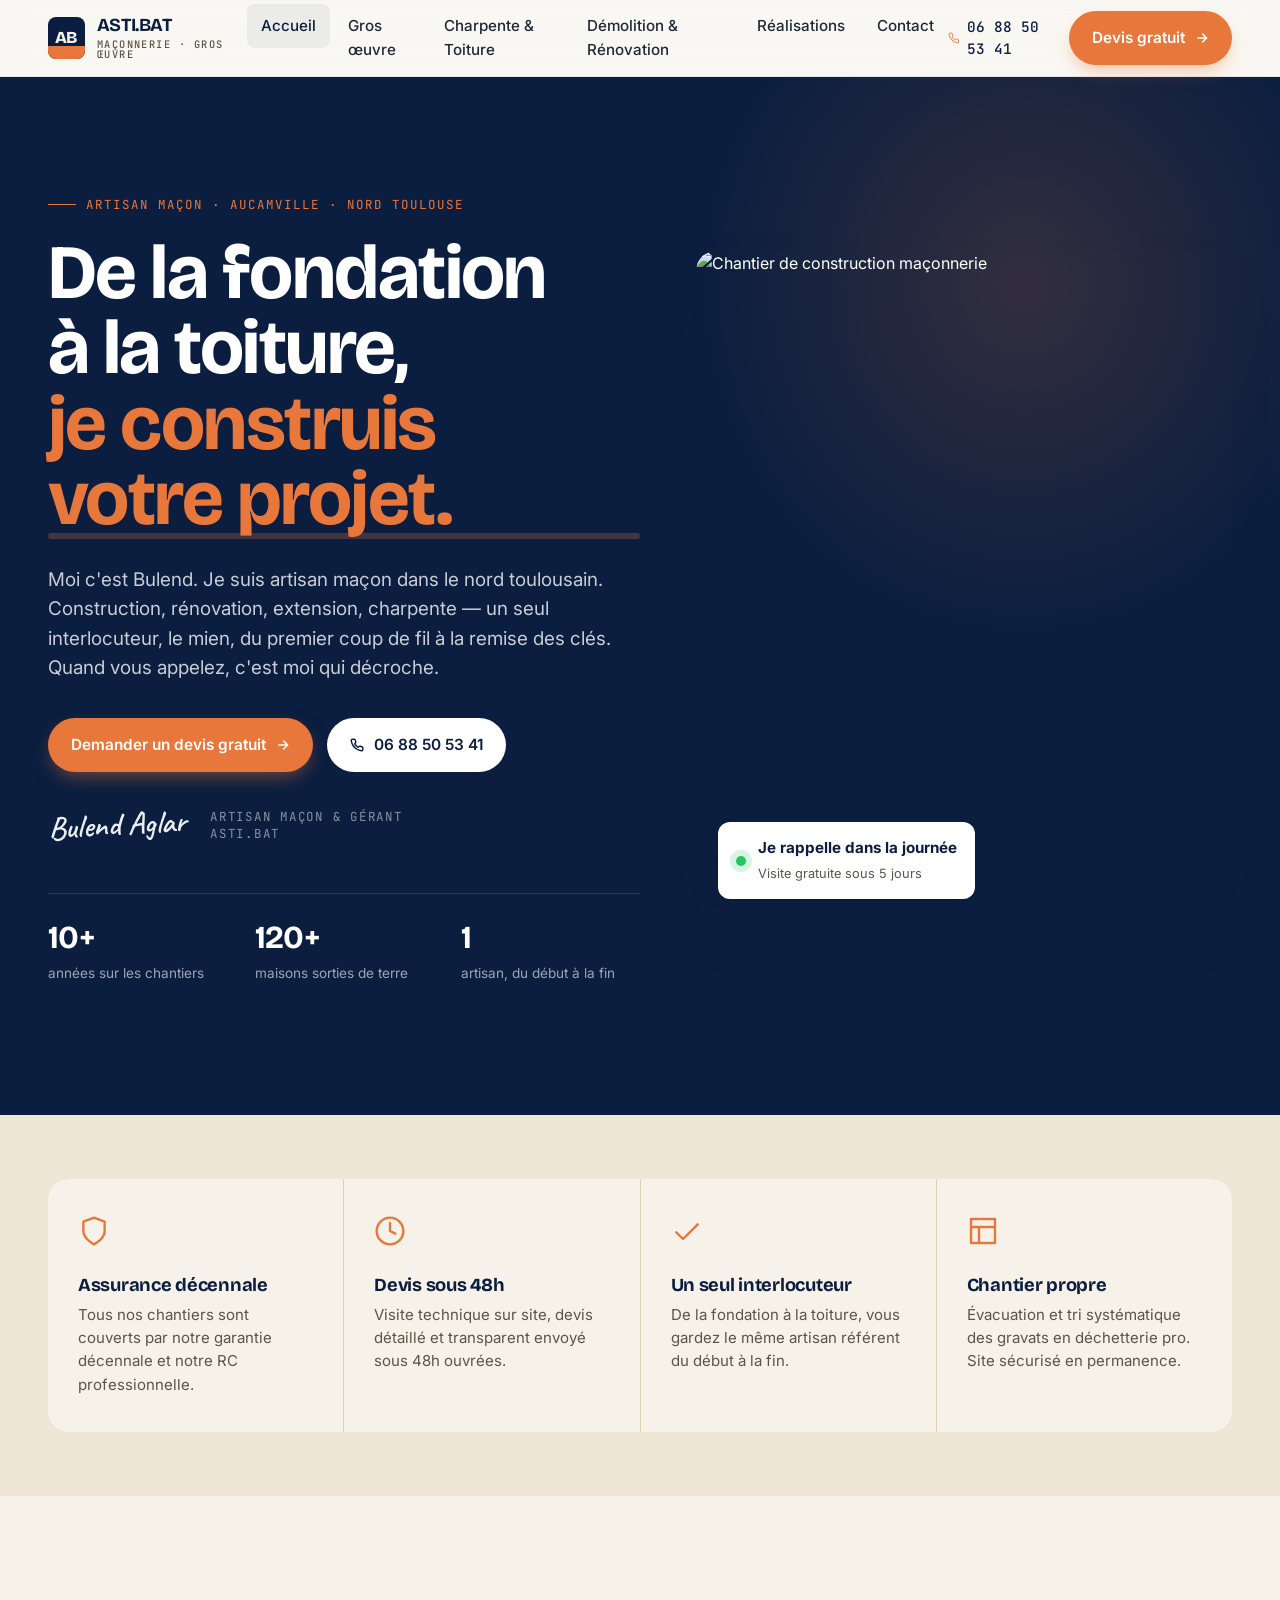
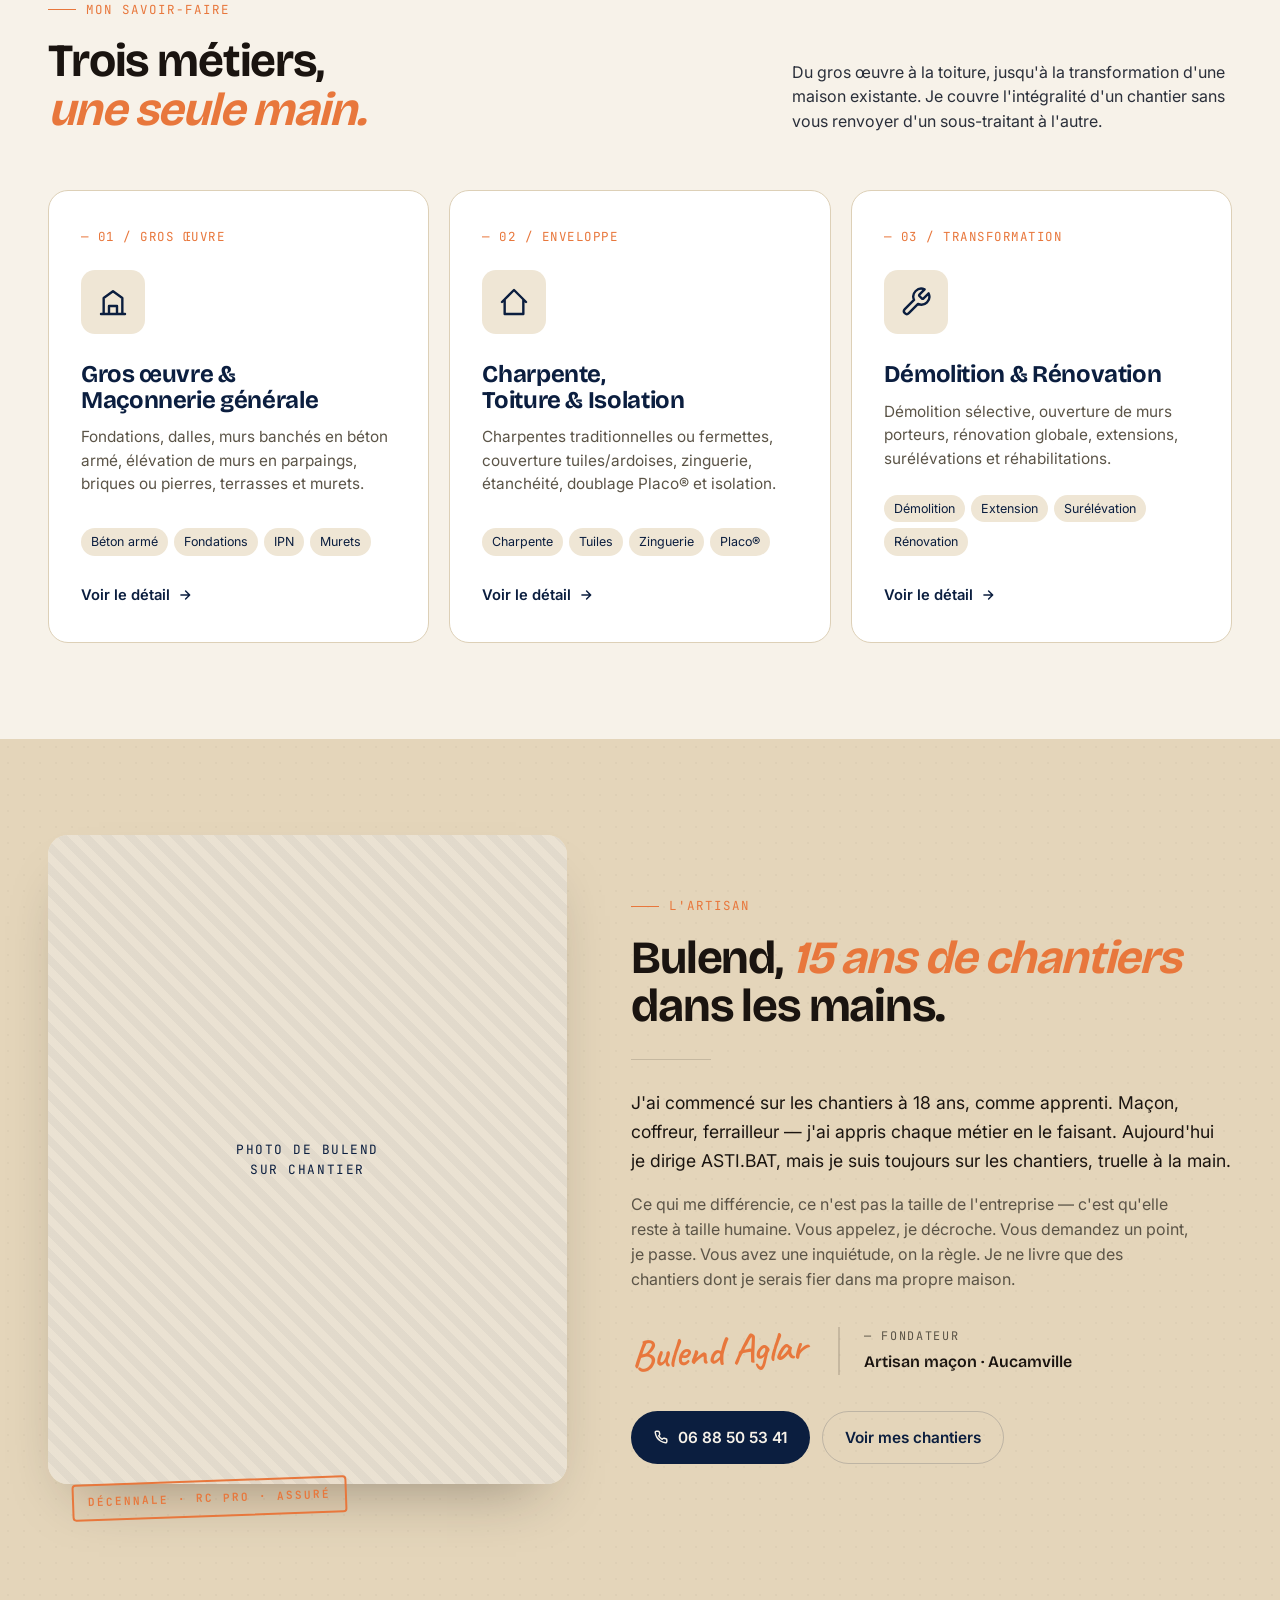
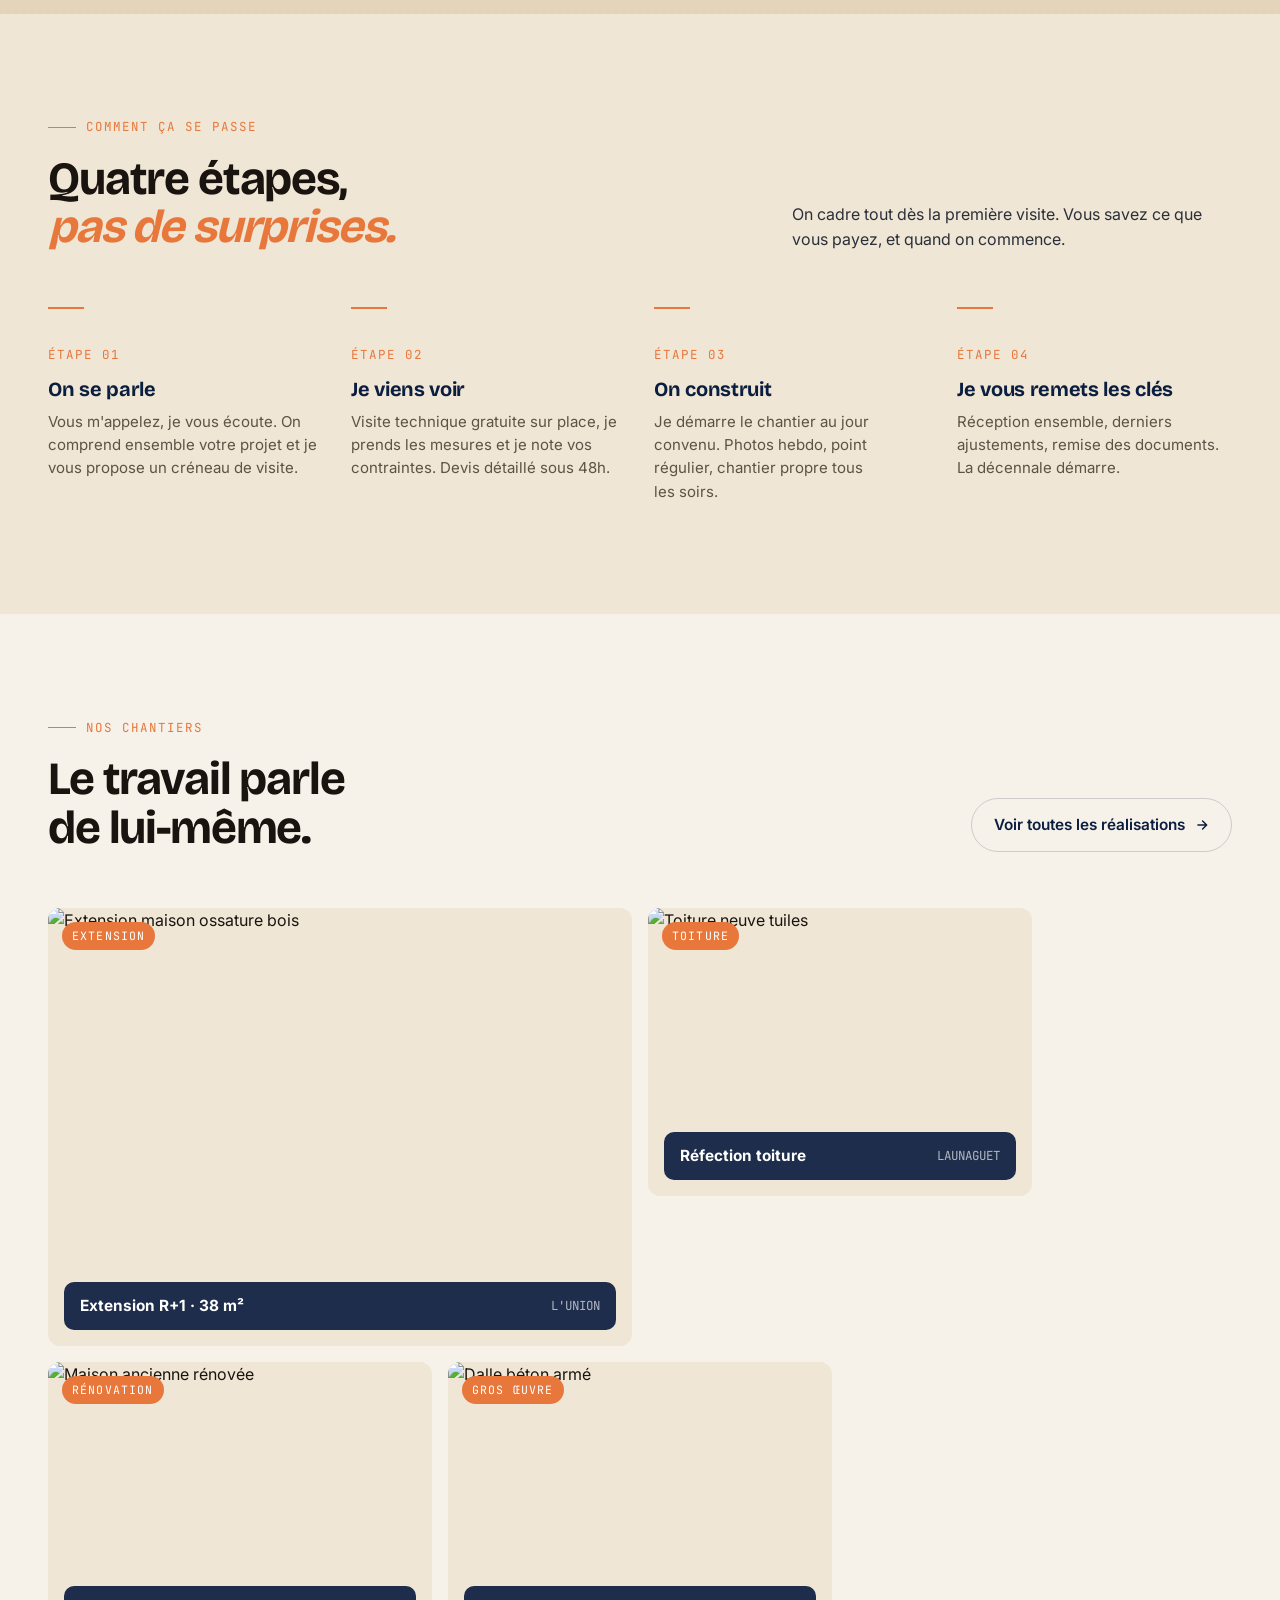
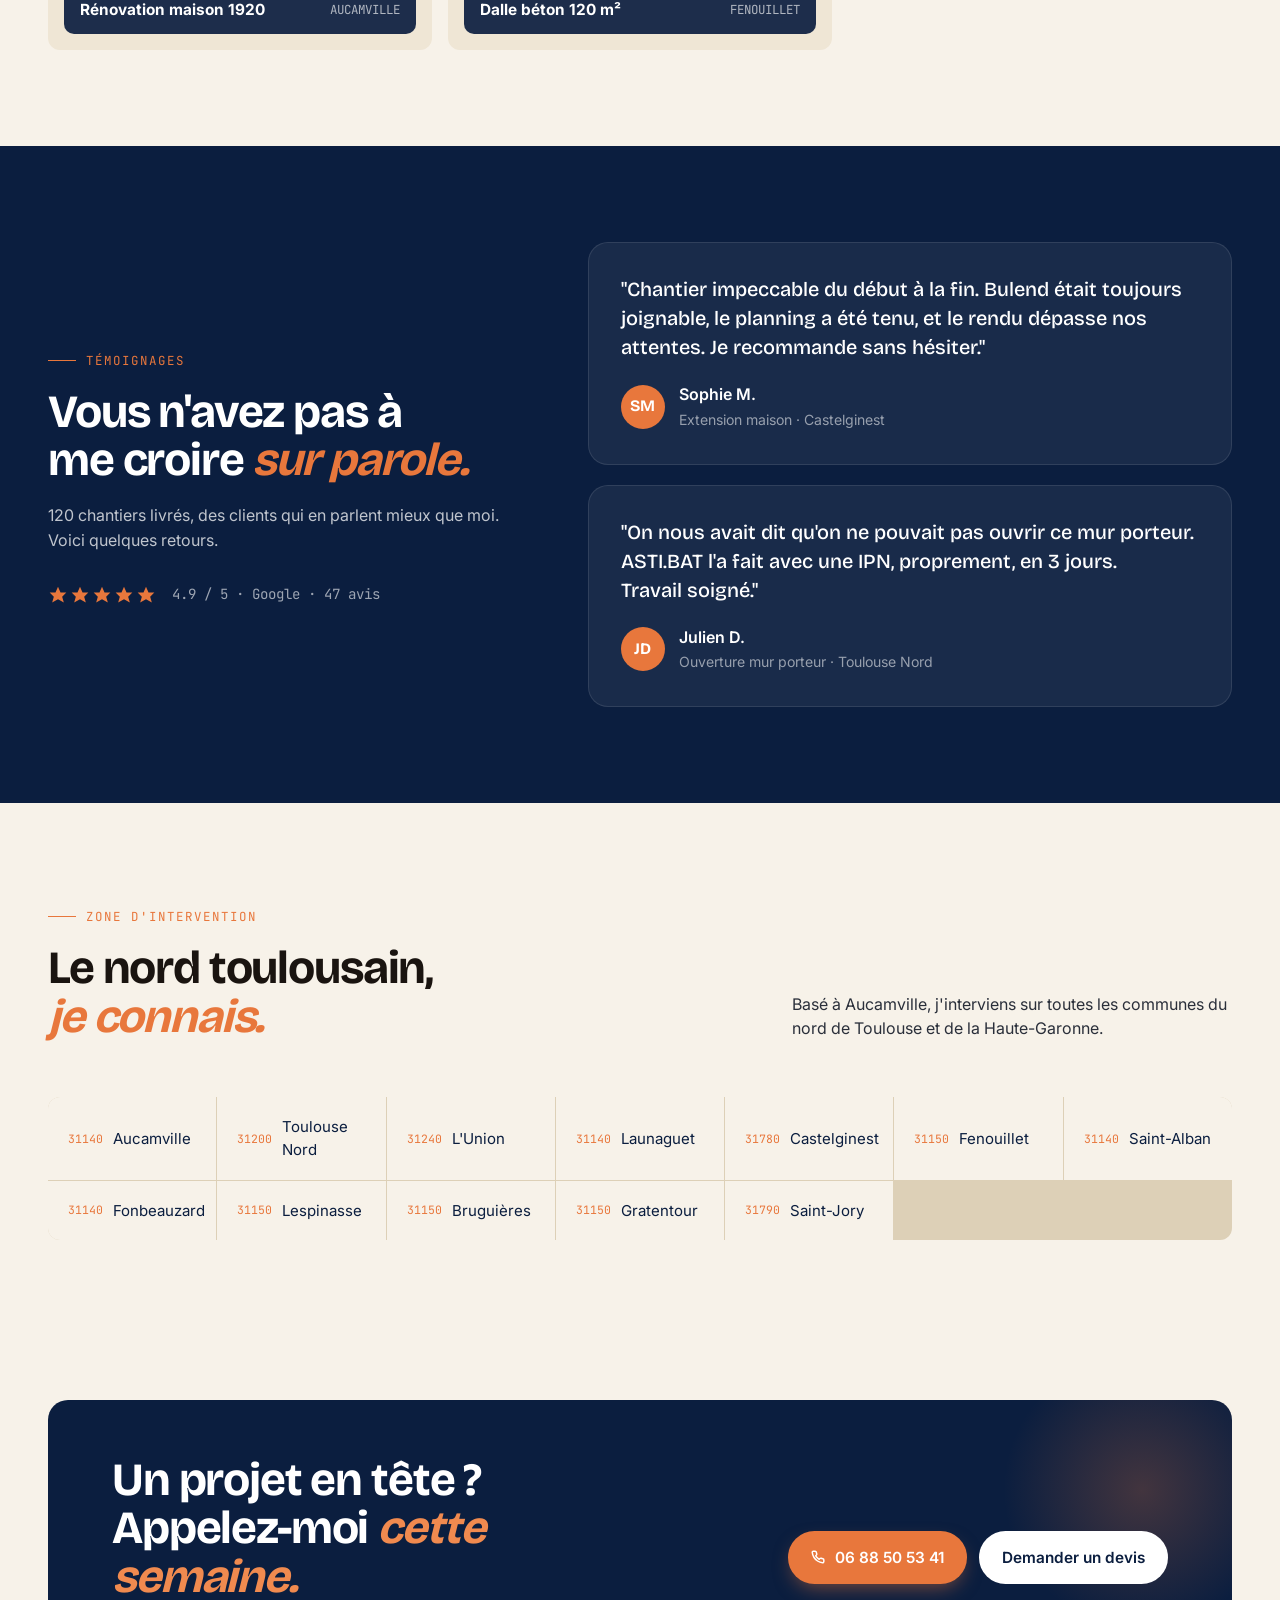
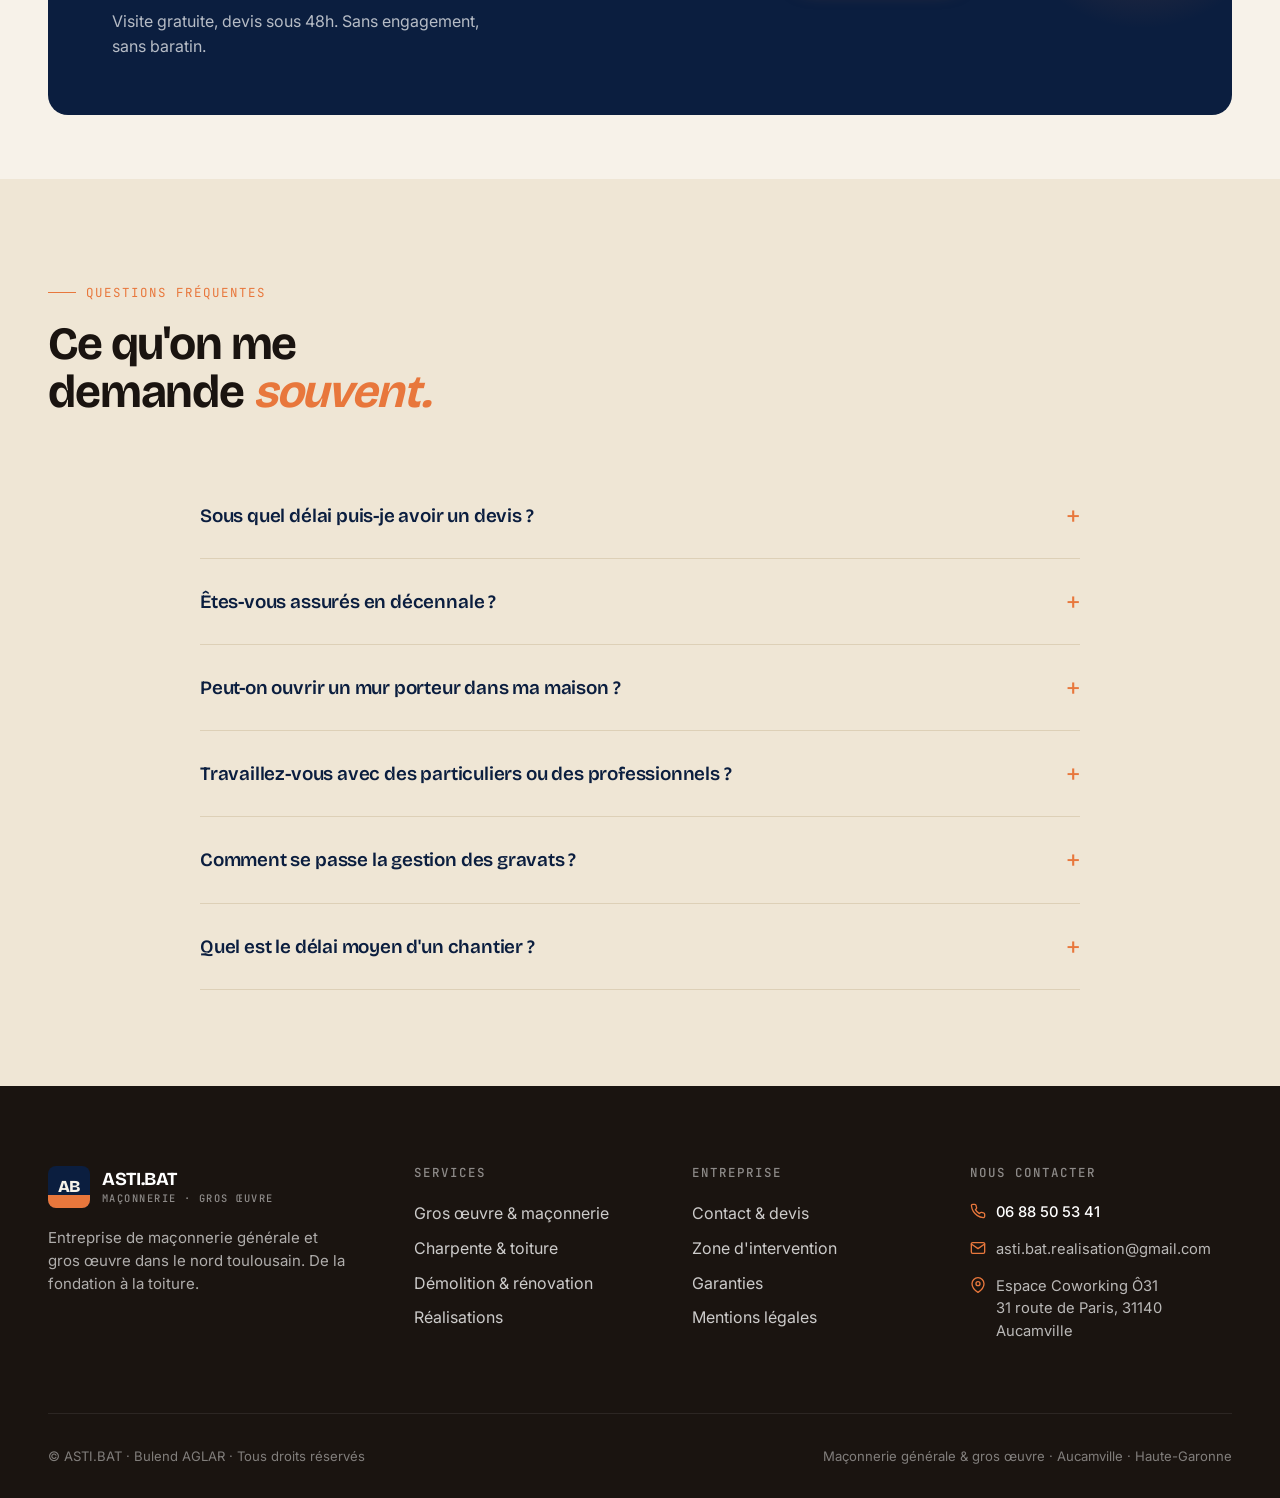
==== index.html @ 5a8880ad "first commit" ====
<!DOCTYPE html>
<html lang="fr">
<head>
<meta charset="UTF-8" />
<meta name="viewport" content="width=device-width, initial-scale=1.0" />
<title>ASTI.BAT — Maçonnerie générale & gros œuvre · Nord Toulouse</title>
<meta name="description" content="Entreprise de maçonnerie générale et gros œuvre dans le nord de Toulouse. De la fondation à la toiture, ASTI.BAT concrétise vos projets de construction et de rénovation. Devis gratuit sous 48h." />
<meta name="keywords" content="maçonnerie Toulouse, gros œuvre Aucamville, maçon nord Toulouse, rénovation maison Toulouse, charpente toiture 31, extension maison Haute-Garonne" />

<link rel="preconnect" href="https://fonts.googleapis.com" />
<link rel="preconnect" href="https://fonts.gstatic.com" crossorigin />
<link href="https://fonts.googleapis.com/css2?family=Bricolage+Grotesque:opsz,wght@12..96,400;12..96,500;12..96,600;12..96,700;12..96,800&family=Inter:wght@400;500;600;700&family=JetBrains+Mono:wght@400;500&family=Caveat:wght@600;700&display=swap" rel="stylesheet" />
<link rel="stylesheet" href="assets/style.css" />

<!-- Open Graph -->
<meta property="og:title" content="ASTI.BAT · Maçonnerie générale & gros œuvre · Nord Toulouse" />
<meta property="og:description" content="De la fondation à la toiture, nous concrétisons vos projets de construction et rénovation en Haute-Garonne." />
<meta property="og:type" content="website" />

<!-- Schema.org -->
<script type="application/ld+json">
{
  "@context": "https://schema.org",
  "@type": "GeneralContractor",
  "name": "ASTI.BAT",
  "image": "",
  "telephone": "+33688505341",
  "email": "asti.bat.realisation@gmail.com",
  "address": {
    "@type": "PostalAddress",
    "streetAddress": "Espace Coworking Ô31, 31 route de Paris",
    "addressLocality": "Aucamville",
    "postalCode": "31140",
    "addressCountry": "FR"
  },
  "areaServed": "Nord de Toulouse, Haute-Garonne",
  "priceRange": "€€"
}
</script>
</head>
<body>

<!-- ========== NAV ========== -->
<header class="nav">
  <div class="container nav__inner">
    <a href="index.html" class="brand" aria-label="ASTI.BAT — Accueil">
      <span class="brand__mark"><span>AB</span></span>
      <span class="brand__name">
        ASTI.BAT
        <small>Maçonnerie · Gros œuvre</small>
      </span>
    </a>
    <nav>
      <ul class="nav__links">
        <li><a href="index.html" class="active">Accueil</a></li>
        <li><a href="gros-oeuvre.html">Gros œuvre</a></li>
        <li><a href="charpente-toiture.html">Charpente & Toiture</a></li>
        <li><a href="demolition-renovation.html">Démolition & Rénovation</a></li>
        <li><a href="realisations.html">Réalisations</a></li>
        <li><a href="contact.html">Contact</a></li>
      </ul>
    </nav>
    <div class="nav__cta">
      <a href="tel:+33688505341" class="nav__phone">
        <svg width="16" height="16" viewBox="0 0 24 24" fill="none" stroke="currentColor" stroke-width="2" stroke-linecap="round" stroke-linejoin="round"><path d="M22 16.92v3a2 2 0 0 1-2.18 2 19.79 19.79 0 0 1-8.63-3.07 19.5 19.5 0 0 1-6-6 19.79 19.79 0 0 1-3.07-8.67A2 2 0 0 1 4.11 2h3a2 2 0 0 1 2 1.72c.13.96.37 1.9.72 2.81a2 2 0 0 1-.45 2.11L8.09 9.91a16 16 0 0 0 6 6l1.27-1.27a2 2 0 0 1 2.11-.45c.91.35 1.85.59 2.81.72A2 2 0 0 1 22 16.92Z"/></svg>
        06 88 50 53 41
      </a>
      <a href="contact.html" class="btn btn-primary">
        Devis gratuit
        <svg width="14" height="14" viewBox="0 0 24 24" fill="none" stroke="currentColor" stroke-width="2.5" stroke-linecap="round" stroke-linejoin="round"><path d="M5 12h14M13 5l7 7-7 7"/></svg>
      </a>
    </div>
  </div>
</header>

<!-- ========== HERO ========== -->
<section class="hero">
  <div class="container">
    <div class="hero__grid">
      <div class="hero__copy">
        <span class="eyebrow" style="color: var(--orange);">Artisan maçon · Aucamville · Nord Toulouse</span>
        <h1 style="margin-top: 22px;">
          De la fondation<br/>à la toiture,<br/>
          <em>je construis votre projet.</em>
        </h1>
        <p class="hero__sub">
          Moi c'est Bulend. Je suis artisan maçon dans le nord toulousain. Construction, rénovation, extension, charpente — un seul interlocuteur, le mien, du premier coup de fil à la remise des clés. Quand vous appelez, c'est moi qui décroche.
        </p>
        <div class="hero__cta">
          <a href="contact.html" class="btn btn-primary">
            Demander un devis gratuit
            <svg width="14" height="14" viewBox="0 0 24 24" fill="none" stroke="currentColor" stroke-width="2.5" stroke-linecap="round" stroke-linejoin="round"><path d="M5 12h14M13 5l7 7-7 7"/></svg>
          </a>
          <a href="tel:+33688505341" class="btn btn-light">
            <svg width="14" height="14" viewBox="0 0 24 24" fill="none" stroke="currentColor" stroke-width="2.5" stroke-linecap="round" stroke-linejoin="round"><path d="M22 16.92v3a2 2 0 0 1-2.18 2 19.79 19.79 0 0 1-8.63-3.07 19.5 19.5 0 0 1-6-6 19.79 19.79 0 0 1-3.07-8.67A2 2 0 0 1 4.11 2h3a2 2 0 0 1 2 1.72c.13.96.37 1.9.72 2.81a2 2 0 0 1-.45 2.11L8.09 9.91a16 16 0 0 0 6 6l1.27-1.27a2 2 0 0 1 2.11-.45c.91.35 1.85.59 2.81.72A2 2 0 0 1 22 16.92Z"/></svg>
            06 88 50 53 41
          </a>
        </div>

        <div style="margin-top: 36px; display: flex; align-items: center; gap: 24px; flex-wrap: wrap;">
          <span class="signature" style="font-size: 2rem; color: rgba(255,255,255,0.92);">Bulend Aglar</span>
          <span class="mono" style="font-size: 0.78rem; color: rgba(255,255,255,0.5); letter-spacing: 0.14em; text-transform: uppercase; line-height: 1.4;">Artisan maçon &amp; gérant<br/>ASTI.BAT</span>
        </div>

        <div class="hero__meta">
          <div><b>10+</b><span>années sur les chantiers</span></div>
          <div><b>120+</b><span>maisons sorties de terre</span></div>
          <div><b>1</b><span>artisan, du début à la fin</span></div>
        </div>
      </div>

      <div class="hero__visual reveal">
        <img src="https://images.unsplash.com/photo-1503387762-592deb58ef4e?auto=format&fit=crop&w=1200&q=80" alt="Chantier de construction maçonnerie" />
        <div class="hero__badge">
          <span class="dot"></span>
          <div>
            <b>Je rappelle dans la journée</b>
            <span>Visite gratuite sous 5 jours</span>
          </div>
        </div>
      </div>
    </div>
  </div>
</section>

<!-- ========== TRUST STRIP ========== -->
<section class="section section--tight section--cream2">
  <div class="container">
    <div class="features reveal">
      <div class="features__item">
        <svg width="32" height="32" viewBox="0 0 24 24" fill="none" stroke="currentColor" stroke-width="1.8" stroke-linecap="round" stroke-linejoin="round"><path d="M12 22s8-4 8-10V5l-8-3-8 3v7c0 6 8 10 8 10z"/></svg>
        <h3>Assurance décennale</h3>
        <p>Tous nos chantiers sont couverts par notre garantie décennale et notre RC professionnelle.</p>
      </div>
      <div class="features__item">
        <svg width="32" height="32" viewBox="0 0 24 24" fill="none" stroke="currentColor" stroke-width="1.8" stroke-linecap="round" stroke-linejoin="round"><circle cx="12" cy="12" r="10"/><polyline points="12 6 12 12 16 14"/></svg>
        <h3>Devis sous 48h</h3>
        <p>Visite technique sur site, devis détaillé et transparent envoyé sous 48h ouvrées.</p>
      </div>
      <div class="features__item">
        <svg width="32" height="32" viewBox="0 0 24 24" fill="none" stroke="currentColor" stroke-width="1.8" stroke-linecap="round" stroke-linejoin="round"><path d="M20 7L9 18l-5-5"/></svg>
        <h3>Un seul interlocuteur</h3>
        <p>De la fondation à la toiture, vous gardez le même artisan référent du début à la fin.</p>
      </div>
      <div class="features__item">
        <svg width="32" height="32" viewBox="0 0 24 24" fill="none" stroke="currentColor" stroke-width="1.8" stroke-linecap="round" stroke-linejoin="round"><path d="M3 3h18v18H3zM3 9h18M9 21V9"/></svg>
        <h3>Chantier propre</h3>
        <p>Évacuation et tri systématique des gravats en déchetterie pro. Site sécurisé en permanence.</p>
      </div>
    </div>
  </div>
</section>

<!-- ========== SERVICES ========== -->
<section class="section">
  <div class="container">
    <div class="section__head">
      <div>
        <span class="eyebrow">Mon savoir-faire</span>
        <h2 style="margin-top: 18px;">Trois métiers, <em style="font-style: italic; color: var(--orange);">une seule main.</em></h2>
      </div>
      <p>
        Du gros œuvre à la toiture, jusqu'à la transformation d'une maison existante. Je couvre l'intégralité d'un chantier sans vous renvoyer d'un sous-traitant à l'autre.
      </p>
    </div>

    <div class="services">
      <a href="gros-oeuvre.html" class="service-card reveal">
        <span class="service-card__num">— 01 / GROS ŒUVRE</span>
        <div class="service-card__icon">
          <svg width="32" height="32" viewBox="0 0 24 24" fill="none" stroke="currentColor" stroke-width="1.8" stroke-linecap="round" stroke-linejoin="round"><path d="M3 21h18M5 21V9l7-5 7 5v12M9 21v-6h6v6"/></svg>
        </div>
        <h3>Gros œuvre & Maçonnerie générale</h3>
        <p>Fondations, dalles, murs banchés en béton armé, élévation de murs en parpaings, briques ou pierres, terrasses et murets.</p>
        <div class="service-card__tags">
          <span>Béton armé</span>
          <span>Fondations</span>
          <span>IPN</span>
          <span>Murets</span>
        </div>
        <span class="service-card__link">
          Voir le détail
          <svg width="14" height="14" viewBox="0 0 24 24" fill="none" stroke="currentColor" stroke-width="2.5" stroke-linecap="round" stroke-linejoin="round"><path d="M5 12h14M13 5l7 7-7 7"/></svg>
        </span>
      </a>

      <a href="charpente-toiture.html" class="service-card reveal">
        <span class="service-card__num">— 02 / ENVELOPPE</span>
        <div class="service-card__icon">
          <svg width="32" height="32" viewBox="0 0 24 24" fill="none" stroke="currentColor" stroke-width="1.8" stroke-linecap="round" stroke-linejoin="round"><path d="M3 12 12 3l9 9M5 10v11h14V10"/></svg>
        </div>
        <h3>Charpente, Toiture & Isolation</h3>
        <p>Charpentes traditionnelles ou fermettes, couverture tuiles/ardoises, zinguerie, étanchéité, doublage Placo® et isolation.</p>
        <div class="service-card__tags">
          <span>Charpente</span>
          <span>Tuiles</span>
          <span>Zinguerie</span>
          <span>Placo®</span>
        </div>
        <span class="service-card__link">
          Voir le détail
          <svg width="14" height="14" viewBox="0 0 24 24" fill="none" stroke="currentColor" stroke-width="2.5" stroke-linecap="round" stroke-linejoin="round"><path d="M5 12h14M13 5l7 7-7 7"/></svg>
        </span>
      </a>

      <a href="demolition-renovation.html" class="service-card reveal">
        <span class="service-card__num">— 03 / TRANSFORMATION</span>
        <div class="service-card__icon">
          <svg width="32" height="32" viewBox="0 0 24 24" fill="none" stroke="currentColor" stroke-width="1.8" stroke-linecap="round" stroke-linejoin="round"><path d="M14.7 6.3a1 1 0 0 0 0 1.4l1.6 1.6a1 1 0 0 0 1.4 0l3.77-3.77a6 6 0 0 1-7.94 7.94l-6.91 6.91a2.12 2.12 0 0 1-3-3l6.91-6.91a6 6 0 0 1 7.94-7.94l-3.76 3.76z"/></svg>
        </div>
        <h3>Démolition & Rénovation</h3>
        <p>Démolition sélective, ouverture de murs porteurs, rénovation globale, extensions, surélévations et réhabilitations.</p>
        <div class="service-card__tags">
          <span>Démolition</span>
          <span>Extension</span>
          <span>Surélévation</span>
          <span>Rénovation</span>
        </div>
        <span class="service-card__link">
          Voir le détail
          <svg width="14" height="14" viewBox="0 0 24 24" fill="none" stroke="currentColor" stroke-width="2.5" stroke-linecap="round" stroke-linejoin="round"><path d="M5 12h14M13 5l7 7-7 7"/></svg>
        </span>
      </a>
    </div>
  </div>
</section>

<!-- ========== L'ARTISAN ========== -->
<section class="section" style="background: var(--kraft); position: relative; overflow: hidden;">
  <!-- Texture subtle: paper feel -->
  <div style="position: absolute; inset: 0; background-image: radial-gradient(rgba(26,20,16,0.05) 1px, transparent 1px); background-size: 16px 16px; opacity: 0.6; pointer-events: none;"></div>

  <div class="container" style="position: relative;">
    <div style="display: grid; grid-template-columns: 0.95fr 1.1fr; gap: 64px; align-items: center;">

      <div class="reveal">
        <div style="position: relative; aspect-ratio: 4/5; border-radius: var(--r-lg); overflow: hidden; background: var(--cream-2); box-shadow: 0 30px 60px -30px rgba(26,20,16,.4);">
          <!-- Portrait placeholder, marked clearly -->
          <div class="placeholder-img">Photo de Bulend<br/>sur chantier</div>
        </div>
        <!-- "Stamp" overlay -->
        <div style="position: relative; margin-top: -28px; margin-left: 24px; display: inline-block;">
          <div class="stamp">Décennale · RC pro · Assuré</div>
        </div>
      </div>

      <div class="reveal">
        <span class="eyebrow">L'artisan</span>
        <h2 style="margin-top: 18px; color: var(--ink);">
          Bulend, <em style="font-style: italic; color: var(--orange);">15 ans de chantiers</em>
          <br/>dans les mains.
        </h2>

        <div style="height: 1px; background: rgba(26,20,16,0.15); margin: 28px 0; width: 80px;"></div>

        <p style="font-size: 1.1rem; color: var(--ink); max-width: 56ch; line-height: 1.65;">
          J'ai commencé sur les chantiers à 18 ans, comme apprenti. Maçon, coffreur, ferrailleur — j'ai appris chaque métier en le faisant. Aujourd'hui je dirige ASTI.BAT, mais je suis toujours sur les chantiers, truelle à la main.
        </p>

        <p style="color: var(--slate); max-width: 56ch;">
          Ce qui me différencie, ce n'est pas la taille de l'entreprise — c'est qu'elle reste à taille humaine. Vous appelez, je décroche. Vous demandez un point, je passe. Vous avez une inquiétude, on la règle. Je ne livre que des chantiers dont je serais fier dans ma propre maison.
        </p>

        <div style="display: flex; align-items: center; gap: 32px; margin-top: 36px; flex-wrap: wrap;">
          <div>
            <span class="signature" style="font-size: 2.6rem;">Bulend Aglar</span>
          </div>
          <div style="border-left: 2px solid rgba(26,20,16,0.15); padding-left: 24px;">
            <div class="mono" style="font-size: 0.74rem; letter-spacing: 0.14em; text-transform: uppercase; color: var(--slate); margin-bottom: 4px;">— Fondateur</div>
            <div style="font-family: var(--f-display); font-weight: 600; color: var(--ink);">Artisan maçon · Aucamville</div>
          </div>
        </div>

        <div style="margin-top: 36px; display: flex; gap: 12px; flex-wrap: wrap;">
          <a href="tel:+33688505341" class="btn btn-dark">
            <svg width="14" height="14" viewBox="0 0 24 24" fill="none" stroke="currentColor" stroke-width="2.5" stroke-linecap="round" stroke-linejoin="round"><path d="M22 16.92v3a2 2 0 0 1-2.18 2 19.79 19.79 0 0 1-8.63-3.07 19.5 19.5 0 0 1-6-6 19.79 19.79 0 0 1-3.07-8.67A2 2 0 0 1 4.11 2h3a2 2 0 0 1 2 1.72c.13.96.37 1.9.72 2.81a2 2 0 0 1-.45 2.11L8.09 9.91a16 16 0 0 0 6 6l1.27-1.27a2 2 0 0 1 2.11-.45c.91.35 1.85.59 2.81.72A2 2 0 0 1 22 16.92Z"/></svg>
            06 88 50 53 41
          </a>
          <a href="realisations.html" class="btn btn-ghost">Voir mes chantiers</a>
        </div>
      </div>

    </div>
  </div>
</section>

<!-- ========== PROCESS ========== -->
<section class="section section--cream2">
  <div class="container">
    <div class="section__head">
      <div>
        <span class="eyebrow">Comment ça se passe</span>
        <h2 style="margin-top: 18px;">Quatre étapes, <em style="font-style: italic; color: var(--orange);">pas de surprises.</em></h2>
      </div>
      <p>On cadre tout dès la première visite. Vous savez ce que vous payez, et quand on commence.</p>
    </div>

    <div class="process">
      <div class="process__step reveal">
        <span class="num">ÉTAPE 01</span>
        <h3>On se parle</h3>
        <p>Vous m'appelez, je vous écoute. On comprend ensemble votre projet et je vous propose un créneau de visite.</p>
      </div>
      <div class="process__step reveal">
        <span class="num">ÉTAPE 02</span>
        <h3>Je viens voir</h3>
        <p>Visite technique gratuite sur place, je prends les mesures et je note vos contraintes. Devis détaillé sous 48h.</p>
      </div>
      <div class="process__step reveal">
        <span class="num">ÉTAPE 03</span>
        <h3>On construit</h3>
        <p>Je démarre le chantier au jour convenu. Photos hebdo, point régulier, chantier propre tous les soirs.</p>
      </div>
      <div class="process__step reveal">
        <span class="num">ÉTAPE 04</span>
        <h3>Je vous remets les clés</h3>
        <p>Réception ensemble, derniers ajustements, remise des documents. La décennale démarre.</p>
      </div>
    </div>
  </div>
</section>

<!-- ========== REALISATIONS PREVIEW ========== -->
<section class="section">
  <div class="container">
    <div class="section__head">
      <div>
        <span class="eyebrow">Nos chantiers</span>
        <h2 style="margin-top: 18px;">Le travail parle de lui-même.</h2>
      </div>
      <a href="realisations.html" class="btn btn-ghost">
        Voir toutes les réalisations
        <svg width="14" height="14" viewBox="0 0 24 24" fill="none" stroke="currentColor" stroke-width="2.5" stroke-linecap="round" stroke-linejoin="round"><path d="M5 12h14M13 5l7 7-7 7"/></svg>
      </a>
    </div>

    <div class="gallery-grid">
      <div class="gallery-item gallery-item--lg reveal">
        <img src="https://images.unsplash.com/photo-1503594384566-461fe158e797?auto=format&fit=crop&w=1200&q=80" alt="Extension maison ossature bois" />
        <span class="gallery-item__tag">Extension</span>
        <div class="gallery-item__cap">
          <div><b>Extension R+1 · 38 m²</b></div>
          <span>L'UNION</span>
        </div>
      </div>
      <div class="gallery-item gallery-item--md reveal">
        <img src="https://images.unsplash.com/photo-1486718448742-163732cd1544?auto=format&fit=crop&w=900&q=80" alt="Toiture neuve tuiles" />
        <span class="gallery-item__tag">Toiture</span>
        <div class="gallery-item__cap">
          <div><b>Réfection toiture</b></div>
          <span>LAUNAGUET</span>
        </div>
      </div>
      <div class="gallery-item gallery-item--md reveal">
        <img src="https://images.unsplash.com/photo-1416879595882-3373a0480b5b?auto=format&fit=crop&w=900&q=80" alt="Maison ancienne rénovée" />
        <span class="gallery-item__tag">Rénovation</span>
        <div class="gallery-item__cap">
          <div><b>Rénovation maison 1920</b></div>
          <span>AUCAMVILLE</span>
        </div>
      </div>
      <div class="gallery-item gallery-item--md reveal">
        <img src="https://images.unsplash.com/photo-1565008576549-57569a49371d?auto=format&fit=crop&w=900&q=80" alt="Dalle béton armé" />
        <span class="gallery-item__tag">Gros œuvre</span>
        <div class="gallery-item__cap">
          <div><b>Dalle béton 120 m²</b></div>
          <span>FENOUILLET</span>
        </div>
      </div>
    </div>
  </div>
</section>

<!-- ========== TESTIMONIAL ========== -->
<section class="section section--navy">
  <div class="container">
    <div style="display: grid; grid-template-columns: 1fr 1.4fr; gap: 80px; align-items: center;">
      <div>
        <span class="eyebrow">Témoignages</span>
        <h2 style="margin-top: 18px; color: white;">Vous n'avez pas à me croire <em style="font-style: italic; color: var(--orange);">sur parole.</em></h2>
        <p style="margin-top: 18px;">120 chantiers livrés, des clients qui en parlent mieux que moi. Voici quelques retours.</p>
        <div style="display: flex; align-items: center; gap: 16px; margin-top: 32px;">
          <div style="display: flex; gap: 2px;">
            <svg width="20" height="20" viewBox="0 0 24 24" fill="#E8773C"><polygon points="12,2 15,9 22,9 17,14 19,21 12,17 5,21 7,14 2,9 9,9"/></svg>
            <svg width="20" height="20" viewBox="0 0 24 24" fill="#E8773C"><polygon points="12,2 15,9 22,9 17,14 19,21 12,17 5,21 7,14 2,9 9,9"/></svg>
            <svg width="20" height="20" viewBox="0 0 24 24" fill="#E8773C"><polygon points="12,2 15,9 22,9 17,14 19,21 12,17 5,21 7,14 2,9 9,9"/></svg>
            <svg width="20" height="20" viewBox="0 0 24 24" fill="#E8773C"><polygon points="12,2 15,9 22,9 17,14 19,21 12,17 5,21 7,14 2,9 9,9"/></svg>
            <svg width="20" height="20" viewBox="0 0 24 24" fill="#E8773C"><polygon points="12,2 15,9 22,9 17,14 19,21 12,17 5,21 7,14 2,9 9,9"/></svg>
          </div>
          <span class="mono" style="color: rgba(255,255,255,.6); font-size: 0.88rem;">4.9 / 5 · Google · 47 avis</span>
        </div>
      </div>

      <div style="display: grid; gap: 20px;">
        <blockquote style="background: rgba(255,255,255,.06); border: 1px solid rgba(255,255,255,.1); border-radius: var(--r-lg); padding: 32px; margin: 0;">
          <p style="font-family: var(--f-display); font-size: 1.25rem; font-weight: 500; color: white; line-height: 1.45; margin: 0 0 20px;">"Chantier impeccable du début à la fin. Bulend était toujours joignable, le planning a été tenu, et le rendu dépasse nos attentes. Je recommande sans hésiter."</p>
          <footer style="display: flex; align-items: center; gap: 14px;">
            <div style="width: 44px; height: 44px; border-radius: 50%; background: var(--orange); display: grid; place-items: center; color: white; font-weight: 700; font-family: var(--f-display);">SM</div>
            <div>
              <b style="display: block; color: white; font-weight: 600;">Sophie M.</b>
              <span style="color: rgba(255,255,255,.55); font-size: 0.88rem;">Extension maison · Castelginest</span>
            </div>
          </footer>
        </blockquote>

        <blockquote style="background: rgba(255,255,255,.06); border: 1px solid rgba(255,255,255,.1); border-radius: var(--r-lg); padding: 32px; margin: 0;">
          <p style="font-family: var(--f-display); font-size: 1.25rem; font-weight: 500; color: white; line-height: 1.45; margin: 0 0 20px;">"On nous avait dit qu'on ne pouvait pas ouvrir ce mur porteur. ASTI.BAT l'a fait avec une IPN, proprement, en 3 jours. Travail soigné."</p>
          <footer style="display: flex; align-items: center; gap: 14px;">
            <div style="width: 44px; height: 44px; border-radius: 50%; background: var(--orange); display: grid; place-items: center; color: white; font-weight: 700; font-family: var(--f-display);">JD</div>
            <div>
              <b style="display: block; color: white; font-weight: 600;">Julien D.</b>
              <span style="color: rgba(255,255,255,.55); font-size: 0.88rem;">Ouverture mur porteur · Toulouse Nord</span>
            </div>
          </footer>
        </blockquote>
      </div>
    </div>
  </div>
</section>

<!-- ========== ZONES ========== -->
<section class="section">
  <div class="container">
    <div class="section__head">
      <div>
        <span class="eyebrow">Zone d'intervention</span>
        <h2 style="margin-top: 18px;">Le nord toulousain, <em style="font-style: italic; color: var(--orange);">je connais.</em></h2>
      </div>
      <p>Basé à Aucamville, j'interviens sur toutes les communes du nord de Toulouse et de la Haute-Garonne.</p>
    </div>

    <div class="zones-grid reveal">
      <div class="zone"><span class="zone__num">31140</span> Aucamville</div>
      <div class="zone"><span class="zone__num">31200</span> Toulouse Nord</div>
      <div class="zone"><span class="zone__num">31240</span> L'Union</div>
      <div class="zone"><span class="zone__num">31140</span> Launaguet</div>
      <div class="zone"><span class="zone__num">31780</span> Castelginest</div>
      <div class="zone"><span class="zone__num">31150</span> Fenouillet</div>
      <div class="zone"><span class="zone__num">31140</span> Saint-Alban</div>
      <div class="zone"><span class="zone__num">31140</span> Fonbeauzard</div>
      <div class="zone"><span class="zone__num">31150</span> Lespinasse</div>
      <div class="zone"><span class="zone__num">31150</span> Bruguières</div>
      <div class="zone"><span class="zone__num">31150</span> Gratentour</div>
      <div class="zone"><span class="zone__num">31790</span> Saint-Jory</div>
    </div>
  </div>
</section>

<!-- ========== CTA BAND ========== -->
<section class="section section--tight">
  <div class="container">
    <div class="cta-band reveal">
      <div>
        <h2>Un projet en tête ?<br/>Appelez-moi <em style="font-style: italic; color: var(--orange-2);">cette semaine.</em></h2>
        <p>Visite gratuite, devis sous 48h. Sans engagement, sans baratin.</p>
      </div>
      <div class="cta-band__actions">
        <a href="tel:+33688505341" class="btn btn-primary">
          <svg width="14" height="14" viewBox="0 0 24 24" fill="none" stroke="currentColor" stroke-width="2.5" stroke-linecap="round" stroke-linejoin="round"><path d="M22 16.92v3a2 2 0 0 1-2.18 2 19.79 19.79 0 0 1-8.63-3.07 19.5 19.5 0 0 1-6-6 19.79 19.79 0 0 1-3.07-8.67A2 2 0 0 1 4.11 2h3a2 2 0 0 1 2 1.72c.13.96.37 1.9.72 2.81a2 2 0 0 1-.45 2.11L8.09 9.91a16 16 0 0 0 6 6l1.27-1.27a2 2 0 0 1 2.11-.45c.91.35 1.85.59 2.81.72A2 2 0 0 1 22 16.92Z"/></svg>
          06 88 50 53 41
        </a>
        <a href="contact.html" class="btn btn-light">Demander un devis</a>
      </div>
    </div>
  </div>
</section>

<!-- ========== FAQ ========== -->
<section class="section section--cream2">
  <div class="container">
    <div class="section__head">
      <div>
        <span class="eyebrow">Questions fréquentes</span>
        <h2 style="margin-top: 18px;">Ce qu'on me demande <em style="font-style: italic; color: var(--orange);">souvent.</em></h2>
      </div>
    </div>

    <div class="faq-list">
      <details class="faq-item">
        <summary>Sous quel délai puis-je avoir un devis ?</summary>
        <p>Après votre appel, nous fixons une visite technique sous 5 jours en moyenne. Le devis détaillé vous est envoyé sous 48h ouvrées après cette visite.</p>
      </details>
      <details class="faq-item">
        <summary>Êtes-vous assurés en décennale ?</summary>
        <p>Oui, tous nos chantiers sont couverts par une assurance décennale et une responsabilité civile professionnelle. Les attestations sont systématiquement jointes au devis.</p>
      </details>
      <details class="faq-item">
        <summary>Peut-on ouvrir un mur porteur dans ma maison ?</summary>
        <p>Dans la grande majorité des cas, oui. Cela passe par la pose d'une IPN (poutrelle métallique) calculée par un bureau d'études structure. Nous gérons l'intégralité du dossier technique.</p>
      </details>
      <details class="faq-item">
        <summary>Travaillez-vous avec des particuliers ou des professionnels ?</summary>
        <p>Les deux. Nous intervenons pour les particuliers (maison, extension, rénovation) et les pros (agences immobilières, bailleurs, architectes, syndic).</p>
      </details>
      <details class="faq-item">
        <summary>Comment se passe la gestion des gravats ?</summary>
        <p>Tri et évacuation systématiques en déchetterie professionnelle agréée. Le coût est inclus dans le devis et les bordereaux de dépôt vous sont remis en fin de chantier.</p>
      </details>
      <details class="faq-item">
        <summary>Quel est le délai moyen d'un chantier ?</summary>
        <p>Variable selon la nature : ouverture mur porteur ~3 jours, dalle béton ~1 semaine, extension complète 2 à 4 mois. Le planning est annoncé avant signature et tenu.</p>
      </details>
    </div>
  </div>
</section>

<!-- ========== FOOTER ========== -->
<footer class="footer">
  <div class="container">
    <div class="footer__grid">
      <div class="footer__brand">
        <a href="index.html" class="brand">
          <span class="brand__mark"><span>AB</span></span>
          <span class="brand__name">
            ASTI.BAT
            <small>Maçonnerie · Gros œuvre</small>
          </span>
        </a>
        <p>Entreprise de maçonnerie générale et gros œuvre dans le nord toulousain. De la fondation à la toiture.</p>
      </div>

      <div>
        <h4>Services</h4>
        <ul>
          <li><a href="gros-oeuvre.html">Gros œuvre & maçonnerie</a></li>
          <li><a href="charpente-toiture.html">Charpente & toiture</a></li>
          <li><a href="demolition-renovation.html">Démolition & rénovation</a></li>
          <li><a href="realisations.html">Réalisations</a></li>
        </ul>
      </div>

      <div>
        <h4>Entreprise</h4>
        <ul>
          <li><a href="contact.html">Contact & devis</a></li>
          <li><a href="#">Zone d'intervention</a></li>
          <li><a href="#">Garanties</a></li>
          <li><a href="#">Mentions légales</a></li>
        </ul>
      </div>

      <div class="footer__contact">
        <h4>Nous contacter</h4>
        <div class="line">
          <svg width="16" height="16" viewBox="0 0 24 24" fill="none" stroke="currentColor" stroke-width="2" stroke-linecap="round" stroke-linejoin="round"><path d="M22 16.92v3a2 2 0 0 1-2.18 2 19.79 19.79 0 0 1-8.63-3.07 19.5 19.5 0 0 1-6-6 19.79 19.79 0 0 1-3.07-8.67A2 2 0 0 1 4.11 2h3a2 2 0 0 1 2 1.72c.13.96.37 1.9.72 2.81a2 2 0 0 1-.45 2.11L8.09 9.91a16 16 0 0 0 6 6l1.27-1.27a2 2 0 0 1 2.11-.45c.91.35 1.85.59 2.81.72A2 2 0 0 1 22 16.92Z"/></svg>
          <div><b>06 88 50 53 41</b></div>
        </div>
        <div class="line">
          <svg width="16" height="16" viewBox="0 0 24 24" fill="none" stroke="currentColor" stroke-width="2" stroke-linecap="round" stroke-linejoin="round"><path d="M4 4h16c1.1 0 2 .9 2 2v12c0 1.1-.9 2-2 2H4c-1.1 0-2-.9-2-2V6c0-1.1.9-2 2-2z"/><polyline points="22,6 12,13 2,6"/></svg>
          <div>asti.bat.realisation@gmail.com</div>
        </div>
        <div class="line">
          <svg width="16" height="16" viewBox="0 0 24 24" fill="none" stroke="currentColor" stroke-width="2" stroke-linecap="round" stroke-linejoin="round"><path d="M21 10c0 7-9 13-9 13s-9-6-9-13a9 9 0 0 1 18 0z"/><circle cx="12" cy="10" r="3"/></svg>
          <div>Espace Coworking Ô31<br/>31 route de Paris, 31140 Aucamville</div>
        </div>
      </div>
    </div>

    <div class="footer__bottom">
      <div>© ASTI.BAT · Bulend AGLAR · Tous droits réservés</div>
      <div>Maçonnerie générale & gros œuvre · Aucamville · Haute-Garonne</div>
    </div>
  </div>
</footer>

<script src="assets/site.js"></script>
</body>
</html>
---- assets/style.css ----
/* =========================================================
   ASTI.BAT — Système de design
   ========================================================= */
:root {
  /* Palette — légèrement réchauffée, ton atelier/artisan */
  --navy: #0B1E3F;
  --navy-2: #0F2649;
  --navy-3: #15315C;
  --orange: #E8773C;
  --orange-2: #F08A4F;
  --orange-dark: #C9602A;
  --cream: #F7F2E9;
  --cream-2: #EFE6D5;
  --kraft: #E4D5BA;
  --line: #DDD0B7;
  --ink: #1A1410;
  --slate: #5B5447;
  --slate-2: #8A8170;

  /* Type */
  --f-display: "Bricolage Grotesque", "Inter", system-ui, sans-serif;
  --f-body: "Inter", system-ui, sans-serif;
  --f-mono: "JetBrains Mono", ui-monospace, monospace;
  --f-hand: "Caveat", "Bradley Hand", cursive;

  /* Spacing */
  --r-sm: 6px;
  --r: 12px;
  --r-lg: 20px;
  --shadow-1: 0 1px 2px rgba(11,30,63,.06), 0 4px 14px rgba(11,30,63,.06);
  --shadow-2: 0 18px 50px -20px rgba(11,30,63,.25);
}

* { box-sizing: border-box; }
html, body { margin: 0; padding: 0; }
body {
  font-family: var(--f-body);
  color: var(--ink);
  background: var(--cream);
  -webkit-font-smoothing: antialiased;
  line-height: 1.55;
  font-size: 16px;
}
img { max-width: 100%; display: block; }
a { color: inherit; text-decoration: none; }
button { font: inherit; cursor: pointer; }

.container {
  width: 100%;
  max-width: 1240px;
  margin-inline: auto;
  padding-inline: 28px;
}
.container-wide { max-width: 1400px; margin-inline: auto; padding-inline: 28px; }

/* =========================================================
   TYPOGRAPHIE
   ========================================================= */
h1, h2, h3, h4 {
  font-family: var(--f-display);
  font-weight: 700;
  letter-spacing: -0.02em;
  margin: 0;
  text-wrap: balance;
  line-height: 1.05;
}
h1 { font-size: clamp(2.4rem, 5.4vw, 4.5rem); }
h2 { font-size: clamp(1.9rem, 3.6vw, 2.9rem); letter-spacing: -0.025em; }
h3 { font-size: clamp(1.25rem, 2vw, 1.5rem); letter-spacing: -0.015em; }
p  { margin: 0 0 1em; text-wrap: pretty; color: #2A2F3A; }
.eyebrow {
  font-family: var(--f-mono);
  font-size: 0.78rem;
  letter-spacing: 0.16em;
  text-transform: uppercase;
  color: var(--orange);
  display: inline-flex;
  align-items: center;
  gap: 10px;
}
.hand {
  font-family: var(--f-hand);
  font-weight: 600;
  color: var(--orange);
  display: inline-block;
  line-height: 1;
}
.signature {
  font-family: var(--f-hand);
  font-weight: 600;
  font-size: 2.2rem;
  color: var(--orange);
  letter-spacing: -0.01em;
  line-height: 0.9;
  display: inline-block;
  transform: rotate(-3deg);
}
.stamp {
  display: inline-flex;
  align-items: center;
  gap: 8px;
  padding: 8px 14px;
  border: 2px solid var(--orange);
  color: var(--orange);
  font-family: var(--f-mono);
  font-size: 0.7rem;
  letter-spacing: 0.18em;
  text-transform: uppercase;
  font-weight: 600;
  border-radius: 4px;
  transform: rotate(-2deg);
  background: rgba(232, 119, 60, 0.04);
}
.eyebrow::before {
  content: "";
  width: 28px; height: 1px;
  background: var(--orange);
  display: inline-block;
}
.lead { font-size: 1.18rem; color: #2A2F3A; max-width: 60ch; }
.mono { font-family: var(--f-mono); }

/* =========================================================
   NAV
   ========================================================= */
.nav {
  position: sticky; top: 0;
  z-index: 50;
  background: rgba(250, 248, 245, 0.86);
  backdrop-filter: saturate(140%) blur(14px);
  -webkit-backdrop-filter: saturate(140%) blur(14px);
  border-bottom: 1px solid rgba(11,30,63,0.08);
}
.nav__inner {
  display: flex; align-items: center; justify-content: space-between;
  height: 76px;
}
.brand {
  display: flex; align-items: center; gap: 12px;
  font-family: var(--f-display);
  font-weight: 700;
  font-size: 1.15rem;
  letter-spacing: -0.02em;
  color: var(--navy);
}
.brand__mark {
  width: 42px; height: 42px;
  display: grid; place-items: center;
  background: var(--navy);
  color: var(--cream);
  border-radius: 8px;
  position: relative;
  overflow: hidden;
}
.brand__mark::before{
  content:"";
  position:absolute; inset:auto 0 0 0;
  height: 30%;
  background: var(--orange);
}
.brand__mark span{
  position: relative; z-index:1;
  font-family: var(--f-display);
  font-weight: 800;
  font-size: 1.05rem;
  letter-spacing: -0.04em;
}
.brand__name { line-height: 1; }
.brand__name small {
  display: block;
  font-family: var(--f-mono);
  font-weight: 500;
  font-size: 0.65rem;
  letter-spacing: 0.14em;
  color: var(--slate);
  text-transform: uppercase;
  margin-top: 4px;
}

.nav__links {
  display: flex; gap: 4px;
  list-style: none; padding: 0; margin: 0;
}
.nav__links a {
  display: inline-block;
  padding: 10px 14px;
  border-radius: 8px;
  font-size: 0.95rem;
  font-weight: 500;
  color: #1f2937;
  transition: background .2s, color .2s;
}
.nav__links a:hover { background: rgba(11,30,63,0.06); }
.nav__links a.active { color: var(--navy); background: rgba(11,30,63,0.06); }

.nav__cta {
  display: flex; gap: 10px; align-items: center;
}
.nav__phone {
  display: inline-flex; align-items: center; gap: 8px;
  font-family: var(--f-mono);
  font-weight: 500;
  font-size: 0.9rem;
  color: var(--navy);
}
.nav__phone svg { color: var(--orange); }

.nav__burger { display: none; }

@media (max-width: 980px) {
  .nav__links, .nav__phone { display: none; }
  .nav__burger { display: inline-flex; }
}

/* =========================================================
   BOUTONS
   ========================================================= */
.btn {
  display: inline-flex;
  align-items: center;
  gap: 10px;
  padding: 14px 22px;
  border-radius: 999px;
  font-weight: 600;
  font-size: 0.96rem;
  border: 1px solid transparent;
  transition: transform .15s ease, background .2s, color .2s, box-shadow .2s;
  white-space: nowrap;
}
.btn:hover { transform: translateY(-1px); }
.btn-primary {
  background: var(--orange);
  color: white;
  box-shadow: 0 8px 20px -6px rgba(232,119,60,.55);
}
.btn-primary:hover { background: var(--orange-dark); }
.btn-dark {
  background: var(--navy);
  color: var(--cream);
}
.btn-dark:hover { background: var(--navy-3); }
.btn-ghost {
  background: transparent;
  color: var(--navy);
  border-color: rgba(11,30,63,0.18);
}
.btn-ghost:hover { background: rgba(11,30,63,0.05); }
.btn-light {
  background: white;
  color: var(--navy);
  border-color: rgba(255,255,255,.4);
}
.btn-light:hover { background: var(--cream); }

.btn svg { transition: transform .2s; }
.btn:hover svg { transform: translateX(2px); }

/* =========================================================
   HERO
   ========================================================= */
.hero {
  position: relative;
  background: var(--navy);
  color: white;
  overflow: hidden;
  isolation: isolate;
}
.hero__grid {
  display: grid;
  grid-template-columns: 1.05fr 0.95fr;
  gap: 56px;
  align-items: center;
  padding: 110px 0 130px;
}
.hero__copy { position: relative; z-index: 2; }
.hero h1 {
  color: white;
  font-size: clamp(2.6rem, 6vw, 5.2rem);
  line-height: 0.98;
  margin-bottom: 28px;
}
.hero h1 em {
  font-style: normal;
  color: var(--orange);
  display: inline-block;
  position: relative;
}
.hero h1 em::after{
  content:"";
  position:absolute; left:0; right:0; bottom:-2px;
  height: 6px;
  background: var(--orange);
  opacity: .25;
  border-radius: 3px;
}
.hero__sub {
  font-size: 1.18rem;
  color: rgba(255,255,255,0.78);
  max-width: 56ch;
  margin-bottom: 36px;
}
.hero__cta { display: flex; flex-wrap: wrap; gap: 14px; }

.hero__meta {
  margin-top: 50px;
  display: grid;
  grid-template-columns: repeat(3, 1fr);
  gap: 28px;
  padding-top: 28px;
  border-top: 1px solid rgba(255,255,255,.12);
}
.hero__meta b {
  display: block;
  font-family: var(--f-display);
  font-size: 2rem;
  font-weight: 700;
  color: white;
  line-height: 1;
  margin-bottom: 6px;
  letter-spacing: -0.02em;
}
.hero__meta span {
  font-size: 0.85rem;
  color: rgba(255,255,255,0.6);
}

.hero__visual {
  position: relative;
  aspect-ratio: 4/5;
  border-radius: var(--r-lg);
  overflow: hidden;
  z-index: 1;
  box-shadow: var(--shadow-2);
}
.hero__visual img {
  width: 100%; height: 100%;
  object-fit: cover;
  filter: contrast(1.02) saturate(0.92);
}
.hero__visual::after{
  content:"";
  position: absolute; inset: 0;
  background: linear-gradient(180deg, rgba(11,30,63,0) 50%, rgba(11,30,63,0.6) 100%);
}
.hero__badge {
  position: absolute;
  left: 22px; bottom: 22px;
  background: white;
  color: var(--navy);
  padding: 14px 18px;
  border-radius: 12px;
  box-shadow: var(--shadow-1);
  display: flex; align-items: center; gap: 12px;
  z-index: 2;
}
.hero__badge .dot {
  width: 10px; height: 10px;
  background: #22C55E;
  border-radius: 50%;
  box-shadow: 0 0 0 6px rgba(34,197,94,.18);
}
.hero__badge b { display: block; font-size: 0.95rem; }
.hero__badge span { font-size: 0.8rem; color: var(--slate); }

/* Diagonal bg accent */
.hero::before {
  content: "";
  position: absolute;
  right: -10%;
  top: -20%;
  width: 60%;
  height: 80%;
  background: radial-gradient(ellipse at center, rgba(232,119,60,.18), transparent 60%);
  z-index: 0;
}

@media (max-width: 900px) {
  .hero__grid { grid-template-columns: 1fr; padding: 70px 0 80px; gap: 40px; }
  .hero__meta { grid-template-columns: repeat(3, 1fr); gap: 16px; }
  .hero__meta b { font-size: 1.5rem; }
}

/* =========================================================
   SECTIONS
   ========================================================= */
.section { padding: 96px 0; }
.section--tight { padding: 64px 0; }
.section--cream { background: var(--cream); }
.section--cream2 { background: var(--cream-2); }
.section--navy { background: var(--navy); color: white; }
.section--navy h2, .section--navy h3 { color: white; }
.section--navy p { color: rgba(255,255,255,.74); }

.section__head {
  display: flex;
  align-items: end;
  justify-content: space-between;
  gap: 40px;
  margin-bottom: 56px;
}
.section__head h2 { max-width: 18ch; }
.section__head p { max-width: 44ch; margin: 0; }
@media (max-width: 760px) {
  .section__head { flex-direction: column; align-items: start; gap: 18px; margin-bottom: 36px; }
}

/* =========================================================
   SERVICES
   ========================================================= */
.services {
  display: grid;
  grid-template-columns: repeat(3, 1fr);
  gap: 20px;
}
.service-card {
  background: white;
  border-radius: var(--r-lg);
  padding: 36px 32px;
  border: 1px solid var(--line);
  display: flex; flex-direction: column;
  transition: transform .25s ease, box-shadow .25s ease, border-color .25s ease;
  text-decoration: none;
  color: inherit;
  position: relative;
  overflow: hidden;
}
.service-card:hover {
  transform: translateY(-4px);
  box-shadow: var(--shadow-2);
  border-color: rgba(232,119,60,.4);
}
.service-card__num {
  font-family: var(--f-mono);
  font-size: 0.78rem;
  color: var(--orange);
  letter-spacing: 0.12em;
  margin-bottom: 24px;
}
.service-card__icon {
  width: 64px; height: 64px;
  background: var(--cream-2);
  border-radius: 14px;
  display: grid; place-items: center;
  color: var(--navy);
  margin-bottom: 28px;
  transition: background .25s, color .25s;
}
.service-card:hover .service-card__icon {
  background: var(--orange);
  color: white;
}
.service-card h3 { margin-bottom: 12px; color: var(--navy); }
.service-card p { color: var(--slate); font-size: 0.96rem; margin-bottom: 24px; flex: 1; }
.service-card__tags {
  display: flex; flex-wrap: wrap; gap: 6px;
  margin-bottom: 28px;
}
.service-card__tags span {
  font-size: 0.78rem;
  padding: 4px 10px;
  background: var(--cream-2);
  color: var(--navy);
  border-radius: 999px;
}
.service-card__link {
  display: inline-flex; align-items: center; gap: 8px;
  font-weight: 600;
  font-size: 0.92rem;
  color: var(--navy);
}
.service-card__link svg { transition: transform .2s; }
.service-card:hover .service-card__link svg { transform: translateX(4px); }
@media (max-width: 900px) { .services { grid-template-columns: 1fr; } }

/* =========================================================
   FEATURES (Pourquoi nous)
   ========================================================= */
.features {
  display: grid;
  grid-template-columns: repeat(4, 1fr);
  gap: 1px;
  background: var(--line);
  border-radius: var(--r-lg);
  overflow: hidden;
}
.features__item {
  background: var(--cream);
  padding: 36px 30px;
}
.features__item svg { color: var(--orange); margin-bottom: 22px; }
.features__item h3 { font-size: 1.15rem; color: var(--navy); margin-bottom: 8px; }
.features__item p { font-size: 0.94rem; color: var(--slate); margin: 0; }
@media (max-width: 900px) { .features { grid-template-columns: repeat(2, 1fr); } }
@media (max-width: 560px) { .features { grid-template-columns: 1fr; } }

/* =========================================================
   PROCESS
   ========================================================= */
.process {
  display: grid;
  grid-template-columns: repeat(4, 1fr);
  gap: 28px;
  counter-reset: step;
}
.process__step {
  position: relative;
  padding-top: 38px;
}
.process__step::before {
  content: "";
  position: absolute;
  top: 0; left: 0;
  height: 2px; width: 36px;
  background: var(--orange);
}
.process__step .num {
  font-family: var(--f-mono);
  font-size: 0.78rem;
  color: var(--orange);
  letter-spacing: 0.16em;
  display: block;
  margin-bottom: 14px;
}
.process__step h3 { font-size: 1.25rem; color: var(--navy); margin-bottom: 10px; }
.process__step p { font-size: 0.94rem; color: var(--slate); }
@media (max-width: 900px) { .process { grid-template-columns: repeat(2, 1fr); } }
@media (max-width: 560px) { .process { grid-template-columns: 1fr; } }

/* =========================================================
   CTA BAND
   ========================================================= */
.cta-band {
  background: var(--navy);
  color: white;
  border-radius: var(--r-lg);
  padding: 56px 64px;
  display: grid;
  grid-template-columns: 1.4fr auto;
  align-items: center;
  gap: 40px;
  position: relative;
  overflow: hidden;
}
.cta-band::before{
  content:"";
  position:absolute; right:-50px; top:-50px;
  width: 280px; height: 280px;
  background: radial-gradient(circle, rgba(232,119,60,.25), transparent 70%);
}
.cta-band h2 { color: white; max-width: 18ch; margin: 0 0 8px; }
.cta-band p { color: rgba(255,255,255,.7); margin: 0; max-width: 42ch; }
.cta-band__actions { display: flex; gap: 12px; flex-wrap: wrap; position: relative; }
@media (max-width: 760px) {
  .cta-band { grid-template-columns: 1fr; padding: 40px 28px; }
}

/* =========================================================
   FOOTER
   ========================================================= */
.footer {
  background: var(--ink);
  color: rgba(255,255,255,0.7);
  padding: 80px 0 32px;
}
.footer__grid {
  display: grid;
  grid-template-columns: 1.4fr 1fr 1fr 1.2fr;
  gap: 60px;
  padding-bottom: 56px;
  border-bottom: 1px solid rgba(255,255,255,0.08);
}
.footer h4 {
  font-family: var(--f-mono);
  font-size: 0.78rem;
  letter-spacing: 0.16em;
  text-transform: uppercase;
  color: rgba(255,255,255,.5);
  margin-bottom: 22px;
  font-weight: 500;
}
.footer ul { list-style: none; margin: 0; padding: 0; }
.footer li { margin-bottom: 10px; }
.footer a { color: rgba(255,255,255,.78); }
.footer a:hover { color: var(--orange); }
.footer__brand { color: white; }
.footer__brand .brand { color: white; }
.footer__brand .brand__name small { color: rgba(255,255,255,.5); }
.footer__brand p { margin-top: 18px; font-size: 0.94rem; color: rgba(255,255,255,.65); max-width: 36ch; }

.footer__contact b { color: white; font-weight: 500; }
.footer__contact .line {
  display: flex; align-items: start; gap: 10px;
  margin-bottom: 14px;
  font-size: 0.92rem;
}
.footer__contact svg { color: var(--orange); flex: none; margin-top: 2px; }

.footer__bottom {
  display: flex; justify-content: space-between; align-items: center;
  padding-top: 32px;
  font-size: 0.82rem;
  color: rgba(255,255,255,.45);
  gap: 20px;
  flex-wrap: wrap;
}
@media (max-width: 900px) {
  .footer__grid { grid-template-columns: 1fr 1fr; gap: 40px; }
}
@media (max-width: 560px) {
  .footer__grid { grid-template-columns: 1fr; }
}

/* =========================================================
   PAGE HEADER (sub-pages)
   ========================================================= */
.page-header {
  background: var(--navy);
  color: white;
  padding: 80px 0 96px;
  position: relative;
  overflow: hidden;
}
.page-header::before{
  content:"";
  position:absolute; right: -8%; top: -20%;
  width: 50%; height: 140%;
  background: radial-gradient(ellipse at center, rgba(232,119,60,.18), transparent 60%);
}
.page-header__crumbs {
  font-family: var(--f-mono);
  font-size: 0.78rem;
  letter-spacing: 0.12em;
  color: rgba(255,255,255,.55);
  text-transform: uppercase;
  margin-bottom: 28px;
  display: flex; align-items: center; gap: 12px;
}
.page-header__crumbs a { color: rgba(255,255,255,.55); }
.page-header__crumbs a:hover { color: var(--orange); }
.page-header h1 {
  color: white;
  max-width: 18ch;
  margin-bottom: 24px;
}
.page-header__lead { color: rgba(255,255,255,.74); font-size: 1.18rem; max-width: 60ch; }
.page-header__inner { display: grid; grid-template-columns: 1.4fr 1fr; gap: 40px; align-items: end; position: relative; z-index: 1; }
.page-header__side {
  background: rgba(255,255,255,.06);
  border: 1px solid rgba(255,255,255,.1);
  border-radius: var(--r-lg);
  padding: 28px;
}
.page-header__side ul { list-style: none; margin: 0; padding: 0; }
.page-header__side li { display: flex; align-items: center; gap: 12px; padding: 12px 0; border-bottom: 1px solid rgba(255,255,255,.08); font-size: 0.96rem; }
.page-header__side li:last-child { border-bottom: 0; }
.page-header__side svg { color: var(--orange); flex: none; }
@media (max-width: 900px) {
  .page-header__inner { grid-template-columns: 1fr; }
}

/* =========================================================
   SERVICE-DETAIL CONTENT BLOCKS
   ========================================================= */
.content-block {
  display: grid;
  grid-template-columns: 1fr 1fr;
  gap: 60px;
  align-items: start;
  margin-bottom: 64px;
}
.content-block:nth-child(even) .content-block__media { order: -1; }
.content-block h2 { color: var(--navy); margin-bottom: 16px; }
.content-block .eyebrow { margin-bottom: 16px; }
.content-block p { color: var(--slate); }
.content-block ul {
  list-style: none; padding: 0; margin: 16px 0 0;
}
.content-block li {
  display: flex; gap: 12px;
  padding: 12px 0;
  border-top: 1px solid var(--line);
  font-size: 0.96rem;
  color: var(--ink);
}
.content-block li:last-child { border-bottom: 1px solid var(--line); }
.content-block li::before {
  content: "+";
  color: var(--orange);
  font-family: var(--f-mono);
  font-weight: 700;
  flex: none;
}
.content-block__media {
  border-radius: var(--r-lg);
  overflow: hidden;
  aspect-ratio: 4/3;
  background: var(--cream-2);
  position: relative;
}
.content-block__media img { width: 100%; height: 100%; object-fit: cover; }
@media (max-width: 900px) {
  .content-block { grid-template-columns: 1fr; gap: 28px; }
  .content-block:nth-child(even) .content-block__media { order: 0; }
}

/* =========================================================
   STAT STRIP
   ========================================================= */
.stat-strip {
  display: grid;
  grid-template-columns: repeat(4, 1fr);
  gap: 0;
  background: var(--cream-2);
  border-radius: var(--r-lg);
  overflow: hidden;
}
.stat-strip__item {
  padding: 36px 28px;
  border-right: 1px solid var(--line);
}
.stat-strip__item:last-child { border-right: 0; }
.stat-strip__item b {
  display: block;
  font-family: var(--f-display);
  font-size: clamp(2rem, 4vw, 3rem);
  font-weight: 700;
  color: var(--navy);
  line-height: 1;
  letter-spacing: -0.03em;
  margin-bottom: 8px;
}
.stat-strip__item span { font-size: 0.92rem; color: var(--slate); }
@media (max-width: 760px) {
  .stat-strip { grid-template-columns: repeat(2, 1fr); }
  .stat-strip__item:nth-child(2) { border-right: 0; }
  .stat-strip__item:nth-child(1),
  .stat-strip__item:nth-child(2) { border-bottom: 1px solid var(--line); }
}

/* =========================================================
   GALLERY (Réalisations)
   ========================================================= */
.gallery-grid {
  display: grid;
  grid-template-columns: repeat(12, 1fr);
  gap: 16px;
}
.gallery-item {
  position: relative;
  border-radius: var(--r);
  overflow: hidden;
  background: var(--cream-2);
  aspect-ratio: 4/3;
  cursor: pointer;
  transition: transform .2s;
}
.gallery-item:hover { transform: translateY(-3px); }
.gallery-item img { width: 100%; height: 100%; object-fit: cover; transition: transform .4s; }
.gallery-item:hover img { transform: scale(1.04); }
.gallery-item--lg { grid-column: span 6; }
.gallery-item--md { grid-column: span 4; }
.gallery-item--sm { grid-column: span 4; }
.gallery-item--xl { grid-column: span 8; }
.gallery-item__cap {
  position: absolute;
  left: 16px; right: 16px; bottom: 16px;
  background: rgba(11,30,63,.92);
  color: white;
  padding: 12px 16px;
  border-radius: 10px;
  display: flex; align-items: center; justify-content: space-between; gap: 12px;
  backdrop-filter: blur(8px);
}
.gallery-item__cap b { display: block; font-size: 0.96rem; }
.gallery-item__cap span { font-size: 0.78rem; color: rgba(255,255,255,.65); font-family: var(--f-mono); }
.gallery-item__tag {
  position: absolute; top: 14px; left: 14px;
  background: var(--orange);
  color: white;
  font-family: var(--f-mono);
  font-size: 0.72rem;
  letter-spacing: 0.1em;
  padding: 5px 10px;
  border-radius: 999px;
  text-transform: uppercase;
}
@media (max-width: 760px) {
  .gallery-grid { grid-template-columns: 1fr; }
  .gallery-item { grid-column: span 1 !important; }
}

/* =========================================================
   CONTACT
   ========================================================= */
.contact-grid {
  display: grid;
  grid-template-columns: 1.2fr 1fr;
  gap: 60px;
  align-items: start;
}
.contact-card {
  background: white;
  border: 1px solid var(--line);
  border-radius: var(--r-lg);
  padding: 40px;
}
.contact-card h3 { margin-bottom: 24px; color: var(--navy); }
.form-row { margin-bottom: 18px; }
.form-row label {
  display: block;
  font-family: var(--f-mono);
  font-size: 0.72rem;
  letter-spacing: 0.12em;
  text-transform: uppercase;
  color: var(--navy);
  margin-bottom: 8px;
}
.form-row input,
.form-row textarea,
.form-row select {
  width: 100%;
  padding: 13px 16px;
  border: 1px solid var(--line);
  border-radius: 10px;
  font: inherit;
  background: var(--cream);
  transition: border-color .2s, box-shadow .2s;
  color: var(--ink);
}
.form-row input:focus,
.form-row textarea:focus,
.form-row select:focus {
  outline: none;
  border-color: var(--orange);
  box-shadow: 0 0 0 4px rgba(232,119,60,.15);
}
.form-row textarea { resize: vertical; min-height: 140px; }
.form-row__split { display: grid; grid-template-columns: 1fr 1fr; gap: 16px; }
.chip-group { display: flex; flex-wrap: wrap; gap: 8px; }
.chip {
  padding: 9px 14px;
  border: 1px solid var(--line);
  border-radius: 999px;
  background: var(--cream);
  font-size: 0.88rem;
  cursor: pointer;
  transition: background .2s, border-color .2s, color .2s;
  font-family: inherit;
  color: var(--ink);
}
.chip:hover { border-color: var(--orange); }
.chip.active { background: var(--navy); color: white; border-color: var(--navy); }

.info-card {
  background: var(--navy);
  color: white;
  border-radius: var(--r-lg);
  padding: 40px;
}
.info-card h3 { color: white; margin-bottom: 24px; }
.info-card .info-line {
  display: flex; gap: 16px; align-items: start;
  padding: 18px 0;
  border-bottom: 1px solid rgba(255,255,255,.1);
}
.info-card .info-line:last-of-type { border-bottom: 0; padding-bottom: 0; }
.info-card .info-line svg { color: var(--orange); flex: none; margin-top: 2px; }
.info-card .info-line b { color: white; display: block; margin-bottom: 4px; font-weight: 600; }
.info-card .info-line span { color: rgba(255,255,255,.74); font-size: 0.94rem; line-height: 1.5; }
.info-card .info-line a { color: rgba(255,255,255,.74); }
.info-card .info-line a:hover { color: var(--orange); }

@media (max-width: 900px) {
  .contact-grid { grid-template-columns: 1fr; }
  .form-row__split { grid-template-columns: 1fr; }
  .contact-card, .info-card { padding: 28px; }
}

/* =========================================================
   FAQ
   ========================================================= */
.faq-list { max-width: 880px; margin: 0 auto; }
.faq-item {
  border-bottom: 1px solid var(--line);
  padding: 24px 0;
  cursor: pointer;
}
.faq-item summary {
  display: flex; align-items: center; justify-content: space-between;
  font-family: var(--f-display);
  font-weight: 600;
  font-size: 1.18rem;
  color: var(--navy);
  list-style: none;
  letter-spacing: -0.01em;
  gap: 24px;
}
.faq-item summary::-webkit-details-marker { display: none; }
.faq-item summary::after {
  content: "+";
  font-family: var(--f-mono);
  font-weight: 400;
  font-size: 1.5rem;
  color: var(--orange);
  transition: transform .2s;
  flex: none;
}
.faq-item[open] summary::after { content: "−"; }
.faq-item p { margin: 18px 0 4px; color: var(--slate); }

/* =========================================================
   ZONES
   ========================================================= */
.zones-grid {
  display: grid;
  grid-template-columns: repeat(auto-fill, minmax(160px, 1fr));
  gap: 1px;
  background: var(--line);
  border-radius: var(--r);
  overflow: hidden;
}
.zone {
  background: var(--cream);
  padding: 18px 20px;
  display: flex; align-items: center; gap: 10px;
  font-size: 0.94rem;
  color: var(--navy);
}
.zone__num { font-family: var(--f-mono); font-size: 0.72rem; color: var(--orange); }

/* =========================================================
   REVEAL ANIMATION
   Progressive enhancement: elements are visible by default
   so they show even if JS / IntersectionObserver fail.
   JS adds .is-pre on init (hides them), then .in reveals them.
   ========================================================= */
.reveal { transition: opacity .8s ease, transform .8s ease; }
.reveal.is-pre { opacity: 0; transform: translateY(24px); }
.reveal.in { opacity: 1; transform: translateY(0); }

/* small utility */
.text-orange { color: var(--orange); }
.text-navy { color: var(--navy); }
.divider { height: 1px; background: var(--line); border: 0; margin: 0; }
.placeholder-img {
  position: absolute; inset: 0;
  background:
    repeating-linear-gradient(
      45deg,
      rgba(11,30,63,.06),
      rgba(11,30,63,.06) 8px,
      rgba(11,30,63,.02) 8px,
      rgba(11,30,63,.02) 16px
    ),
    var(--cream-2);
  display: grid; place-items: center;
  color: var(--navy);
  font-family: var(--f-mono);
  font-size: 0.8rem;
  letter-spacing: 0.12em;
  text-transform: uppercase;
  text-align: center;
  padding: 20px;
}

/* Map placeholder */
.map-frame {
  border-radius: var(--r-lg);
  overflow: hidden;
  height: 360px;
  background: var(--cream-2);
  border: 1px solid var(--line);
  position: relative;
}
.map-frame iframe { width: 100%; height: 100%; border: 0; }
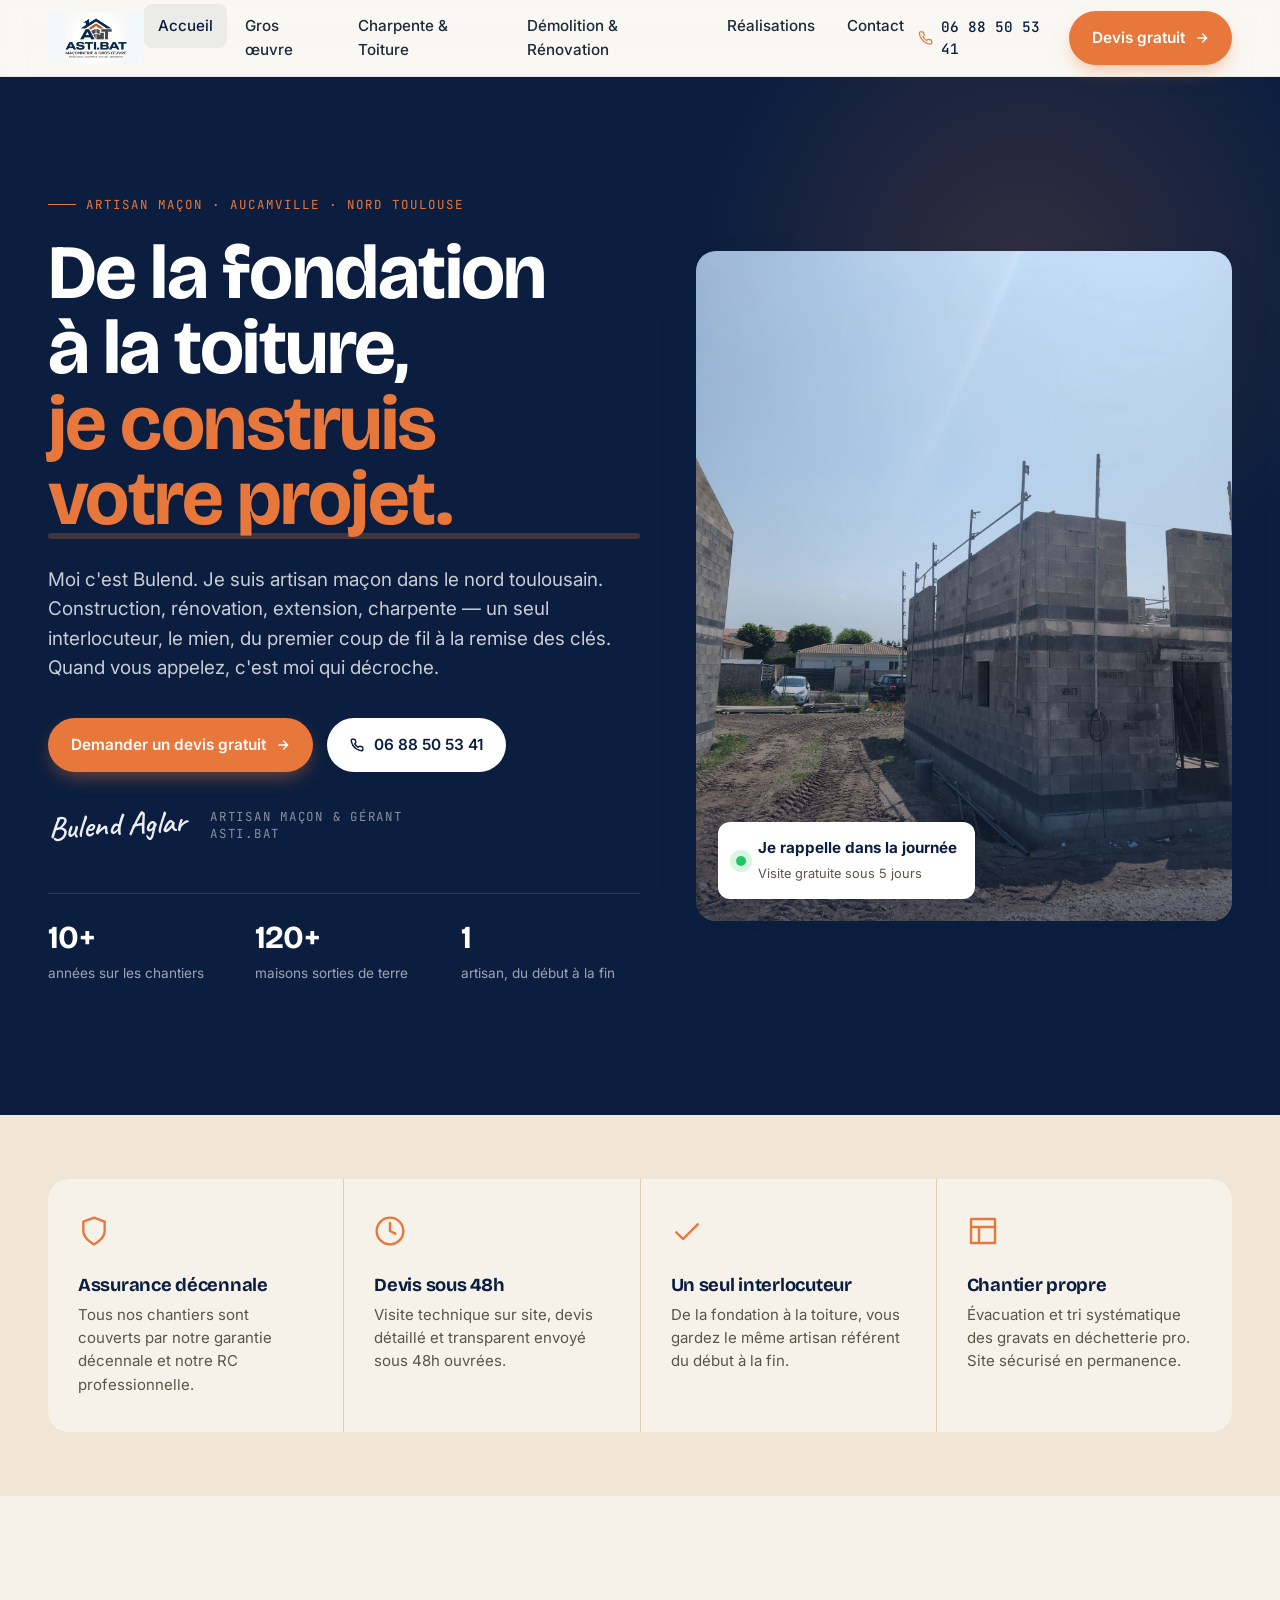
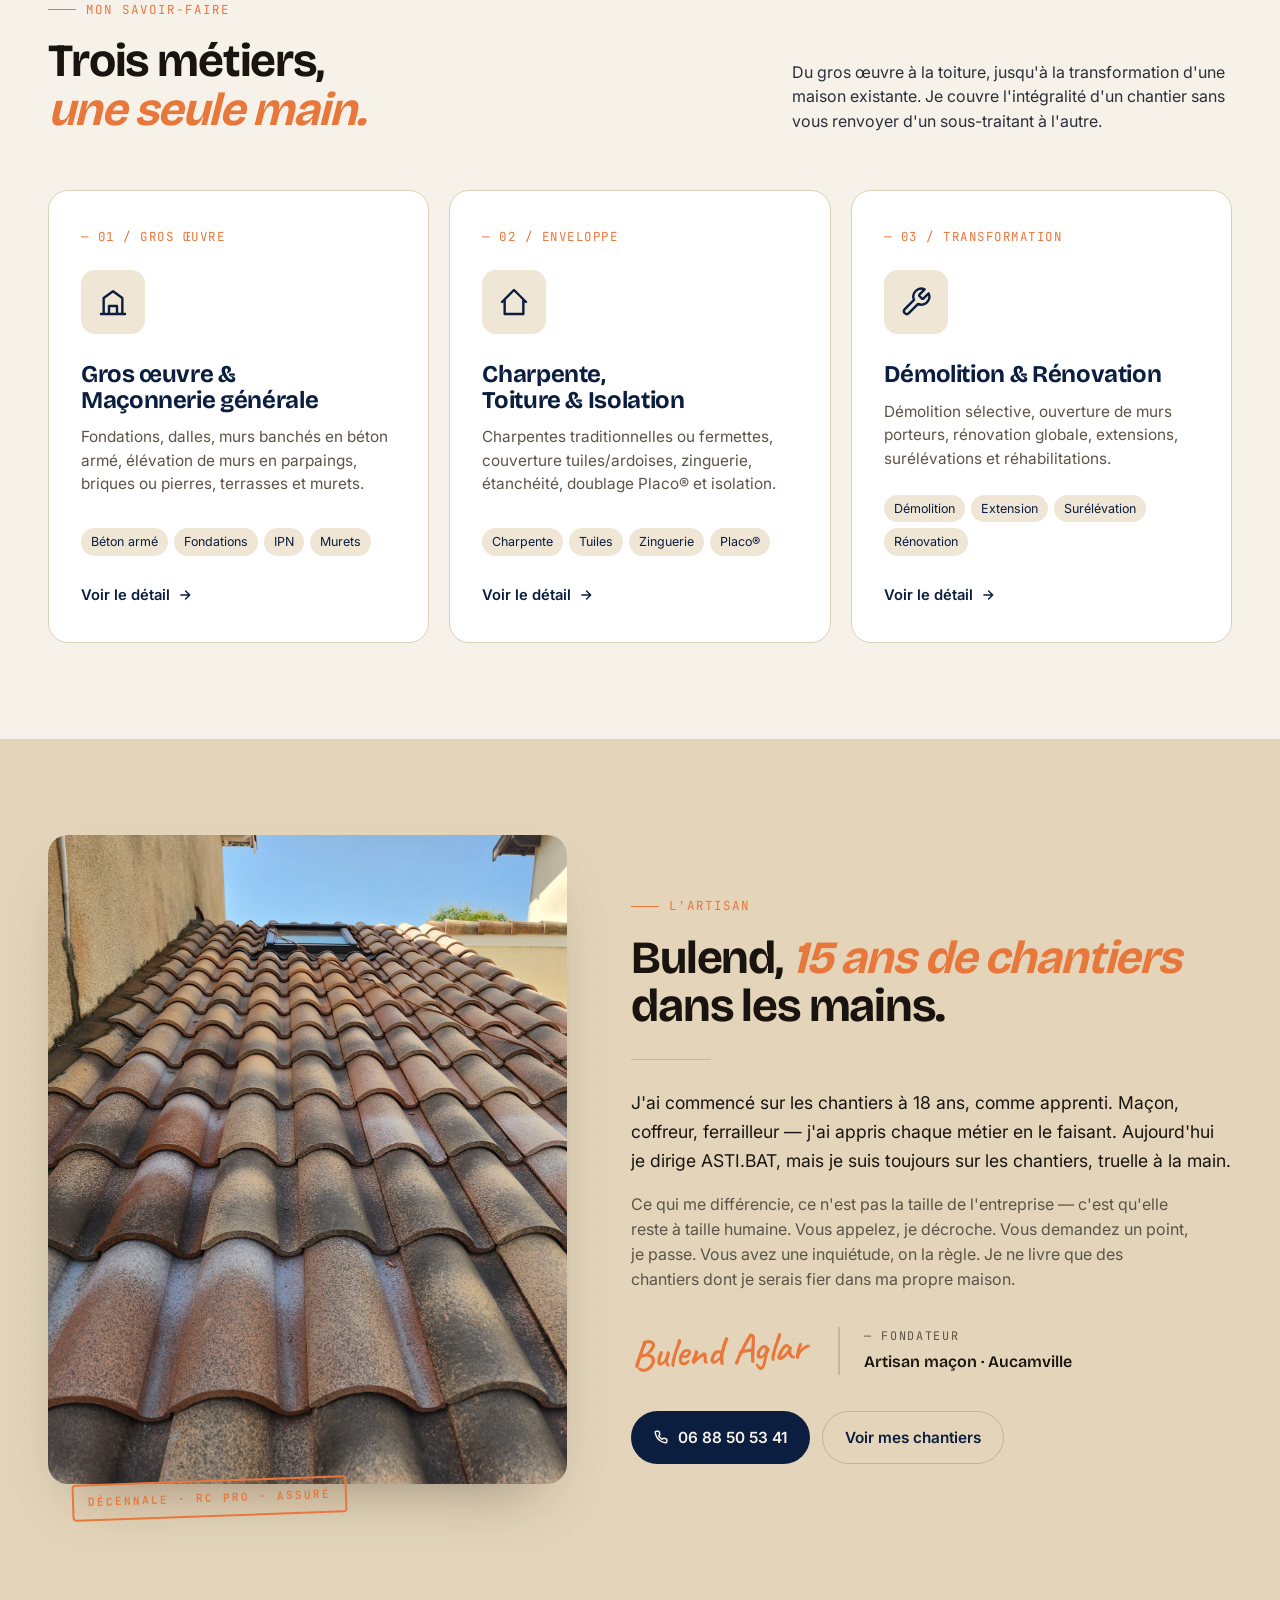
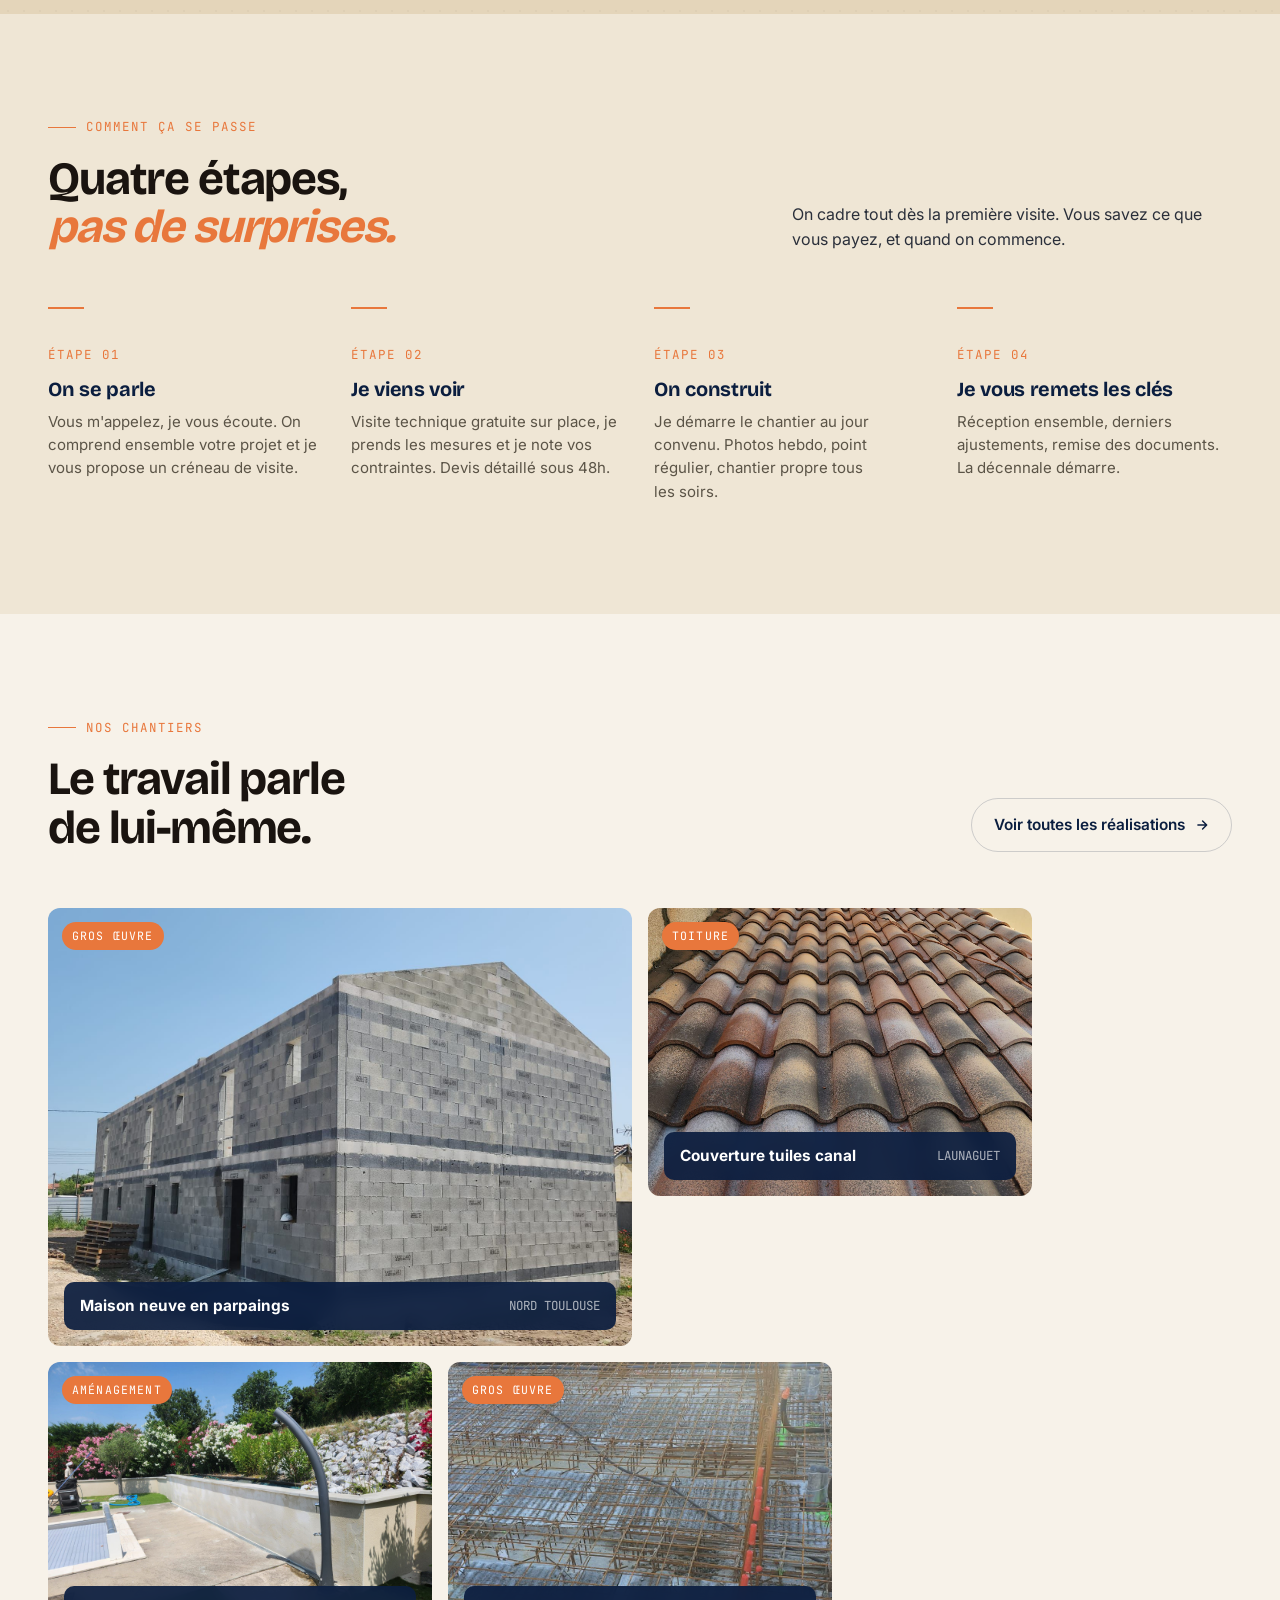
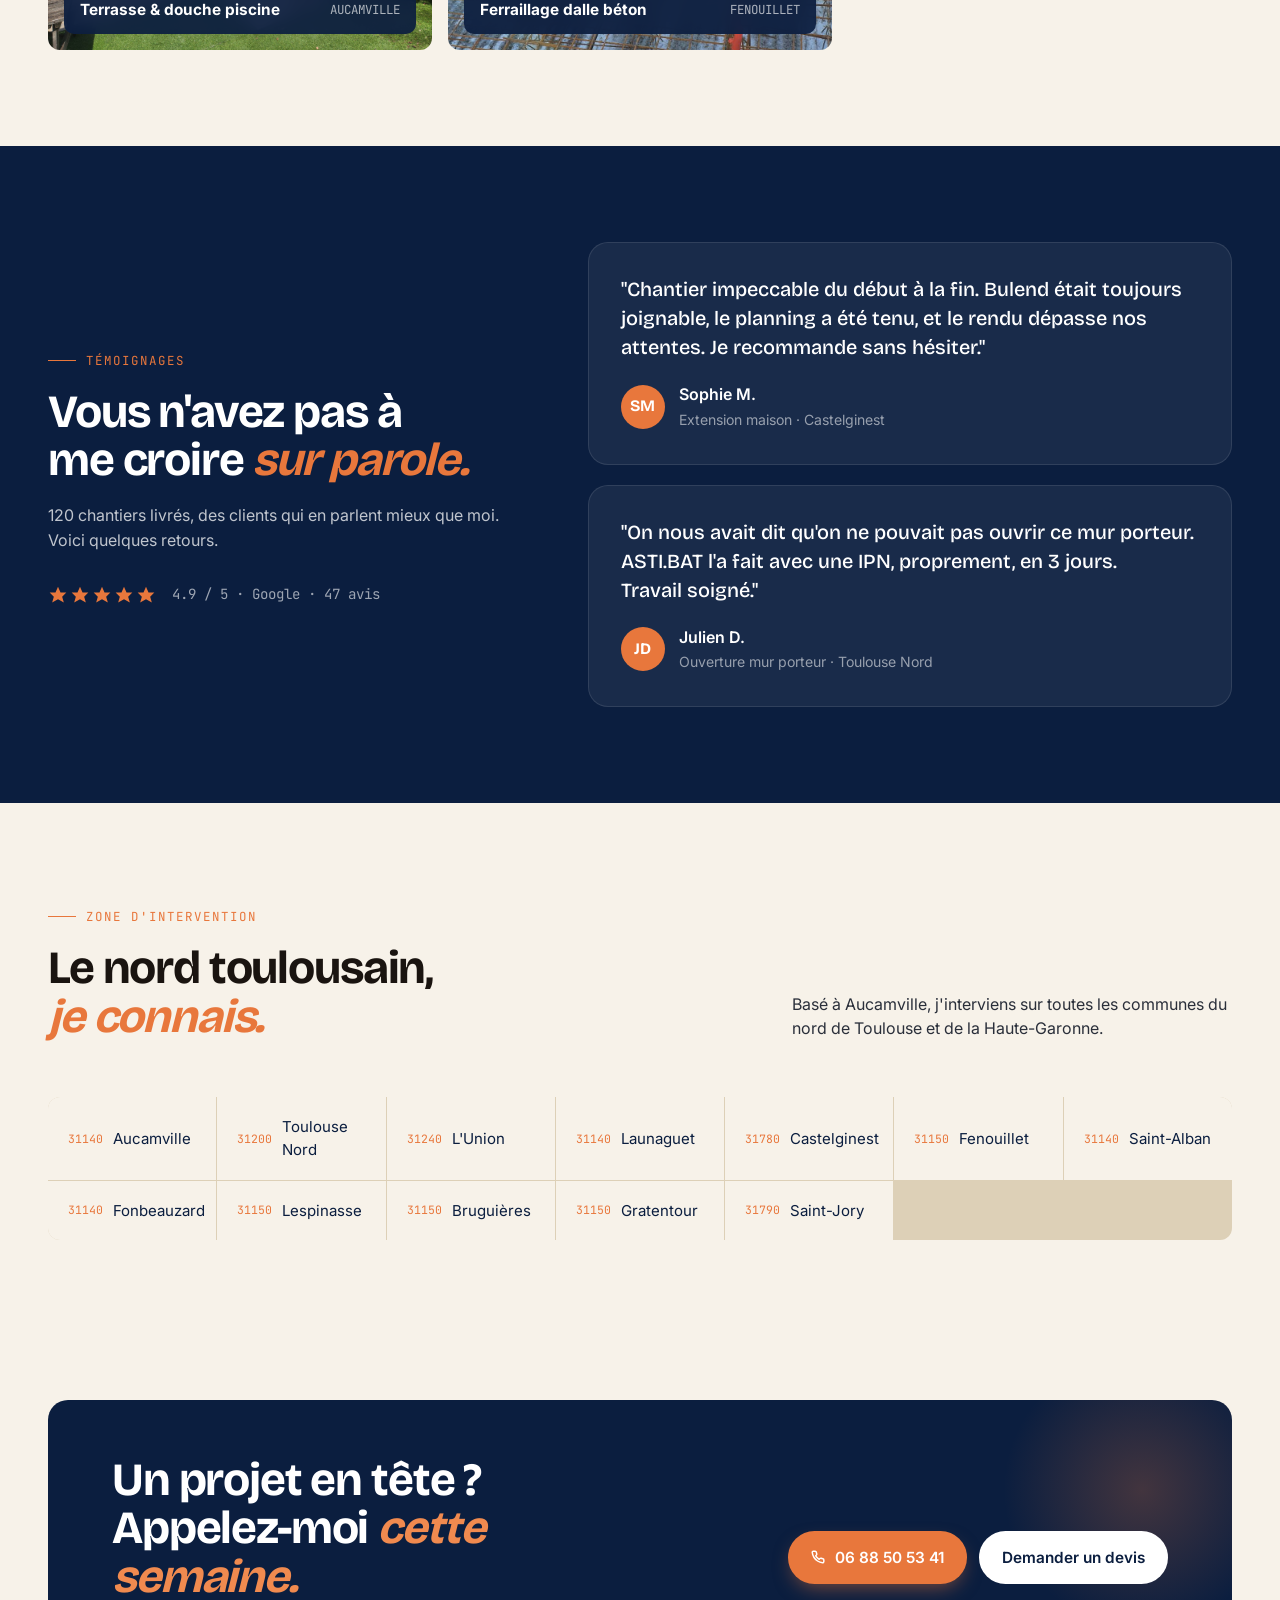
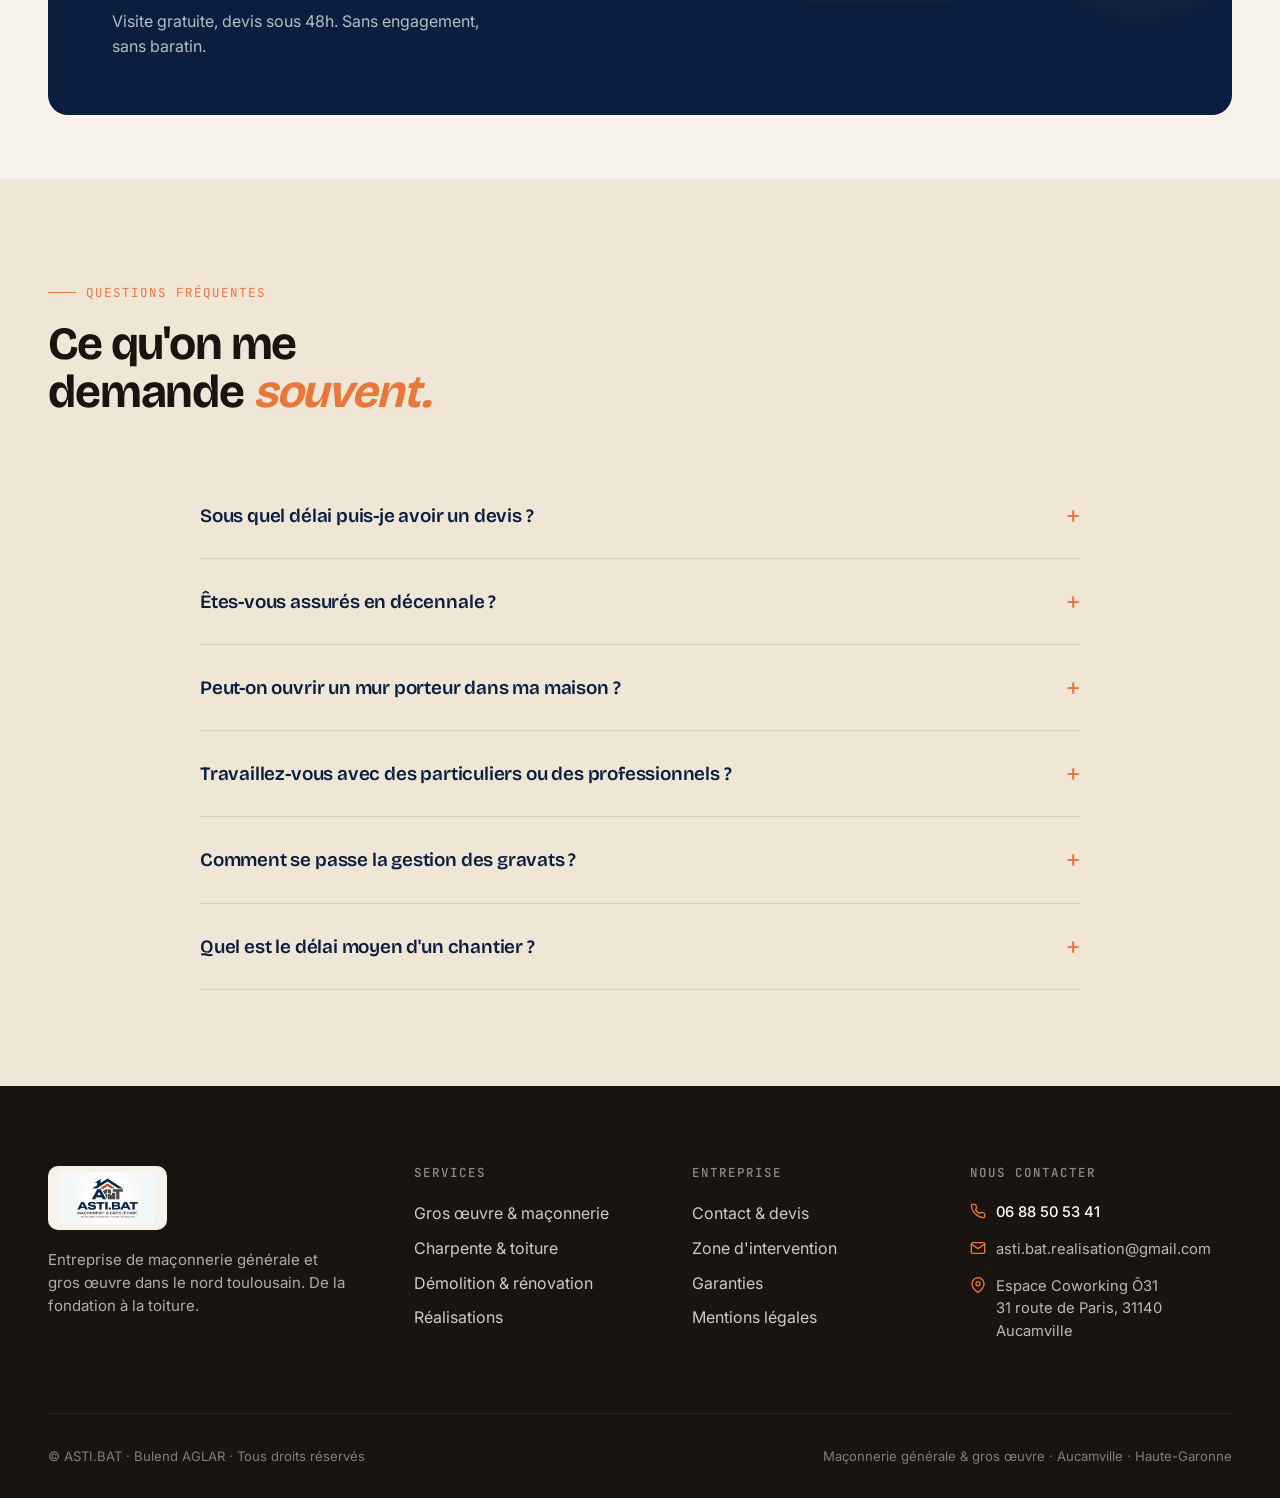
==== commit df521ffe: "Intègre le vrai logo ASTI.BAT et les photos clients - Remplace le brand mark "AB" par l'image logo A" ====
--- a/index.html
+++ b/index.html
@@ -15,6 +15,7 @@
 <!-- Open Graph -->
 <meta property="og:title" content="ASTI.BAT · Maçonnerie générale & gros œuvre · Nord Toulouse" />
 <meta property="og:description" content="De la fondation à la toiture, nous concrétisons vos projets de construction et rénovation en Haute-Garonne." />
+<meta property="og:image" content="uploads/logo-astibat.png" />
 <meta property="og:type" content="website" />
 
 <!-- Schema.org -->
@@ -23,7 +24,8 @@
   "@context": "https://schema.org",
   "@type": "GeneralContractor",
   "name": "ASTI.BAT",
-  "image": "",
+  "image": "uploads/logo-astibat.png",
+  "logo": "uploads/logo-astibat.png",
   "telephone": "+33688505341",
   "email": "asti.bat.realisation@gmail.com",
   "address": {
@@ -44,11 +46,7 @@
 <header class="nav">
   <div class="container nav__inner">
     <a href="index.html" class="brand" aria-label="ASTI.BAT — Accueil">
-      <span class="brand__mark"><span>AB</span></span>
-      <span class="brand__name">
-        ASTI.BAT
-        <small>Maçonnerie · Gros œuvre</small>
-      </span>
+      <img src="uploads/logo-astibat.png" alt="ASTI.BAT — Maçonnerie & gros œuvre" class="brand__logo" />
     </a>
     <nav>
       <ul class="nav__links">
@@ -110,7 +108,7 @@
       </div>
 
       <div class="hero__visual reveal">
-        <img src="https://images.unsplash.com/photo-1503387762-592deb58ef4e?auto=format&fit=crop&w=1200&q=80" alt="Chantier de construction maçonnerie" />
+        <img src="uploads/gros-oeuvre-maison-parpaings-01.jpg" alt="Chantier de construction maison en parpaings — ASTI.BAT" />
         <div class="hero__badge">
           <span class="dot"></span>
           <div>
@@ -235,8 +233,7 @@
 
       <div class="reveal">
         <div style="position: relative; aspect-ratio: 4/5; border-radius: var(--r-lg); overflow: hidden; background: var(--cream-2); box-shadow: 0 30px 60px -30px rgba(26,20,16,.4);">
-          <!-- Portrait placeholder, marked clearly -->
-          <div class="placeholder-img">Photo de Bulend<br/>sur chantier</div>
+          <img src="uploads/toiture-tuiles-canal-01.jpg" alt="Toiture neuve en tuiles canal posée par Bulend — ASTI.BAT" style="width:100%; height:100%; object-fit: cover;" />
         </div>
         <!-- "Stamp" overlay -->
         <div style="position: relative; margin-top: -28px; margin-left: 24px; display: inline-block;">
@@ -336,34 +333,34 @@
 
     <div class="gallery-grid">
       <div class="gallery-item gallery-item--lg reveal">
-        <img src="https://images.unsplash.com/photo-1503594384566-461fe158e797?auto=format&fit=crop&w=1200&q=80" alt="Extension maison ossature bois" />
-        <span class="gallery-item__tag">Extension</span>
+        <img src="uploads/gros-oeuvre-maison-parpaings-02.jpg" alt="Maison en parpaings sortie de terre" />
+        <span class="gallery-item__tag">Gros œuvre</span>
         <div class="gallery-item__cap">
-          <div><b>Extension R+1 · 38 m²</b></div>
-          <span>L'UNION</span>
+          <div><b>Maison neuve en parpaings</b></div>
+          <span>NORD TOULOUSE</span>
         </div>
       </div>
       <div class="gallery-item gallery-item--md reveal">
-        <img src="https://images.unsplash.com/photo-1486718448742-163732cd1544?auto=format&fit=crop&w=900&q=80" alt="Toiture neuve tuiles" />
+        <img src="uploads/toiture-tuiles-canal-01.jpg" alt="Toiture en tuiles canal" />
         <span class="gallery-item__tag">Toiture</span>
         <div class="gallery-item__cap">
-          <div><b>Réfection toiture</b></div>
+          <div><b>Couverture tuiles canal</b></div>
           <span>LAUNAGUET</span>
         </div>
       </div>
       <div class="gallery-item gallery-item--md reveal">
-        <img src="https://images.unsplash.com/photo-1416879595882-3373a0480b5b?auto=format&fit=crop&w=900&q=80" alt="Maison ancienne rénovée" />
-        <span class="gallery-item__tag">Rénovation</span>
+        <img src="uploads/exterieur-piscine-douche.jpg" alt="Aménagement extérieur piscine et douche solaire" />
+        <span class="gallery-item__tag">Aménagement</span>
         <div class="gallery-item__cap">
-          <div><b>Rénovation maison 1920</b></div>
+          <div><b>Terrasse & douche piscine</b></div>
           <span>AUCAMVILLE</span>
         </div>
       </div>
       <div class="gallery-item gallery-item--md reveal">
-        <img src="https://images.unsplash.com/photo-1565008576549-57569a49371d?auto=format&fit=crop&w=900&q=80" alt="Dalle béton armé" />
+        <img src="uploads/gros-oeuvre-dalle-ferraillage-01.jpg" alt="Ferraillage de dalle béton armé" />
         <span class="gallery-item__tag">Gros œuvre</span>
         <div class="gallery-item__cap">
-          <div><b>Dalle béton 120 m²</b></div>
+          <div><b>Ferraillage dalle béton</b></div>
           <span>FENOUILLET</span>
         </div>
       </div>
@@ -509,12 +506,8 @@
   <div class="container">
     <div class="footer__grid">
       <div class="footer__brand">
-        <a href="index.html" class="brand">
-          <span class="brand__mark"><span>AB</span></span>
-          <span class="brand__name">
-            ASTI.BAT
-            <small>Maçonnerie · Gros œuvre</small>
-          </span>
+        <a href="index.html" class="brand" aria-label="ASTI.BAT">
+          <img src="uploads/logo-astibat.png" alt="ASTI.BAT" class="brand__logo" />
         </a>
         <p>Entreprise de maçonnerie générale et gros œuvre dans le nord toulousain. De la fondation à la toiture.</p>
       </div>
--- a/assets/style.css
+++ b/assets/style.css
@@ -175,6 +175,24 @@
   color: var(--slate);
   text-transform: uppercase;
   margin-top: 4px;
+}
+
+/* Image-based logo (when brand uses uploads/logo-astibat.png) */
+.brand__logo {
+  height: 54px;
+  width: auto;
+  display: block;
+  object-fit: contain;
+}
+.footer__brand .brand__logo {
+  height: 64px;
+  background: var(--cream);
+  padding: 6px 12px;
+  border-radius: 10px;
+}
+@media (max-width: 560px) {
+  .brand__logo { height: 44px; }
+  .footer__brand .brand__logo { height: 56px; }
 }
 
 .nav__links {
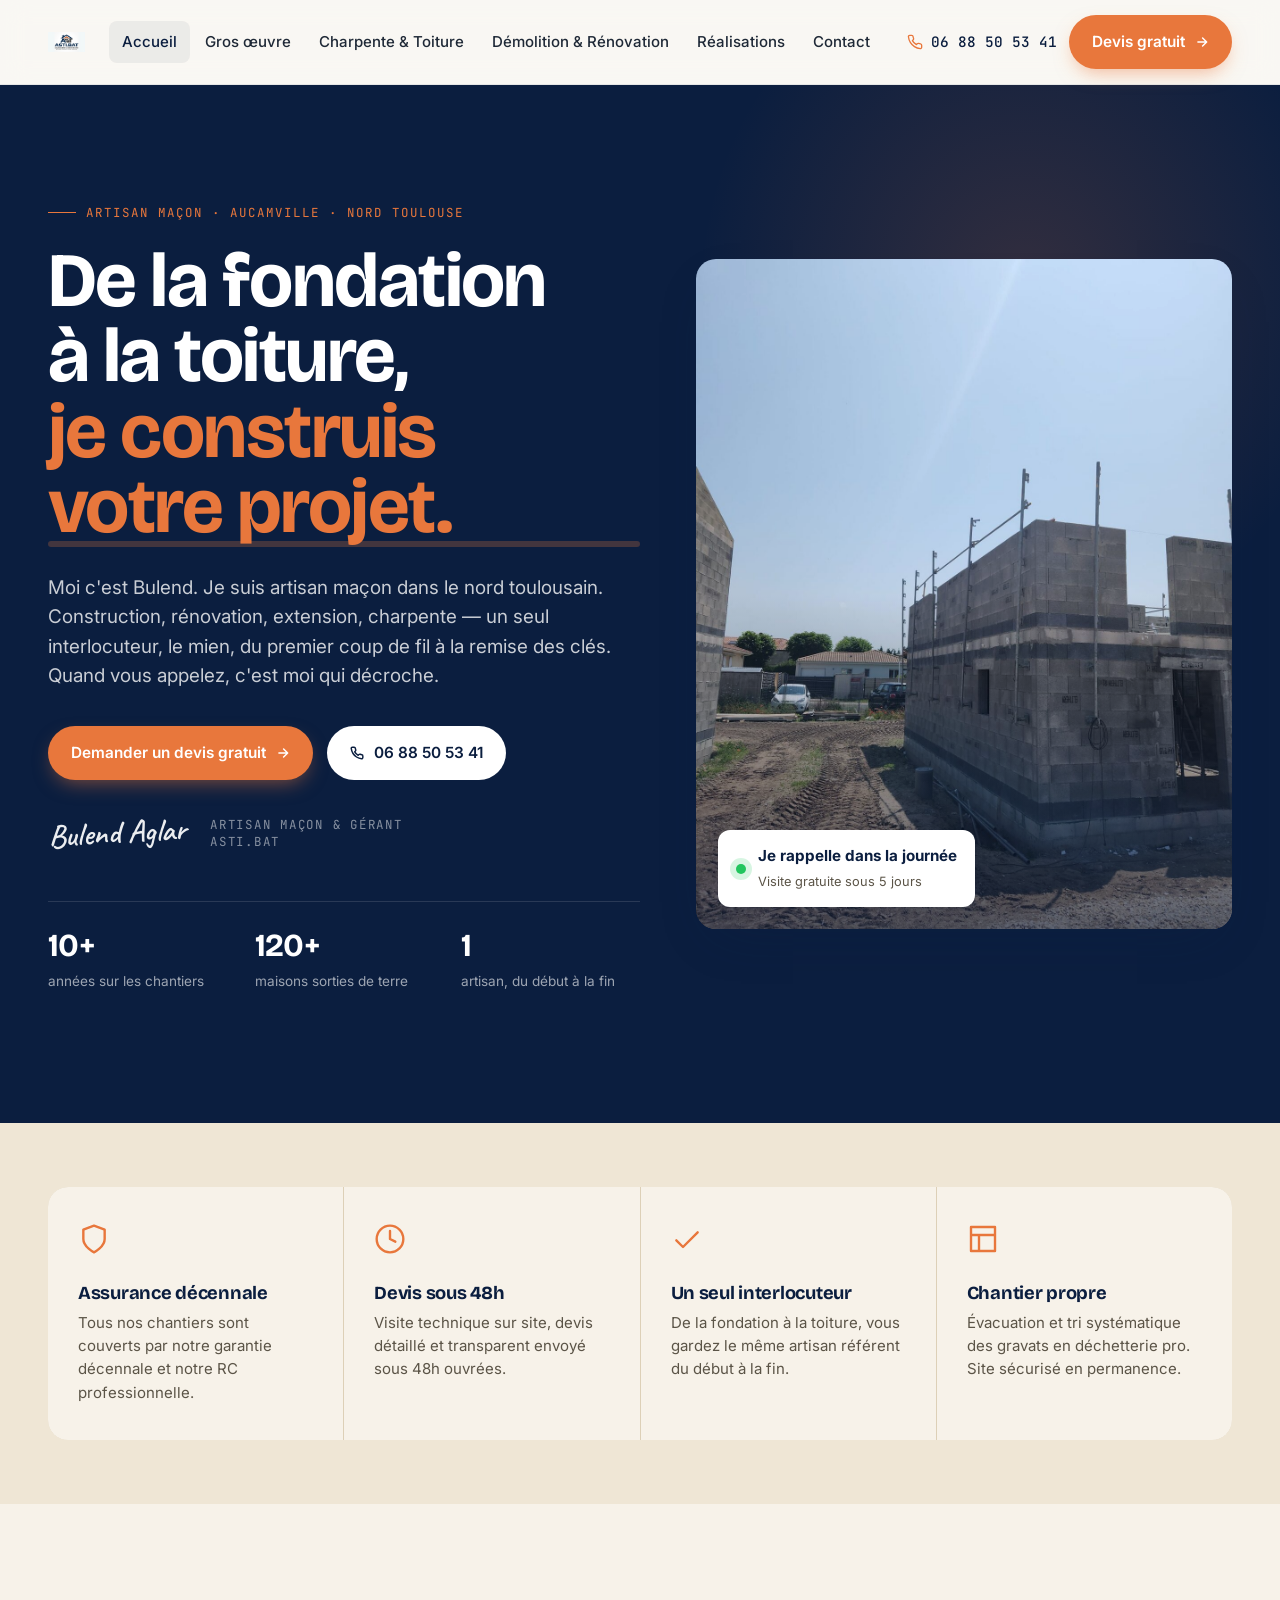
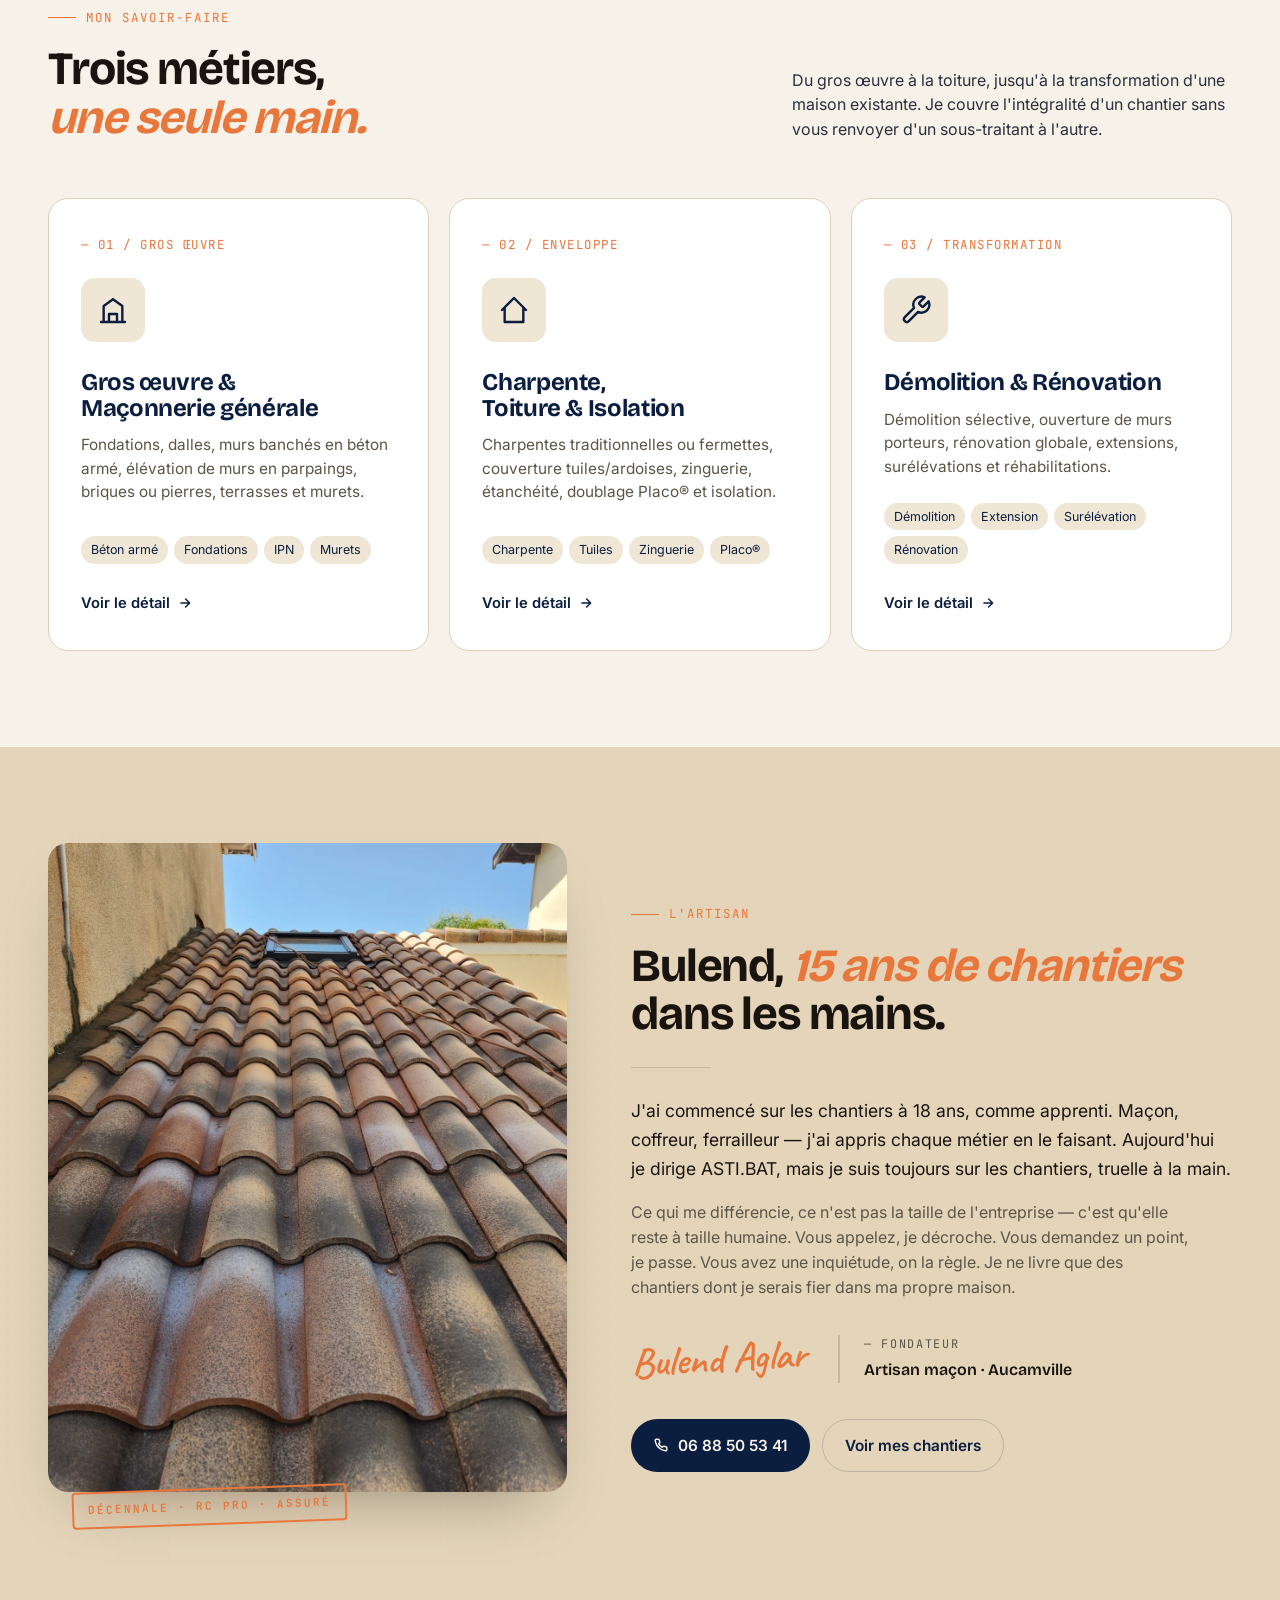
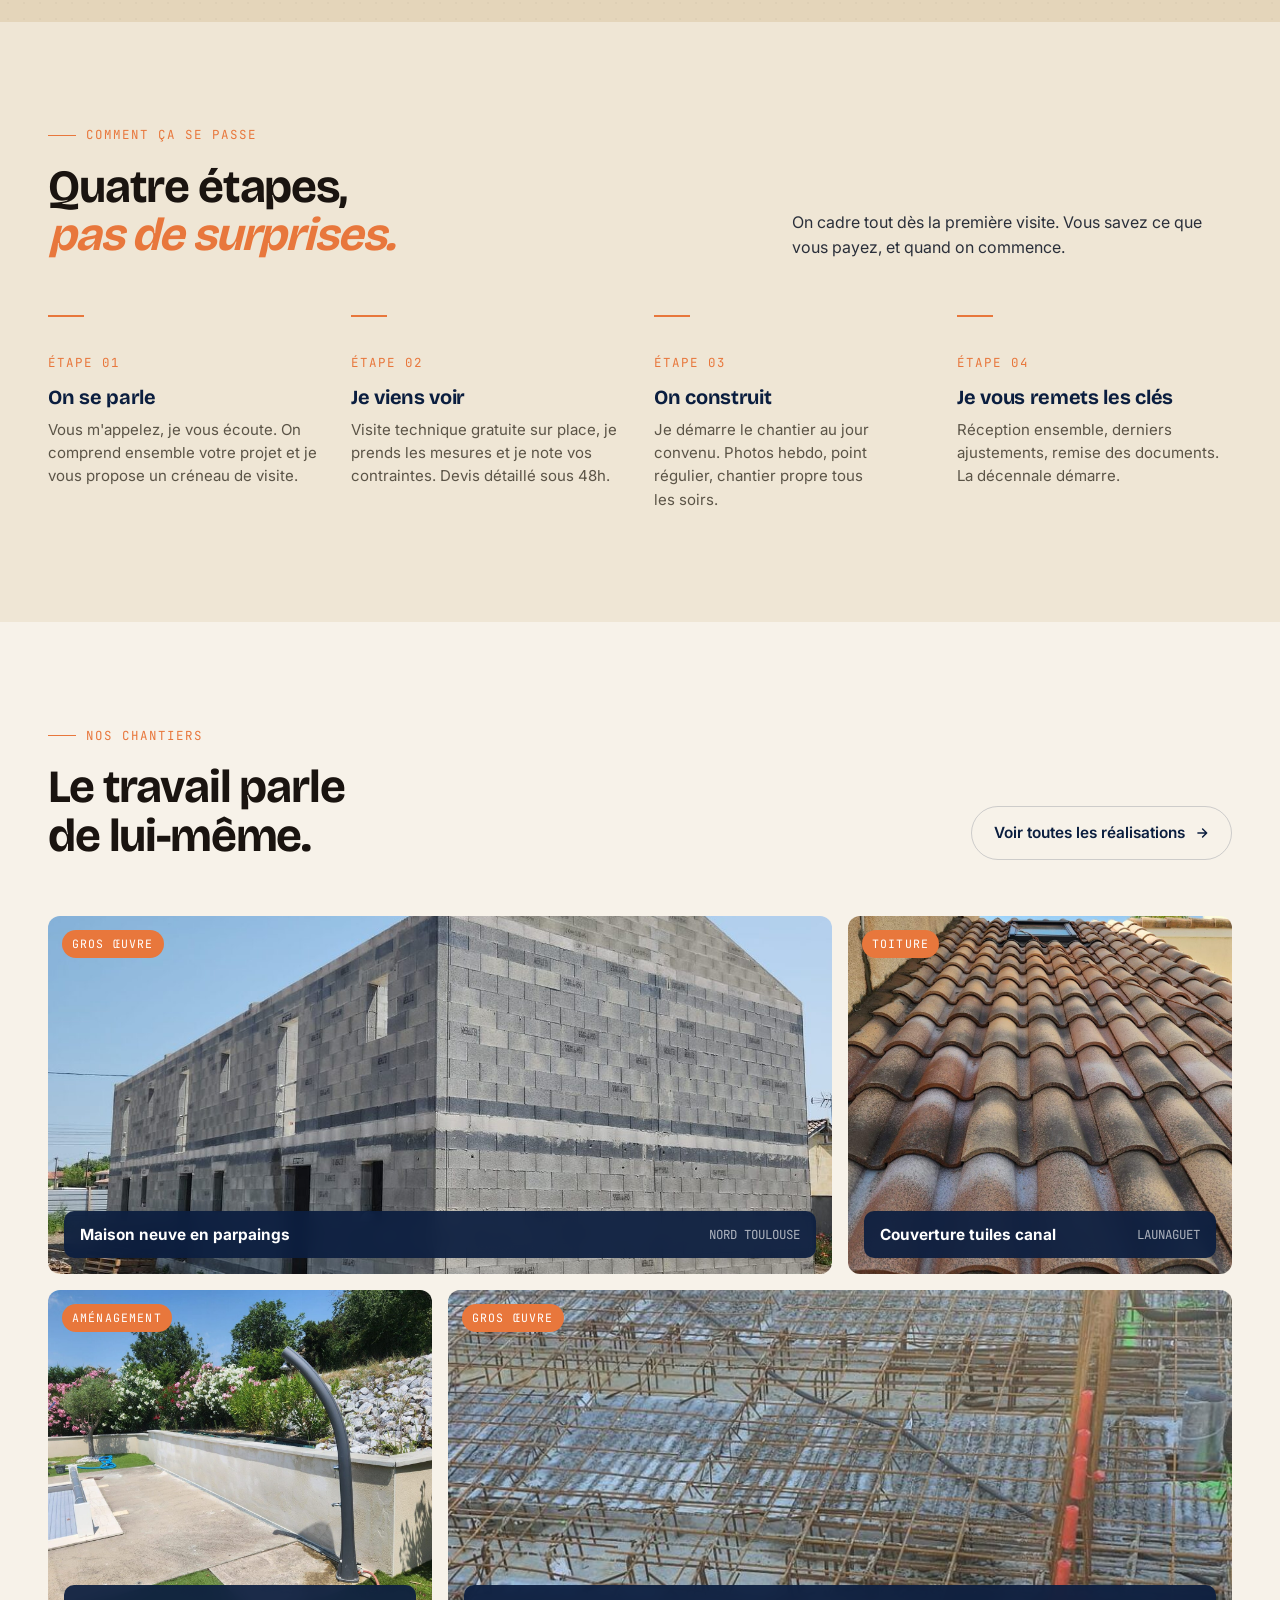
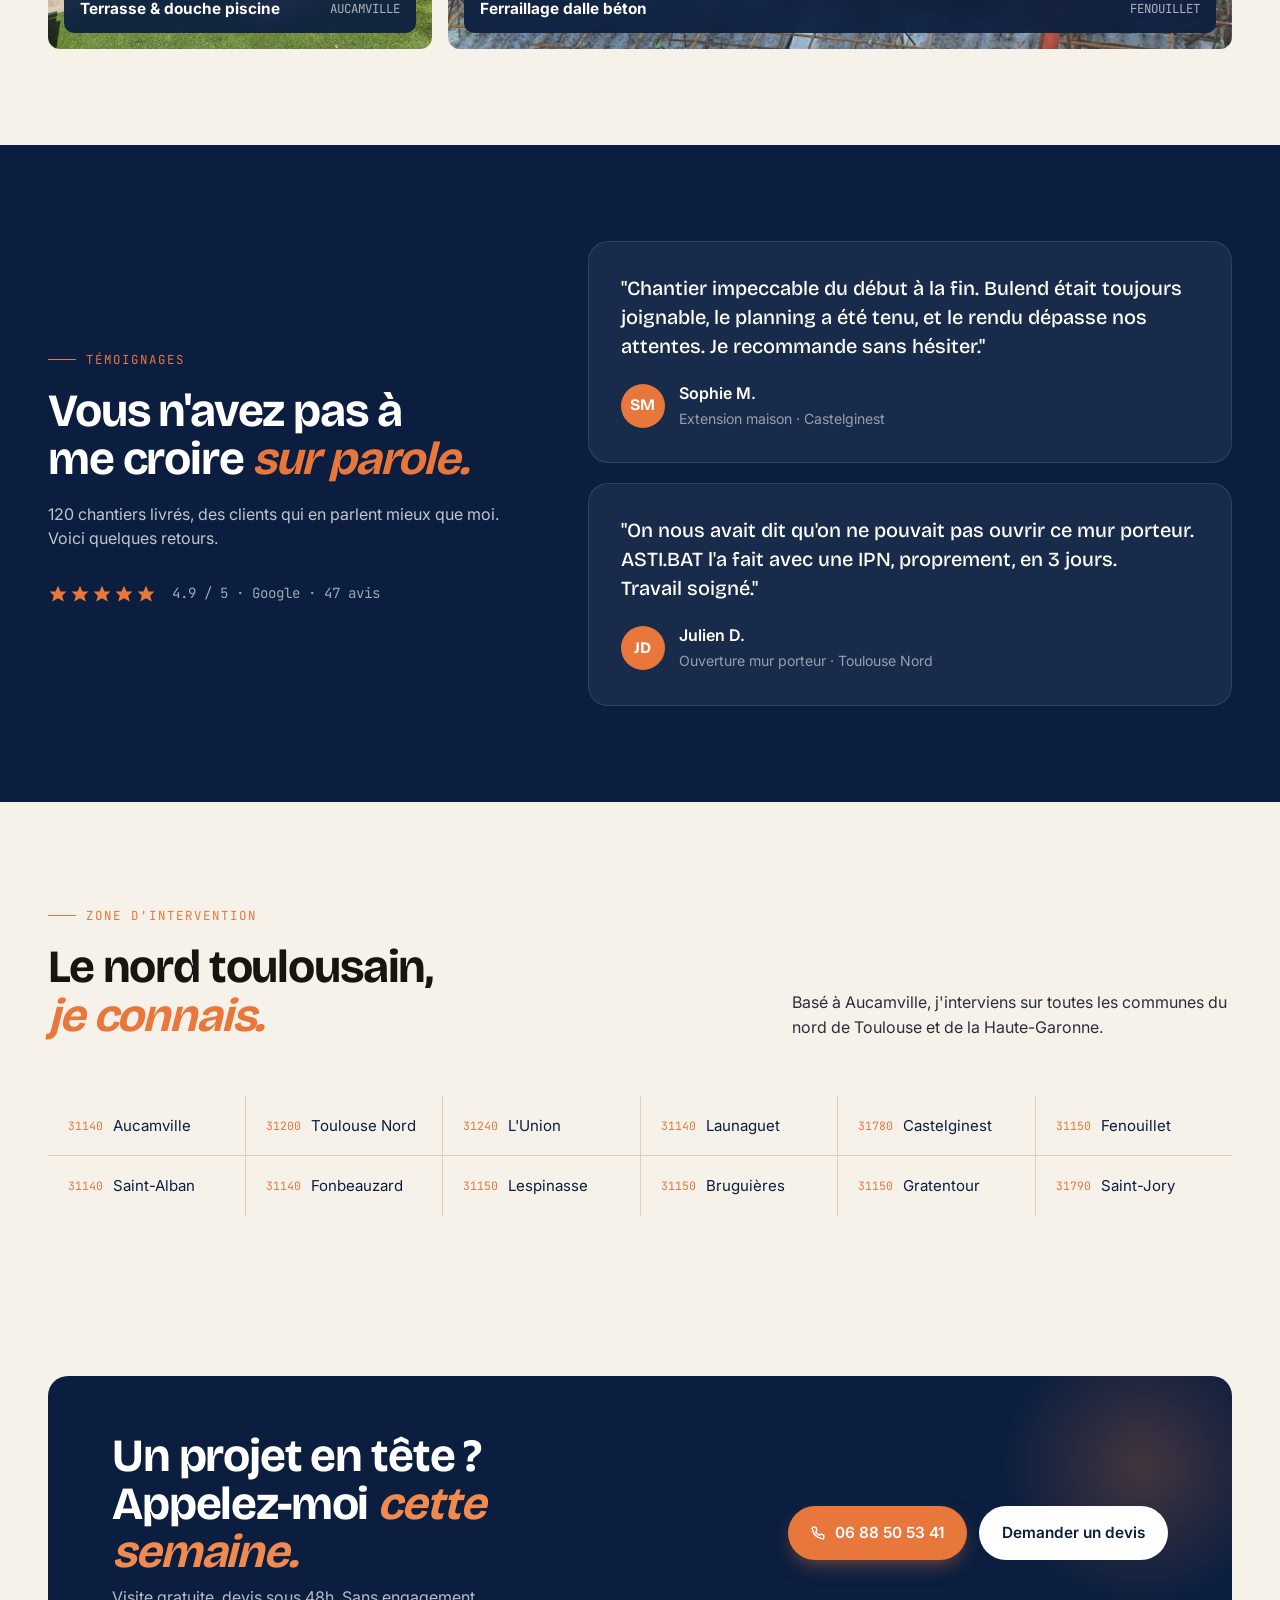
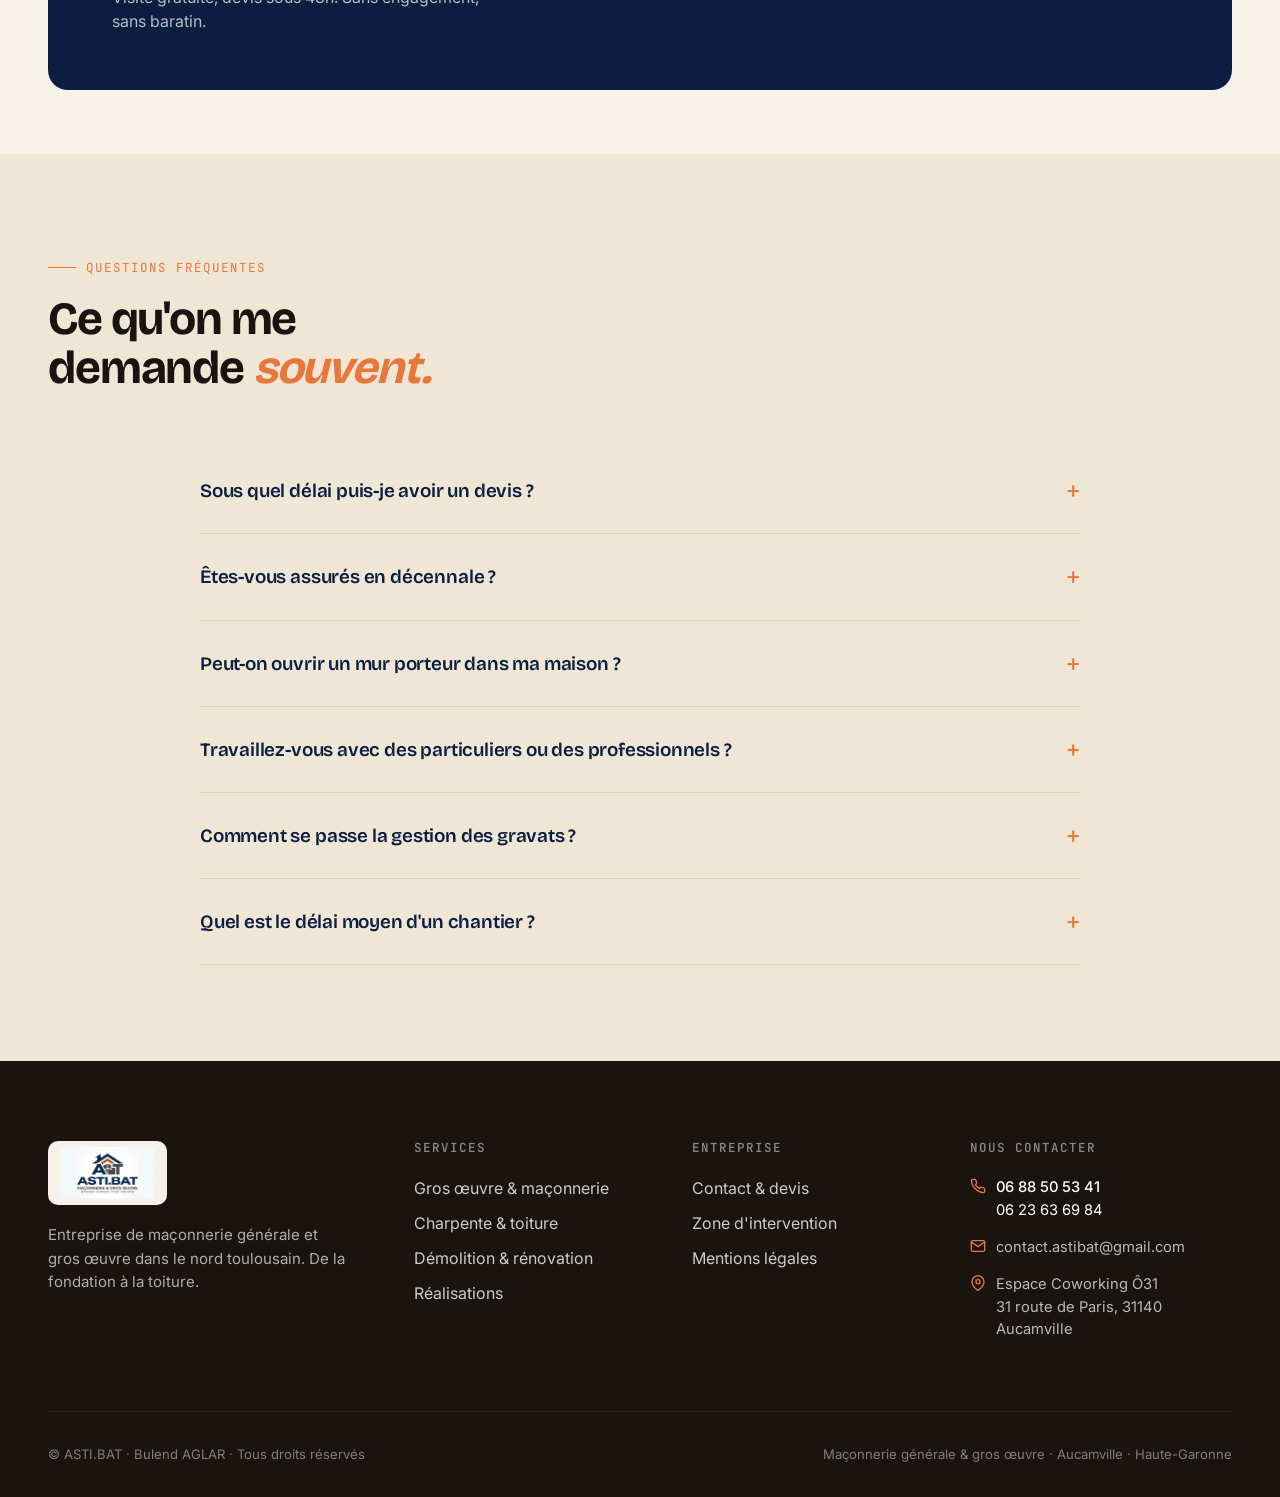
==== commit fe2d9777: "Préparation à la livraison : SEO, perf, mobile, mentions légales, 404 Pages - Crée mentions-legales." ====
--- a/index.html
+++ b/index.html
@@ -10,13 +10,27 @@
 <link rel="preconnect" href="https://fonts.googleapis.com" />
 <link rel="preconnect" href="https://fonts.gstatic.com" crossorigin />
 <link href="https://fonts.googleapis.com/css2?family=Bricolage+Grotesque:opsz,wght@12..96,400;12..96,500;12..96,600;12..96,700;12..96,800&family=Inter:wght@400;500;600;700&family=JetBrains+Mono:wght@400;500&family=Caveat:wght@600;700&display=swap" rel="stylesheet" />
+<link rel="icon" type="image/png" sizes="32x32" href="assets/favicon/favicon-32.png" />
+<link rel="icon" type="image/png" sizes="16x16" href="assets/favicon/favicon-16.png" />
+<link rel="icon" href="assets/favicon/favicon.ico" sizes="any" />
+<link rel="apple-touch-icon" sizes="180x180" href="assets/favicon/apple-touch-icon.png" />
+<link rel="manifest" href="assets/favicon/site.webmanifest" />
+<meta name="theme-color" content="#0B1E3F" />
+
+<!-- SEO / Open Graph / Twitter -->
+<link rel="canonical" href="https://asti-bat.fr/" />
+<meta property="og:type" content="website" />
+<meta property="og:site_name" content="ASTI.BAT" />
+<meta property="og:locale" content="fr_FR" />
+<meta property="og:url" content="https://asti-bat.fr/" />
+<meta property="og:title" content="ASTI.BAT · Maçonnerie générale & gros œuvre · Nord Toulouse" />
+<meta property="og:description" content="De la fondation à la toiture, nous concrétisons vos projets de construction et rénovation en Haute-Garonne. Devis gratuit sous 48h." />
+<meta property="og:image" content="https://asti-bat.fr/assets/og-image.jpg" />
+<meta property="og:image:width" content="1200" />
+<meta property="og:image:height" content="630" />
+<meta name="twitter:card" content="summary_large_image" />
+
 <link rel="stylesheet" href="assets/style.css" />
-
-<!-- Open Graph -->
-<meta property="og:title" content="ASTI.BAT · Maçonnerie générale & gros œuvre · Nord Toulouse" />
-<meta property="og:description" content="De la fondation à la toiture, nous concrétisons vos projets de construction et rénovation en Haute-Garonne." />
-<meta property="og:image" content="uploads/logo-astibat.png" />
-<meta property="og:type" content="website" />
 
 <!-- Schema.org -->
 <script type="application/ld+json">
@@ -27,7 +41,7 @@
   "image": "uploads/logo-astibat.png",
   "logo": "uploads/logo-astibat.png",
   "telephone": "+33688505341",
-  "email": "asti.bat.realisation@gmail.com",
+  "email": "contact.astibat@gmail.com",
   "address": {
     "@type": "PostalAddress",
     "streetAddress": "Espace Coworking Ô31, 31 route de Paris",
@@ -46,7 +60,7 @@
 <header class="nav">
   <div class="container nav__inner">
     <a href="index.html" class="brand" aria-label="ASTI.BAT — Accueil">
-      <img src="uploads/logo-astibat.png" alt="ASTI.BAT — Maçonnerie & gros œuvre" class="brand__logo" />
+      <img loading="eager" decoding="async" src="uploads/logo-astibat.png" alt="ASTI.BAT — Maçonnerie & gros œuvre" class="brand__logo" />
     </a>
     <nav>
       <ul class="nav__links">
@@ -58,6 +72,10 @@
         <li><a href="contact.html">Contact</a></li>
       </ul>
     </nav>
+    <button class="nav__burger" type="button" aria-label="Ouvrir le menu" aria-expanded="false">
+  <svg class="icon-open" viewBox="0 0 24 24" fill="none" stroke="currentColor" stroke-width="2" stroke-linecap="round" stroke-linejoin="round"><line x1="3" y1="6" x2="21" y2="6"/><line x1="3" y1="12" x2="21" y2="12"/><line x1="3" y1="18" x2="21" y2="18"/></svg>
+  <svg class="icon-close" viewBox="0 0 24 24" fill="none" stroke="currentColor" stroke-width="2" stroke-linecap="round" stroke-linejoin="round"><line x1="18" y1="6" x2="6" y2="18"/><line x1="6" y1="6" x2="18" y2="18"/></svg>
+</button>
     <div class="nav__cta">
       <a href="tel:+33688505341" class="nav__phone">
         <svg width="16" height="16" viewBox="0 0 24 24" fill="none" stroke="currentColor" stroke-width="2" stroke-linecap="round" stroke-linejoin="round"><path d="M22 16.92v3a2 2 0 0 1-2.18 2 19.79 19.79 0 0 1-8.63-3.07 19.5 19.5 0 0 1-6-6 19.79 19.79 0 0 1-3.07-8.67A2 2 0 0 1 4.11 2h3a2 2 0 0 1 2 1.72c.13.96.37 1.9.72 2.81a2 2 0 0 1-.45 2.11L8.09 9.91a16 16 0 0 0 6 6l1.27-1.27a2 2 0 0 1 2.11-.45c.91.35 1.85.59 2.81.72A2 2 0 0 1 22 16.92Z"/></svg>
@@ -108,7 +126,7 @@
       </div>
 
       <div class="hero__visual reveal">
-        <img src="uploads/gros-oeuvre-maison-parpaings-01.jpg" alt="Chantier de construction maison en parpaings — ASTI.BAT" />
+        <img loading="eager" fetchpriority="high" decoding="async" src="uploads/gros-oeuvre-maison-parpaings-01.jpg" alt="Chantier de construction maison en parpaings — ASTI.BAT" />
         <div class="hero__badge">
           <span class="dot"></span>
           <div>
@@ -229,11 +247,11 @@
   <div style="position: absolute; inset: 0; background-image: radial-gradient(rgba(26,20,16,0.05) 1px, transparent 1px); background-size: 16px 16px; opacity: 0.6; pointer-events: none;"></div>
 
   <div class="container" style="position: relative;">
-    <div style="display: grid; grid-template-columns: 0.95fr 1.1fr; gap: 64px; align-items: center;">
+    <div class="split-2">
 
       <div class="reveal">
         <div style="position: relative; aspect-ratio: 4/5; border-radius: var(--r-lg); overflow: hidden; background: var(--cream-2); box-shadow: 0 30px 60px -30px rgba(26,20,16,.4);">
-          <img src="uploads/toiture-tuiles-canal-01.jpg" alt="Toiture neuve en tuiles canal posée par Bulend — ASTI.BAT" style="width:100%; height:100%; object-fit: cover;" />
+          <img loading="lazy" decoding="async" src="uploads/toiture-tuiles-canal-01.jpg" alt="Toiture neuve en tuiles canal posée par Bulend — ASTI.BAT" style="width:100%; height:100%; object-fit: cover;" />
         </div>
         <!-- "Stamp" overlay -->
         <div style="position: relative; margin-top: -28px; margin-left: 24px; display: inline-block;">
@@ -332,32 +350,32 @@
     </div>
 
     <div class="gallery-grid">
-      <div class="gallery-item gallery-item--lg reveal">
-        <img src="uploads/gros-oeuvre-maison-parpaings-02.jpg" alt="Maison en parpaings sortie de terre" />
+      <div class="gallery-item gallery-item--xl reveal">
+        <img loading="lazy" decoding="async" src="uploads/gros-oeuvre-maison-parpaings-02.jpg" alt="Maison en parpaings sortie de terre" />
         <span class="gallery-item__tag">Gros œuvre</span>
         <div class="gallery-item__cap">
           <div><b>Maison neuve en parpaings</b></div>
           <span>NORD TOULOUSE</span>
         </div>
       </div>
-      <div class="gallery-item gallery-item--md reveal">
-        <img src="uploads/toiture-tuiles-canal-01.jpg" alt="Toiture en tuiles canal" />
+      <div class="gallery-item gallery-item--sm reveal">
+        <img loading="lazy" decoding="async" src="uploads/toiture-tuiles-canal-01.jpg" alt="Toiture en tuiles canal" />
         <span class="gallery-item__tag">Toiture</span>
         <div class="gallery-item__cap">
           <div><b>Couverture tuiles canal</b></div>
           <span>LAUNAGUET</span>
         </div>
       </div>
-      <div class="gallery-item gallery-item--md reveal">
-        <img src="uploads/exterieur-piscine-douche.jpg" alt="Aménagement extérieur piscine et douche solaire" />
+      <div class="gallery-item gallery-item--sm reveal">
+        <img loading="lazy" decoding="async" src="uploads/exterieur-piscine-douche.jpg" alt="Aménagement extérieur piscine et douche solaire" />
         <span class="gallery-item__tag">Aménagement</span>
         <div class="gallery-item__cap">
           <div><b>Terrasse & douche piscine</b></div>
           <span>AUCAMVILLE</span>
         </div>
       </div>
-      <div class="gallery-item gallery-item--md reveal">
-        <img src="uploads/gros-oeuvre-dalle-ferraillage-01.jpg" alt="Ferraillage de dalle béton armé" />
+      <div class="gallery-item gallery-item--xl reveal">
+        <img loading="lazy" decoding="async" src="uploads/gros-oeuvre-dalle-ferraillage-01.jpg" alt="Ferraillage de dalle béton armé" />
         <span class="gallery-item__tag">Gros œuvre</span>
         <div class="gallery-item__cap">
           <div><b>Ferraillage dalle béton</b></div>
@@ -371,7 +389,7 @@
 <!-- ========== TESTIMONIAL ========== -->
 <section class="section section--navy">
   <div class="container">
-    <div style="display: grid; grid-template-columns: 1fr 1.4fr; gap: 80px; align-items: center;">
+    <div class="split-2 split-2--wide-right">
       <div>
         <span class="eyebrow">Témoignages</span>
         <h2 style="margin-top: 18px; color: white;">Vous n'avez pas à me croire <em style="font-style: italic; color: var(--orange);">sur parole.</em></h2>
@@ -416,7 +434,7 @@
 </section>
 
 <!-- ========== ZONES ========== -->
-<section class="section">
+<section class="section" id="zones">
   <div class="container">
     <div class="section__head">
       <div>
@@ -507,7 +525,7 @@
     <div class="footer__grid">
       <div class="footer__brand">
         <a href="index.html" class="brand" aria-label="ASTI.BAT">
-          <img src="uploads/logo-astibat.png" alt="ASTI.BAT" class="brand__logo" />
+          <img loading="eager" decoding="async" src="uploads/logo-astibat.png" alt="ASTI.BAT" class="brand__logo" />
         </a>
         <p>Entreprise de maçonnerie générale et gros œuvre dans le nord toulousain. De la fondation à la toiture.</p>
       </div>
@@ -526,9 +544,8 @@
         <h4>Entreprise</h4>
         <ul>
           <li><a href="contact.html">Contact & devis</a></li>
-          <li><a href="#">Zone d'intervention</a></li>
-          <li><a href="#">Garanties</a></li>
-          <li><a href="#">Mentions légales</a></li>
+          <li><a href="#zones">Zone d'intervention</a></li>
+          <li><a href="mentions-legales.html">Mentions légales</a></li>
         </ul>
       </div>
 
@@ -536,11 +553,11 @@
         <h4>Nous contacter</h4>
         <div class="line">
           <svg width="16" height="16" viewBox="0 0 24 24" fill="none" stroke="currentColor" stroke-width="2" stroke-linecap="round" stroke-linejoin="round"><path d="M22 16.92v3a2 2 0 0 1-2.18 2 19.79 19.79 0 0 1-8.63-3.07 19.5 19.5 0 0 1-6-6 19.79 19.79 0 0 1-3.07-8.67A2 2 0 0 1 4.11 2h3a2 2 0 0 1 2 1.72c.13.96.37 1.9.72 2.81a2 2 0 0 1-.45 2.11L8.09 9.91a16 16 0 0 0 6 6l1.27-1.27a2 2 0 0 1 2.11-.45c.91.35 1.85.59 2.81.72A2 2 0 0 1 22 16.92Z"/></svg>
-          <div><b>06 88 50 53 41</b></div>
+          <div><b>06 88 50 53 41</b><br/><b style="font-weight: 400;">06 23 63 69 84</b></div>
         </div>
         <div class="line">
           <svg width="16" height="16" viewBox="0 0 24 24" fill="none" stroke="currentColor" stroke-width="2" stroke-linecap="round" stroke-linejoin="round"><path d="M4 4h16c1.1 0 2 .9 2 2v12c0 1.1-.9 2-2 2H4c-1.1 0-2-.9-2-2V6c0-1.1.9-2 2-2z"/><polyline points="22,6 12,13 2,6"/></svg>
-          <div>asti.bat.realisation@gmail.com</div>
+          <div>contact.astibat@gmail.com</div>
         </div>
         <div class="line">
           <svg width="16" height="16" viewBox="0 0 24 24" fill="none" stroke="currentColor" stroke-width="2" stroke-linecap="round" stroke-linejoin="round"><path d="M21 10c0 7-9 13-9 13s-9-6-9-13a9 9 0 0 1 18 0z"/><circle cx="12" cy="10" r="3"/></svg>
--- a/assets/style.css
+++ b/assets/style.css
@@ -133,7 +133,8 @@
 }
 .nav__inner {
   display: flex; align-items: center; justify-content: space-between;
-  height: 76px;
+  height: 84px;
+  gap: 24px;
 }
 .brand {
   display: flex; align-items: center; gap: 12px;
@@ -179,10 +180,11 @@
 
 /* Image-based logo (when brand uses uploads/logo-astibat.png) */
 .brand__logo {
-  height: 54px;
+  height: 56px;
   width: auto;
   display: block;
   object-fit: contain;
+  flex-shrink: 0;
 }
 .footer__brand .brand__logo {
   height: 64px;
@@ -190,29 +192,27 @@
   padding: 6px 12px;
   border-radius: 10px;
 }
-@media (max-width: 560px) {
-  .brand__logo { height: 44px; }
-  .footer__brand .brand__logo { height: 56px; }
-}
 
 .nav__links {
-  display: flex; gap: 4px;
+  display: flex; gap: 2px;
   list-style: none; padding: 0; margin: 0;
 }
 .nav__links a {
   display: inline-block;
-  padding: 10px 14px;
+  padding: 9px 13px;
   border-radius: 8px;
-  font-size: 0.95rem;
+  font-size: 0.94rem;
   font-weight: 500;
   color: #1f2937;
+  white-space: nowrap;
   transition: background .2s, color .2s;
 }
 .nav__links a:hover { background: rgba(11,30,63,0.06); }
 .nav__links a.active { color: var(--navy); background: rgba(11,30,63,0.06); }
 
 .nav__cta {
-  display: flex; gap: 10px; align-items: center;
+  display: flex; gap: 12px; align-items: center;
+  flex-shrink: 0;
 }
 .nav__phone {
   display: inline-flex; align-items: center; gap: 8px;
@@ -220,14 +220,73 @@
   font-weight: 500;
   font-size: 0.9rem;
   color: var(--navy);
-}
-.nav__phone svg { color: var(--orange); }
-
-.nav__burger { display: none; }
-
+  white-space: nowrap;
+}
+.nav__phone svg { color: var(--orange); flex: none; }
+
+.nav__burger {
+  display: none;
+  background: transparent;
+  border: 0;
+  padding: 10px;
+  cursor: pointer;
+  color: var(--navy);
+  margin-left: 4px;
+  border-radius: 8px;
+}
+.nav__burger:hover { background: rgba(11,30,63,0.06); }
+.nav__burger svg { width: 26px; height: 26px; display: block; }
+.nav__burger .icon-close { display: none; }
+body.menu-open .nav__burger .icon-open  { display: none; }
+body.menu-open .nav__burger .icon-close { display: block; }
+
+/* Progressive responsive collapse — hide less critical items first */
+@media (max-width: 1240px) {
+  .nav__phone { display: none; }
+}
+@media (max-width: 1100px) {
+  .nav__links a { padding: 9px 10px; font-size: 0.88rem; }
+}
 @media (max-width: 980px) {
-  .nav__links, .nav__phone { display: none; }
   .nav__burger { display: inline-flex; }
+
+  .nav__links {
+    position: fixed;
+    top: 84px;
+    left: 0; right: 0;
+    flex-direction: column;
+    align-items: stretch;
+    gap: 2px;
+    background: var(--cream);
+    padding: 18px 24px 28px;
+    border-bottom: 1px solid rgba(11,30,63,0.08);
+    box-shadow: 0 24px 40px -28px rgba(11,30,63,.22);
+    transform: translateY(-110%);
+    opacity: 0;
+    visibility: hidden;
+    transition: transform .25s ease, opacity .2s ease, visibility 0s linear .25s;
+    z-index: 49;
+    max-height: calc(100vh - 84px);
+    overflow-y: auto;
+  }
+  body.menu-open .nav__links {
+    transform: translateY(0);
+    opacity: 1;
+    visibility: visible;
+    transition: transform .25s ease, opacity .2s ease, visibility 0s;
+  }
+  .nav__links a {
+    padding: 14px 16px;
+    font-size: 1.04rem;
+    border-radius: 10px;
+  }
+  body.menu-open { overflow: hidden; }
+}
+@media (max-width: 560px) {
+  .brand__logo { height: 46px; }
+  .footer__brand .brand__logo { height: 56px; }
+  .nav__inner { height: 72px; }
+  .nav__links { top: 72px; }
 }
 
 /* =========================================================
@@ -761,6 +820,7 @@
 .gallery-grid {
   display: grid;
   grid-template-columns: repeat(12, 1fr);
+  grid-auto-rows: clamp(280px, 28vw, 420px);
   gap: 16px;
 }
 .gallery-item {
@@ -768,7 +828,7 @@
   border-radius: var(--r);
   overflow: hidden;
   background: var(--cream-2);
-  aspect-ratio: 4/3;
+  height: 100%;
   cursor: pointer;
   transition: transform .2s;
 }
@@ -808,93 +868,6 @@
 }
 
 /* =========================================================
-   CONTACT
-   ========================================================= */
-.contact-grid {
-  display: grid;
-  grid-template-columns: 1.2fr 1fr;
-  gap: 60px;
-  align-items: start;
-}
-.contact-card {
-  background: white;
-  border: 1px solid var(--line);
-  border-radius: var(--r-lg);
-  padding: 40px;
-}
-.contact-card h3 { margin-bottom: 24px; color: var(--navy); }
-.form-row { margin-bottom: 18px; }
-.form-row label {
-  display: block;
-  font-family: var(--f-mono);
-  font-size: 0.72rem;
-  letter-spacing: 0.12em;
-  text-transform: uppercase;
-  color: var(--navy);
-  margin-bottom: 8px;
-}
-.form-row input,
-.form-row textarea,
-.form-row select {
-  width: 100%;
-  padding: 13px 16px;
-  border: 1px solid var(--line);
-  border-radius: 10px;
-  font: inherit;
-  background: var(--cream);
-  transition: border-color .2s, box-shadow .2s;
-  color: var(--ink);
-}
-.form-row input:focus,
-.form-row textarea:focus,
-.form-row select:focus {
-  outline: none;
-  border-color: var(--orange);
-  box-shadow: 0 0 0 4px rgba(232,119,60,.15);
-}
-.form-row textarea { resize: vertical; min-height: 140px; }
-.form-row__split { display: grid; grid-template-columns: 1fr 1fr; gap: 16px; }
-.chip-group { display: flex; flex-wrap: wrap; gap: 8px; }
-.chip {
-  padding: 9px 14px;
-  border: 1px solid var(--line);
-  border-radius: 999px;
-  background: var(--cream);
-  font-size: 0.88rem;
-  cursor: pointer;
-  transition: background .2s, border-color .2s, color .2s;
-  font-family: inherit;
-  color: var(--ink);
-}
-.chip:hover { border-color: var(--orange); }
-.chip.active { background: var(--navy); color: white; border-color: var(--navy); }
-
-.info-card {
-  background: var(--navy);
-  color: white;
-  border-radius: var(--r-lg);
-  padding: 40px;
-}
-.info-card h3 { color: white; margin-bottom: 24px; }
-.info-card .info-line {
-  display: flex; gap: 16px; align-items: start;
-  padding: 18px 0;
-  border-bottom: 1px solid rgba(255,255,255,.1);
-}
-.info-card .info-line:last-of-type { border-bottom: 0; padding-bottom: 0; }
-.info-card .info-line svg { color: var(--orange); flex: none; margin-top: 2px; }
-.info-card .info-line b { color: white; display: block; margin-bottom: 4px; font-weight: 600; }
-.info-card .info-line span { color: rgba(255,255,255,.74); font-size: 0.94rem; line-height: 1.5; }
-.info-card .info-line a { color: rgba(255,255,255,.74); }
-.info-card .info-line a:hover { color: var(--orange); }
-
-@media (max-width: 900px) {
-  .contact-grid { grid-template-columns: 1fr; }
-  .form-row__split { grid-template-columns: 1fr; }
-  .contact-card, .info-card { padding: 28px; }
-}
-
-/* =========================================================
    FAQ
    ========================================================= */
 .faq-list { max-width: 880px; margin: 0 auto; }
@@ -931,7 +904,7 @@
    ========================================================= */
 .zones-grid {
   display: grid;
-  grid-template-columns: repeat(auto-fill, minmax(160px, 1fr));
+  grid-template-columns: repeat(6, 1fr);
   gap: 1px;
   background: var(--line);
   border-radius: var(--r);
@@ -945,6 +918,9 @@
   color: var(--navy);
 }
 .zone__num { font-family: var(--f-mono); font-size: 0.72rem; color: var(--orange); }
+@media (max-width: 1100px) { .zones-grid { grid-template-columns: repeat(4, 1fr); } }
+@media (max-width: 700px)  { .zones-grid { grid-template-columns: repeat(3, 1fr); } }
+@media (max-width: 480px)  { .zones-grid { grid-template-columns: repeat(2, 1fr); } }
 
 /* =========================================================
    REVEAL ANIMATION
@@ -960,6 +936,21 @@
 .text-orange { color: var(--orange); }
 .text-navy { color: var(--navy); }
 .divider { height: 1px; background: var(--line); border: 0; margin: 0; }
+
+/* Generic 2-column split for content sections — collapses on tablet & mobile */
+.split-2 {
+  display: grid;
+  grid-template-columns: 0.95fr 1.1fr;
+  gap: 64px;
+  align-items: center;
+}
+.split-2--wide-right { grid-template-columns: 1fr 1.4fr; gap: 80px; }
+@media (max-width: 900px) {
+  .split-2, .split-2--wide-right {
+    grid-template-columns: 1fr;
+    gap: 40px;
+  }
+}
 .placeholder-img {
   position: absolute; inset: 0;
   background:
@@ -981,6 +972,72 @@
   padding: 20px;
 }
 
+/* =========================================================
+   LEGAL / mentions légales
+   ========================================================= */
+.legal {
+  max-width: 760px;
+  margin-inline: auto;
+}
+.legal__intro {
+  font-size: 1.05rem;
+  color: var(--slate);
+  border-left: 3px solid var(--orange);
+  padding: 4px 0 4px 20px;
+  margin-bottom: 56px;
+}
+.legal__block {
+  padding: 32px 0;
+  border-top: 1px solid var(--line);
+}
+.legal__block:first-of-type { border-top: 0; padding-top: 0; }
+.legal__block h2 {
+  font-size: 1.4rem;
+  color: var(--navy);
+  letter-spacing: -0.015em;
+  margin-bottom: 18px;
+}
+.legal__block h3 {
+  font-size: 1.05rem;
+  color: var(--navy);
+  margin-top: 22px;
+  margin-bottom: 8px;
+  font-weight: 600;
+}
+.legal__block p,
+.legal__block li {
+  color: var(--slate);
+  font-size: 0.98rem;
+  line-height: 1.65;
+}
+.legal__block ul { padding-left: 0; list-style: none; margin: 12px 0; }
+.legal__block ul li {
+  padding: 6px 0;
+  display: grid;
+  grid-template-columns: 200px 1fr;
+  gap: 16px;
+}
+.legal__block ul li b {
+  font-family: var(--f-mono);
+  font-size: 0.78rem;
+  letter-spacing: 0.08em;
+  text-transform: uppercase;
+  color: var(--navy);
+  font-weight: 500;
+  align-self: start;
+  padding-top: 3px;
+}
+.legal__block a {
+  color: var(--orange);
+  text-decoration: underline;
+  text-underline-offset: 3px;
+  text-decoration-thickness: 1px;
+}
+.legal__block a:hover { color: var(--orange-dark); }
+@media (max-width: 600px) {
+  .legal__block ul li { grid-template-columns: 1fr; gap: 2px; }
+}
+
 /* Map placeholder */
 .map-frame {
   border-radius: var(--r-lg);
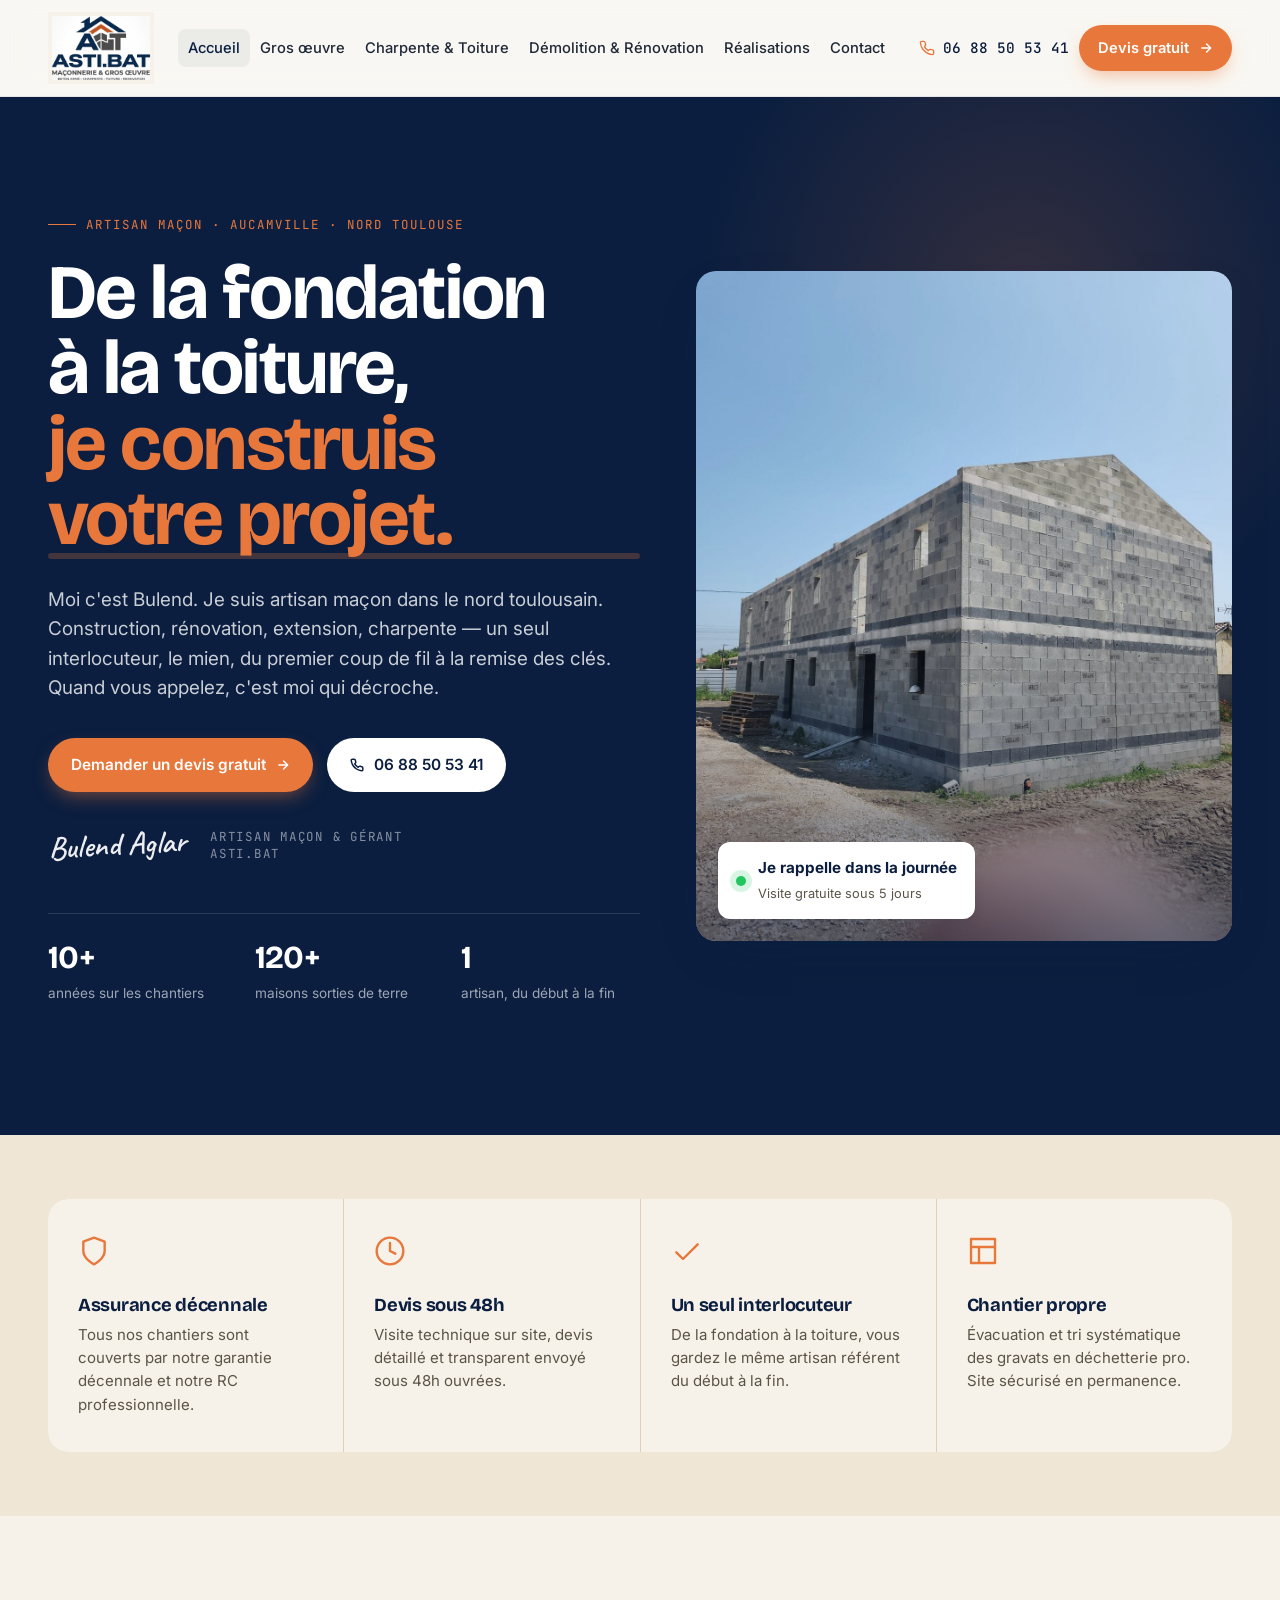
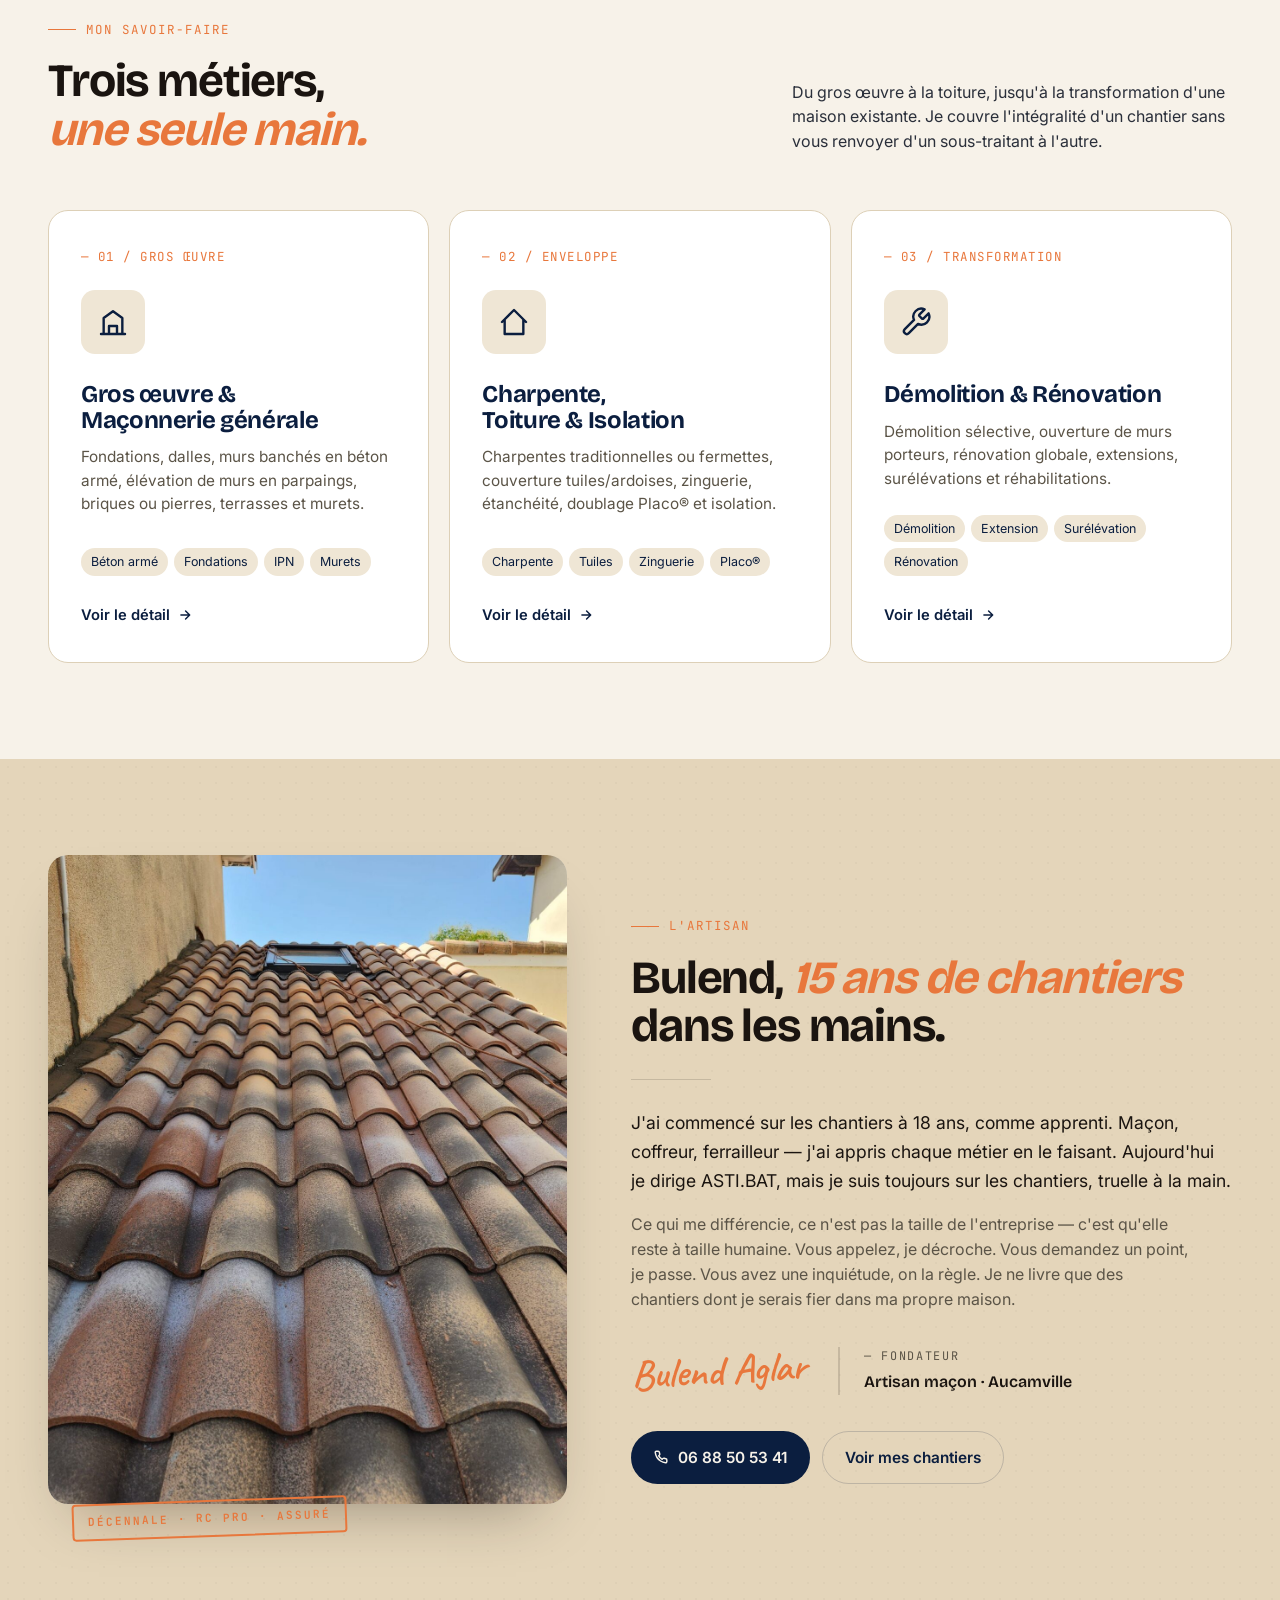
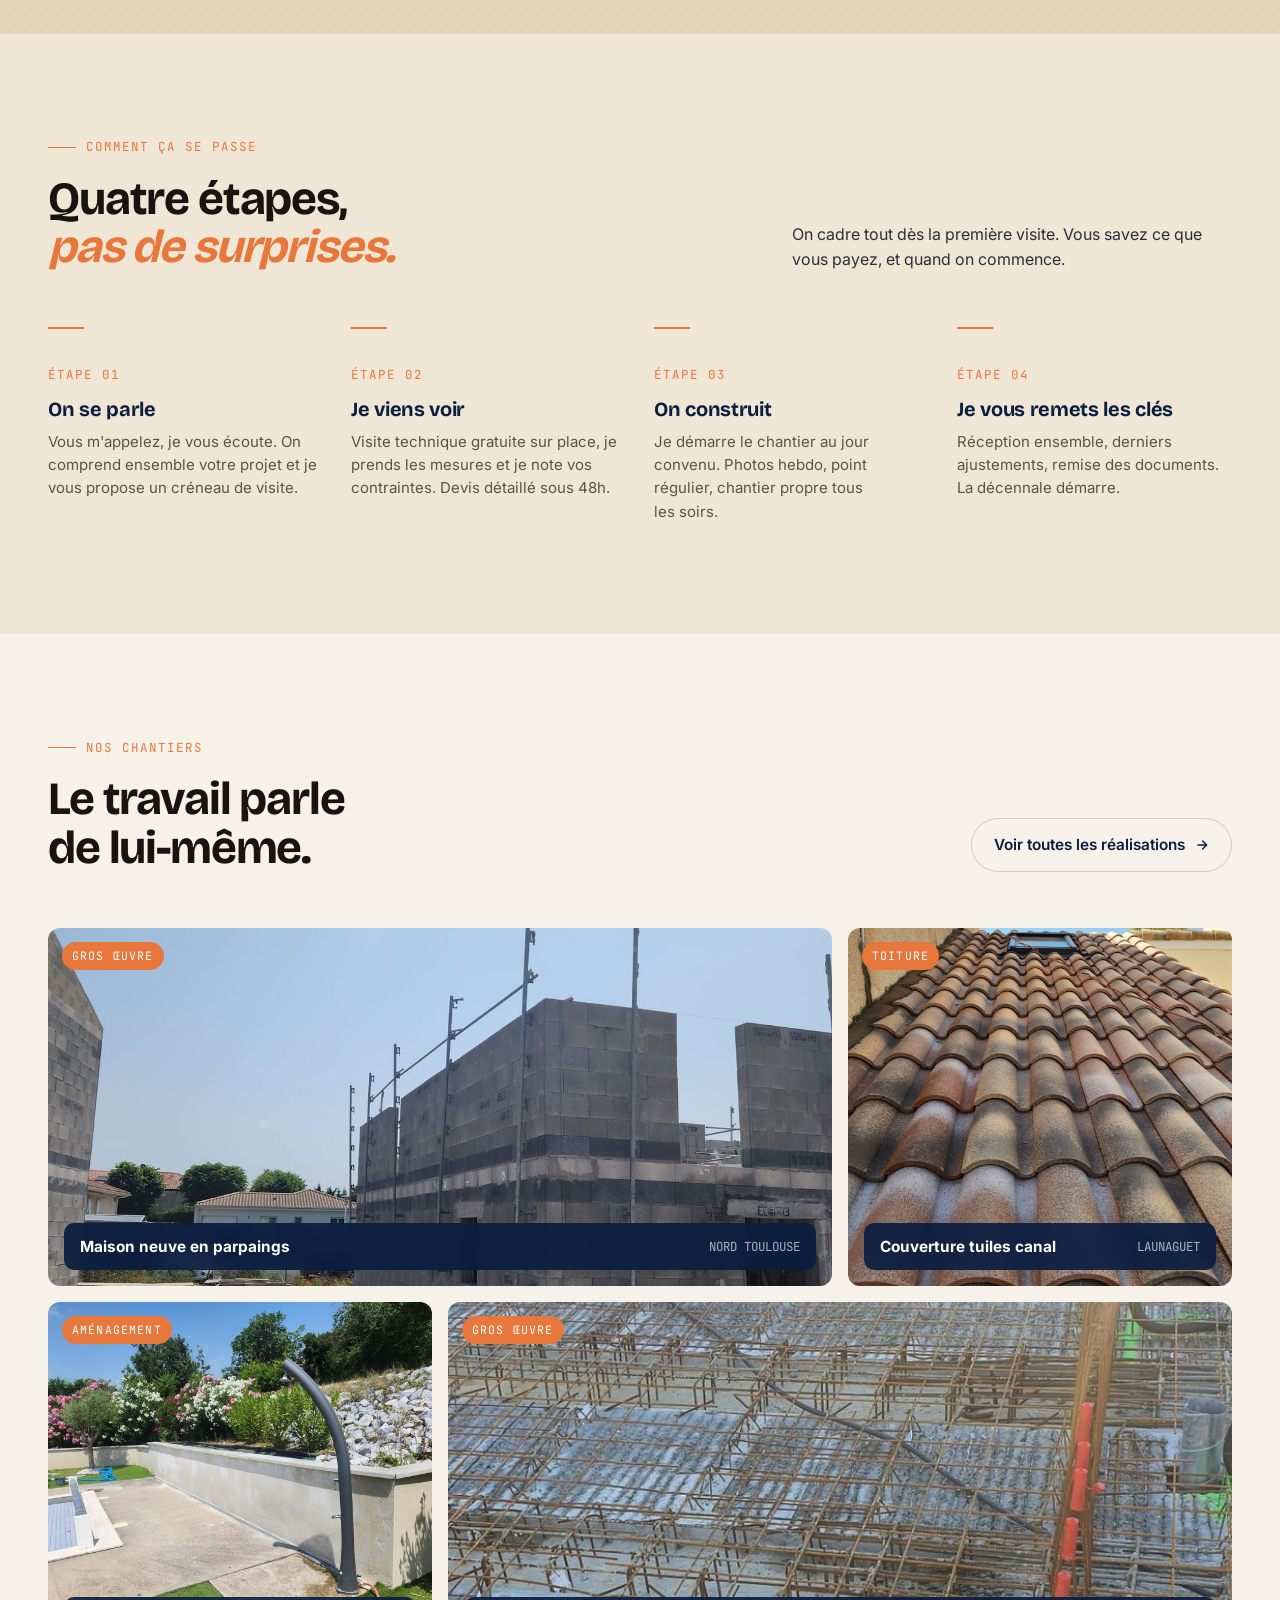
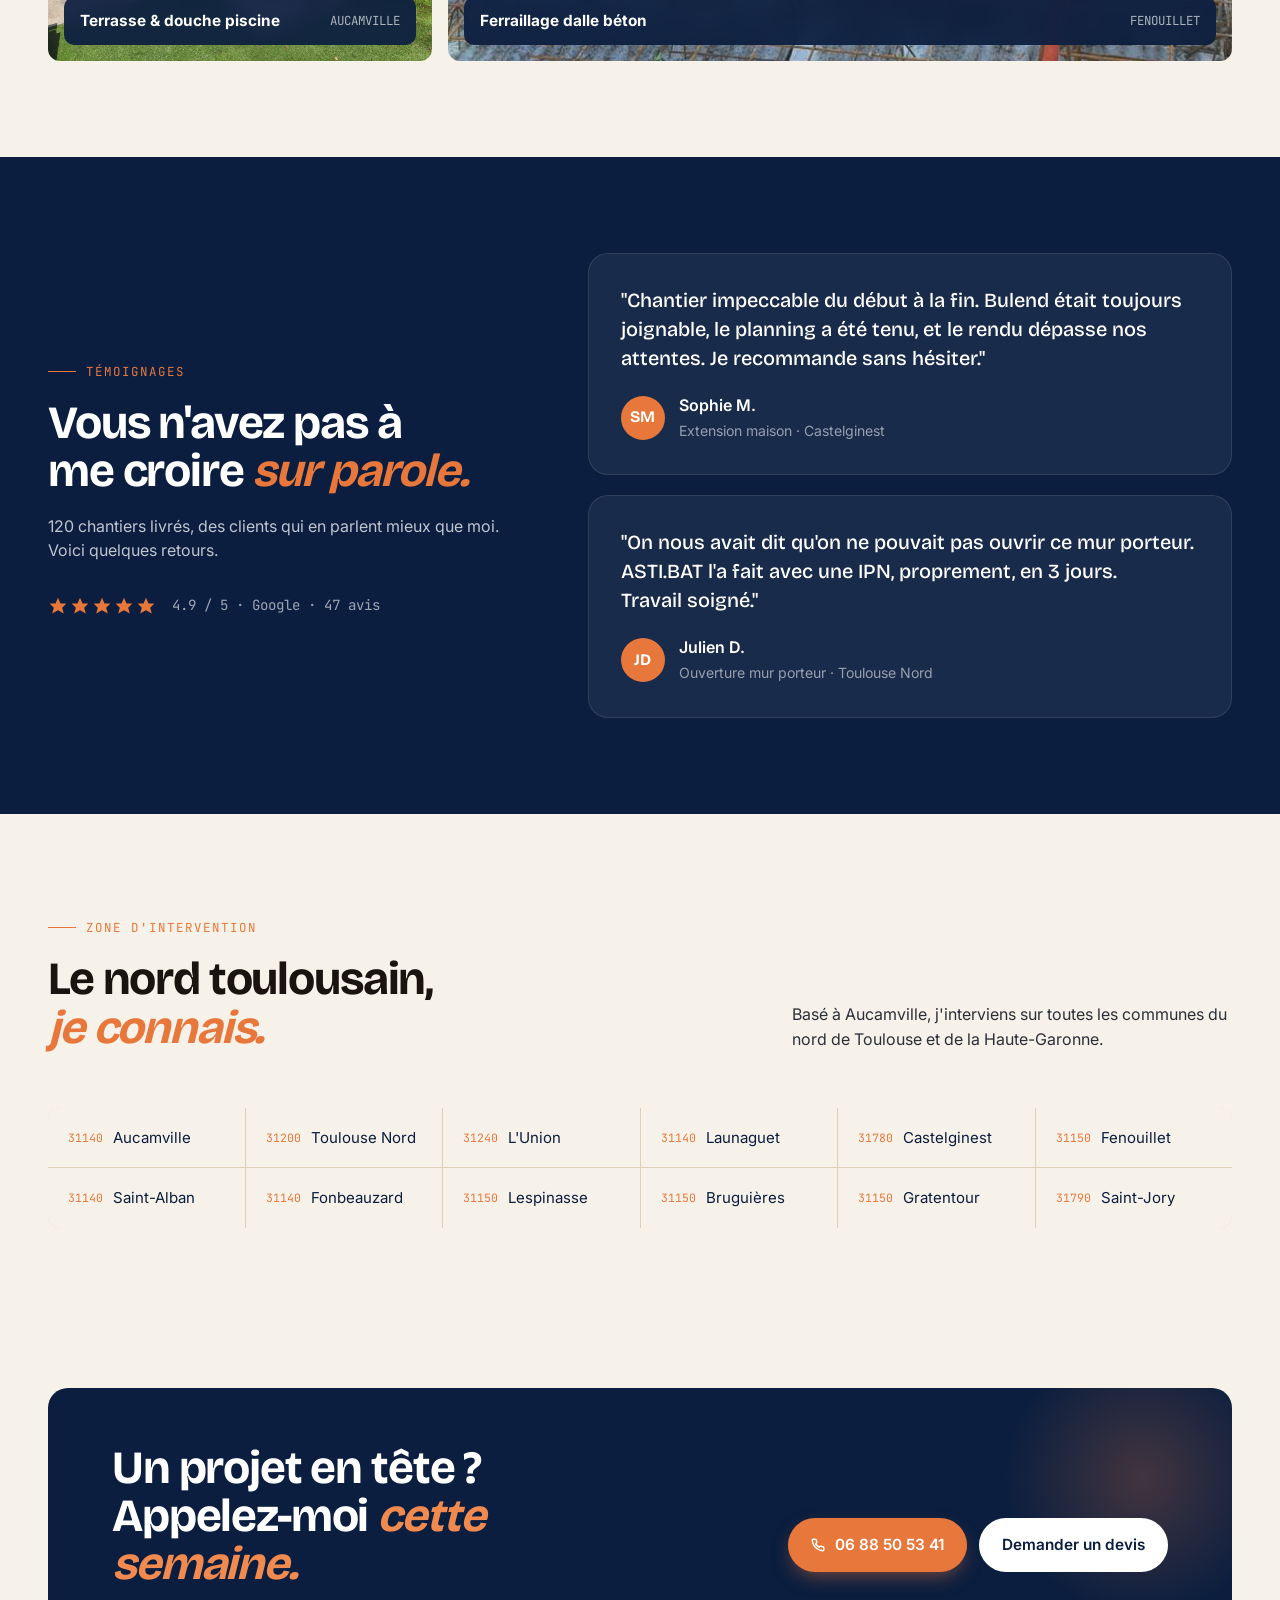
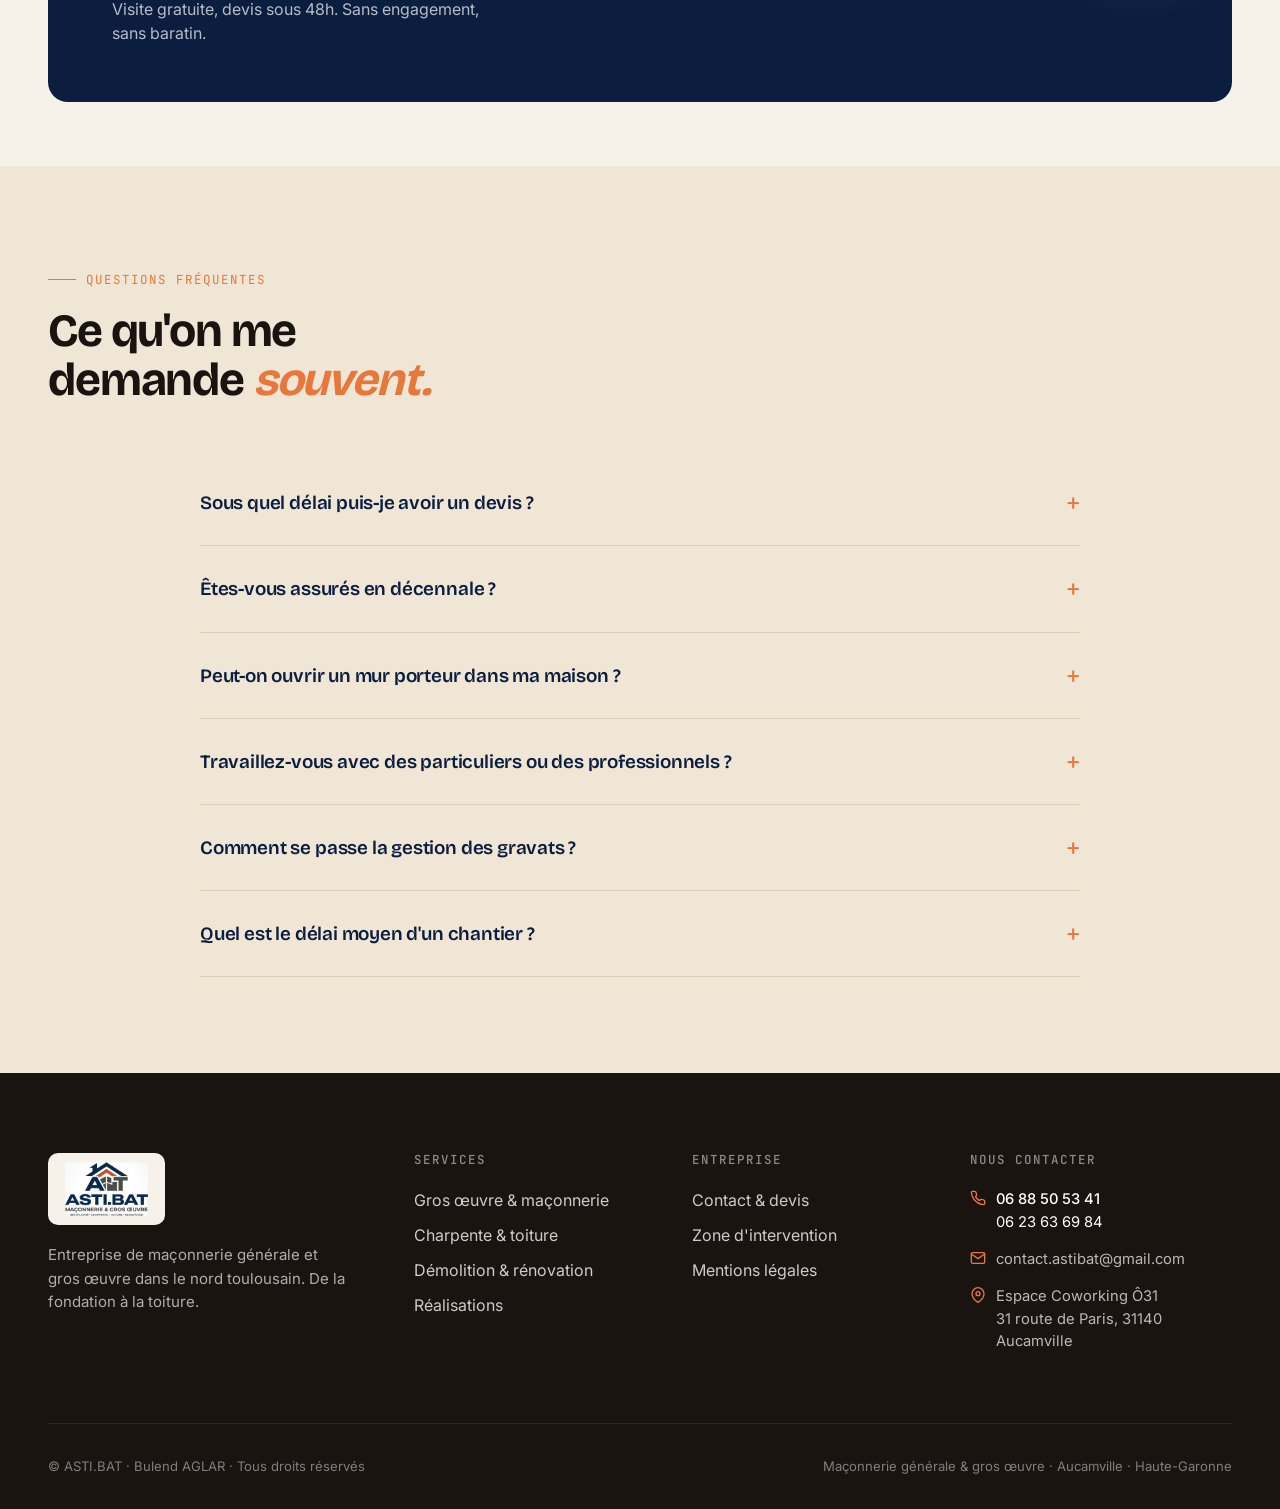
==== commit 4b25147f: "Améliore la visibilité du logo dans le header - Trim les marges blanches du logo PNG (548x368 au lie" ====
--- a/index.html
+++ b/index.html
@@ -126,7 +126,7 @@
       </div>
 
       <div class="hero__visual reveal">
-        <img loading="eager" fetchpriority="high" decoding="async" src="uploads/gros-oeuvre-maison-parpaings-01.jpg" alt="Chantier de construction maison en parpaings — ASTI.BAT" />
+        <img loading="eager" fetchpriority="high" decoding="async" src="uploads/gros-oeuvre-maison-parpaings-02.jpg" alt="Maison neuve en parpaings — chantier ASTI.BAT, nord Toulouse" />
         <div class="hero__badge">
           <span class="dot"></span>
           <div>
@@ -351,7 +351,7 @@
 
     <div class="gallery-grid">
       <div class="gallery-item gallery-item--xl reveal">
-        <img loading="lazy" decoding="async" src="uploads/gros-oeuvre-maison-parpaings-02.jpg" alt="Maison en parpaings sortie de terre" />
+        <img loading="lazy" decoding="async" src="uploads/gros-oeuvre-maison-parpaings-01.jpg" alt="Maison en parpaings sortie de terre — chantier ASTI.BAT" />
         <span class="gallery-item__tag">Gros œuvre</span>
         <div class="gallery-item__cap">
           <div><b>Maison neuve en parpaings</b></div>
--- a/assets/style.css
+++ b/assets/style.css
@@ -133,7 +133,7 @@
 }
 .nav__inner {
   display: flex; align-items: center; justify-content: space-between;
-  height: 84px;
+  height: 96px;
   gap: 24px;
 }
 .brand {
@@ -180,28 +180,28 @@
 
 /* Image-based logo (when brand uses uploads/logo-astibat.png) */
 .brand__logo {
-  height: 56px;
+  height: 80px;
   width: auto;
   display: block;
   object-fit: contain;
   flex-shrink: 0;
 }
 .footer__brand .brand__logo {
-  height: 64px;
+  height: 72px;
   background: var(--cream);
-  padding: 6px 12px;
+  padding: 6px 14px;
   border-radius: 10px;
 }
 
 .nav__links {
-  display: flex; gap: 2px;
+  display: flex; gap: 0;
   list-style: none; padding: 0; margin: 0;
 }
 .nav__links a {
   display: inline-block;
-  padding: 9px 13px;
+  padding: 8px 10px;
   border-radius: 8px;
-  font-size: 0.94rem;
+  font-size: 0.92rem;
   font-weight: 500;
   color: #1f2937;
   white-space: nowrap;
@@ -211,9 +211,10 @@
 .nav__links a.active { color: var(--navy); background: rgba(11,30,63,0.06); }
 
 .nav__cta {
-  display: flex; gap: 12px; align-items: center;
+  display: flex; gap: 10px; align-items: center;
   flex-shrink: 0;
 }
+.nav__cta .btn { padding: 11px 18px; font-size: 0.92rem; }
 .nav__phone {
   display: inline-flex; align-items: center; gap: 8px;
   font-family: var(--f-mono);
@@ -252,7 +253,7 @@
 
   .nav__links {
     position: fixed;
-    top: 84px;
+    top: 96px;
     left: 0; right: 0;
     flex-direction: column;
     align-items: stretch;
@@ -266,7 +267,7 @@
     visibility: hidden;
     transition: transform .25s ease, opacity .2s ease, visibility 0s linear .25s;
     z-index: 49;
-    max-height: calc(100vh - 84px);
+    max-height: calc(100vh - 96px);
     overflow-y: auto;
   }
   body.menu-open .nav__links {
@@ -283,10 +284,10 @@
   body.menu-open { overflow: hidden; }
 }
 @media (max-width: 560px) {
-  .brand__logo { height: 46px; }
-  .footer__brand .brand__logo { height: 56px; }
-  .nav__inner { height: 72px; }
-  .nav__links { top: 72px; }
+  .brand__logo { height: 56px; }
+  .footer__brand .brand__logo { height: 64px; }
+  .nav__inner { height: 80px; }
+  .nav__links { top: 80px; max-height: calc(100vh - 80px); }
 }
 
 /* =========================================================
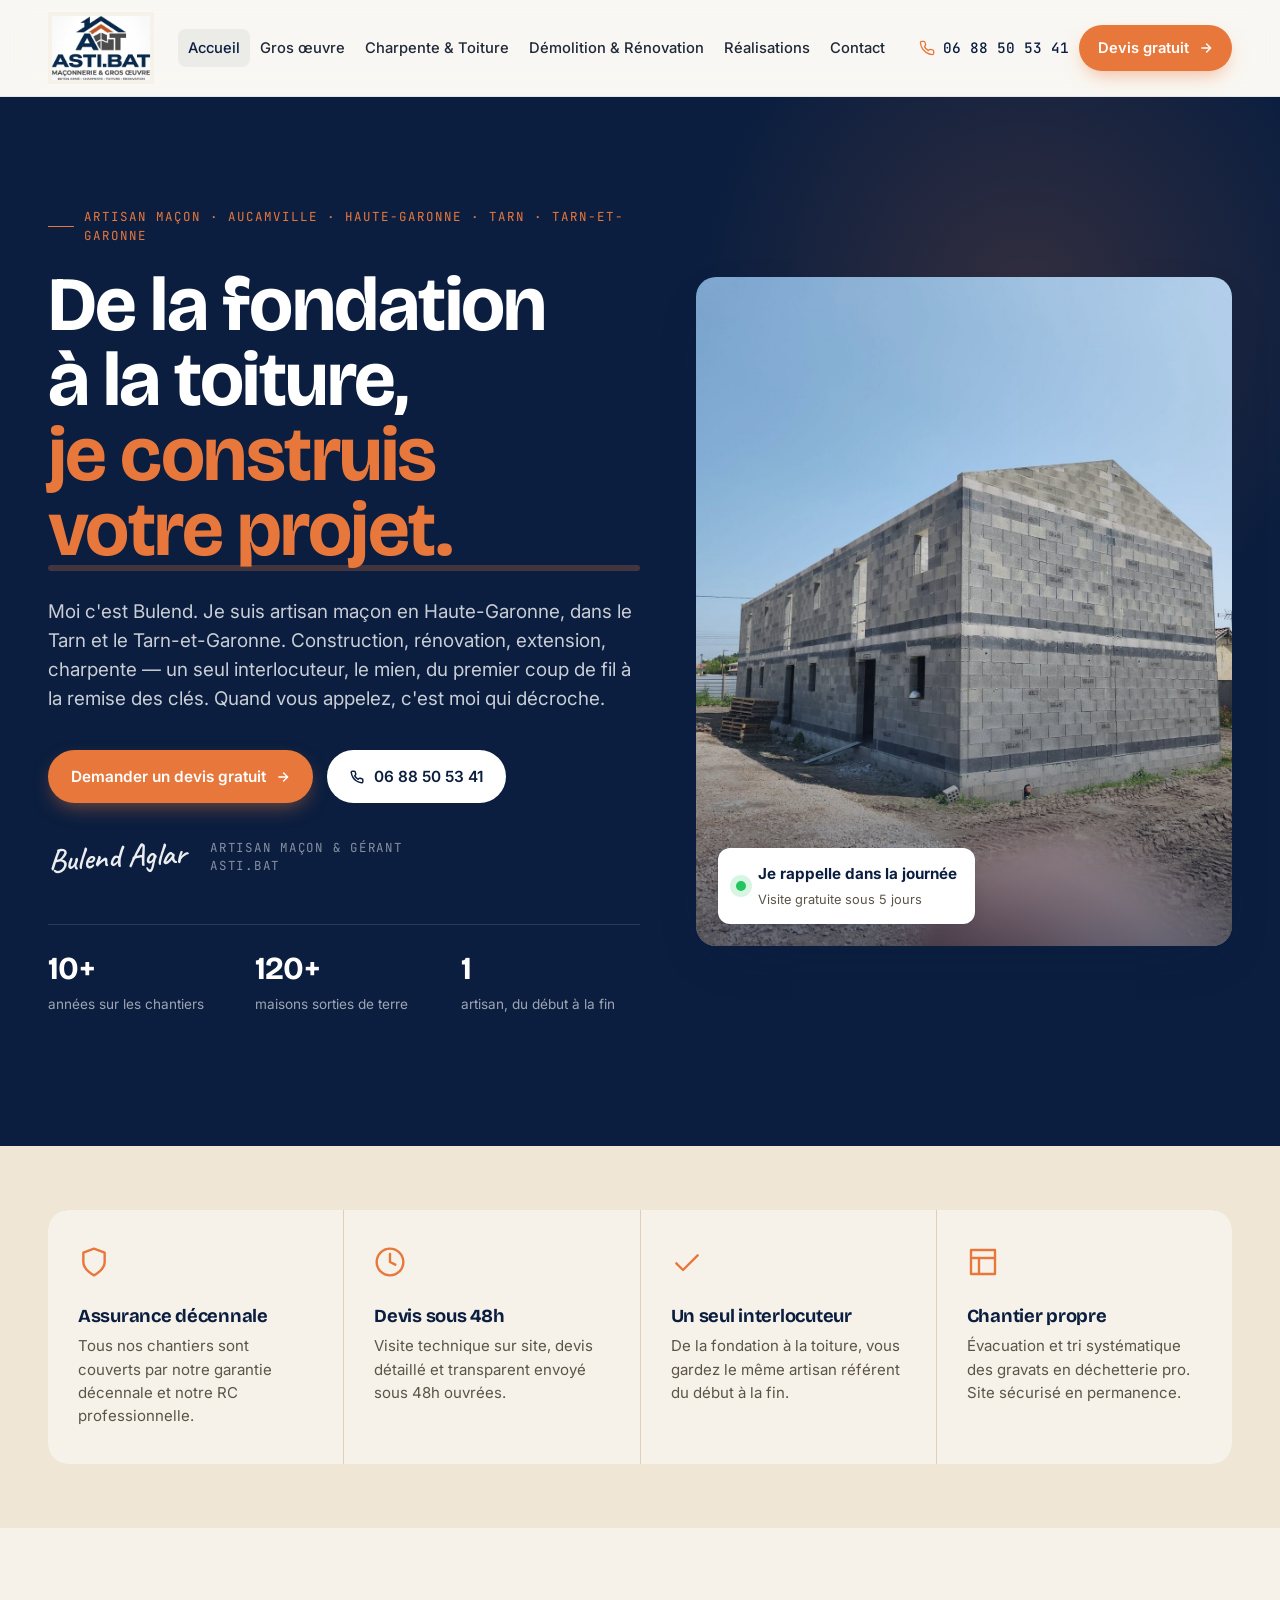
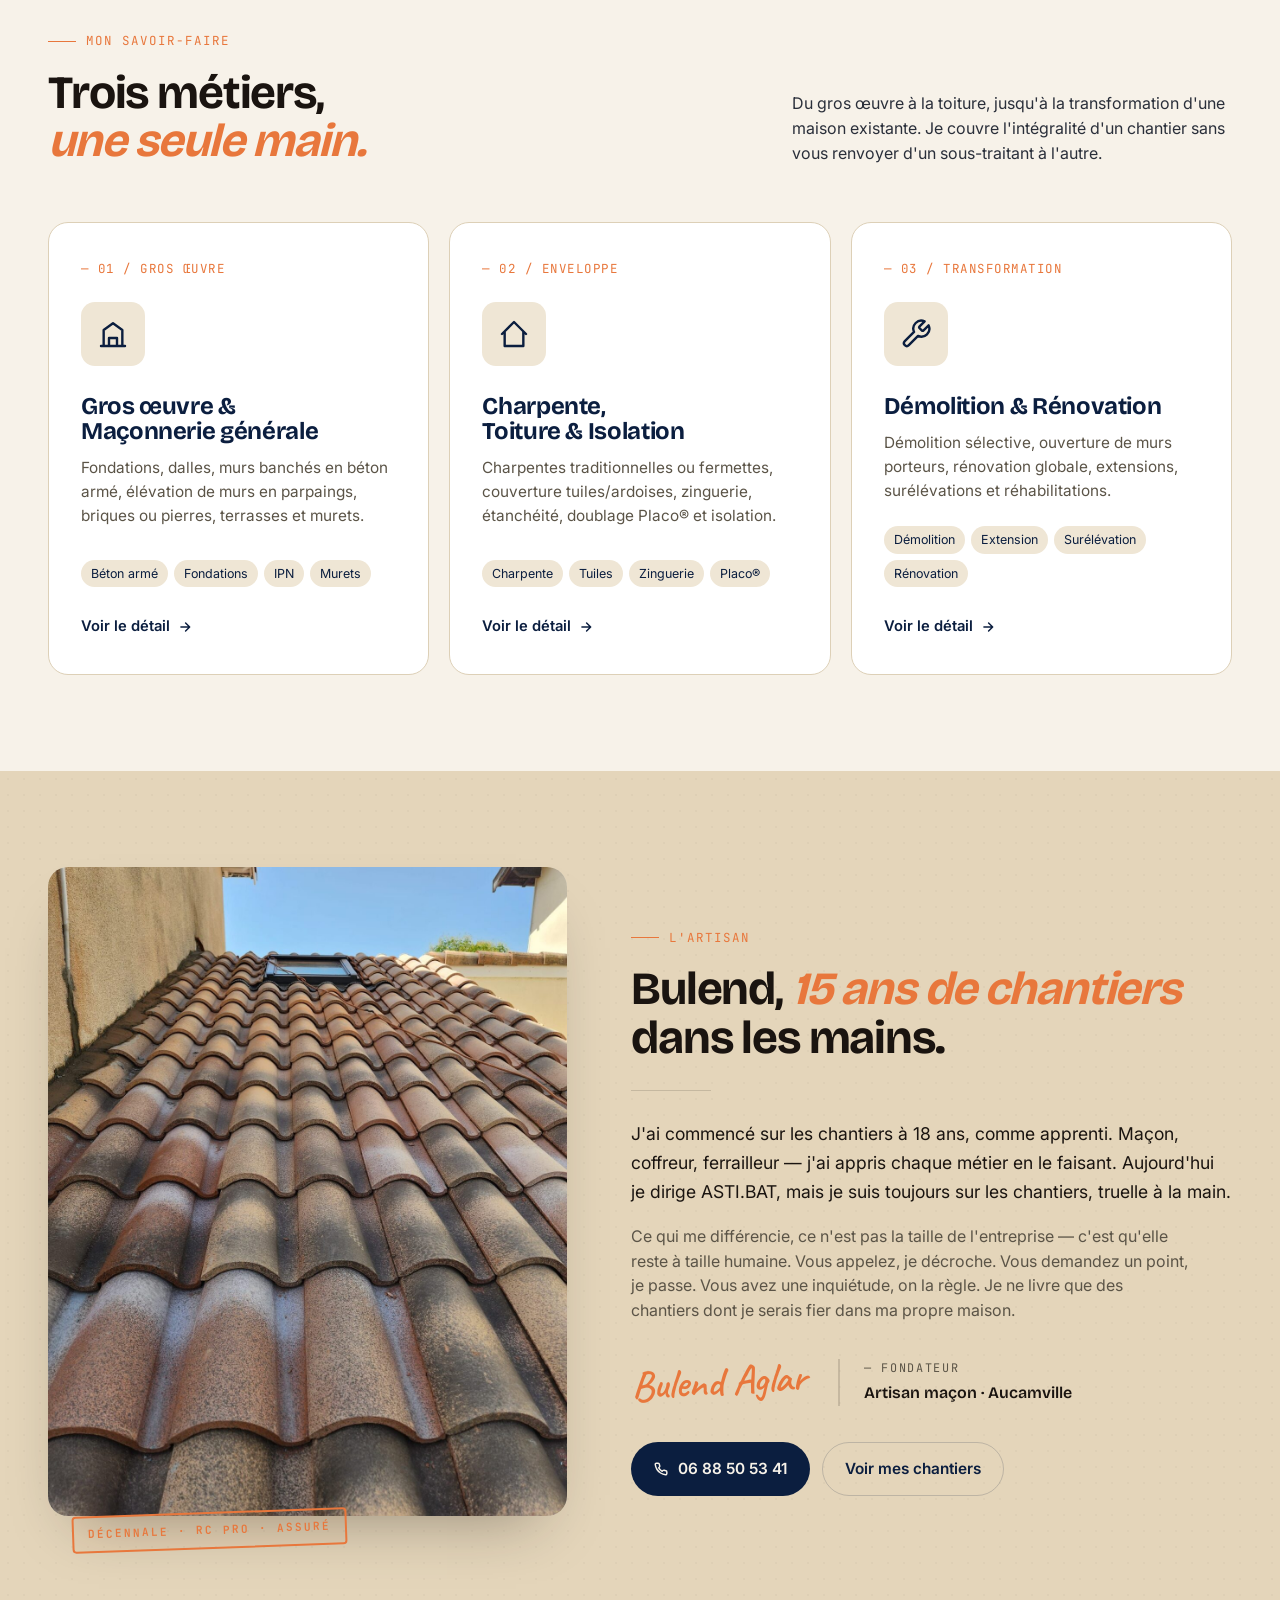
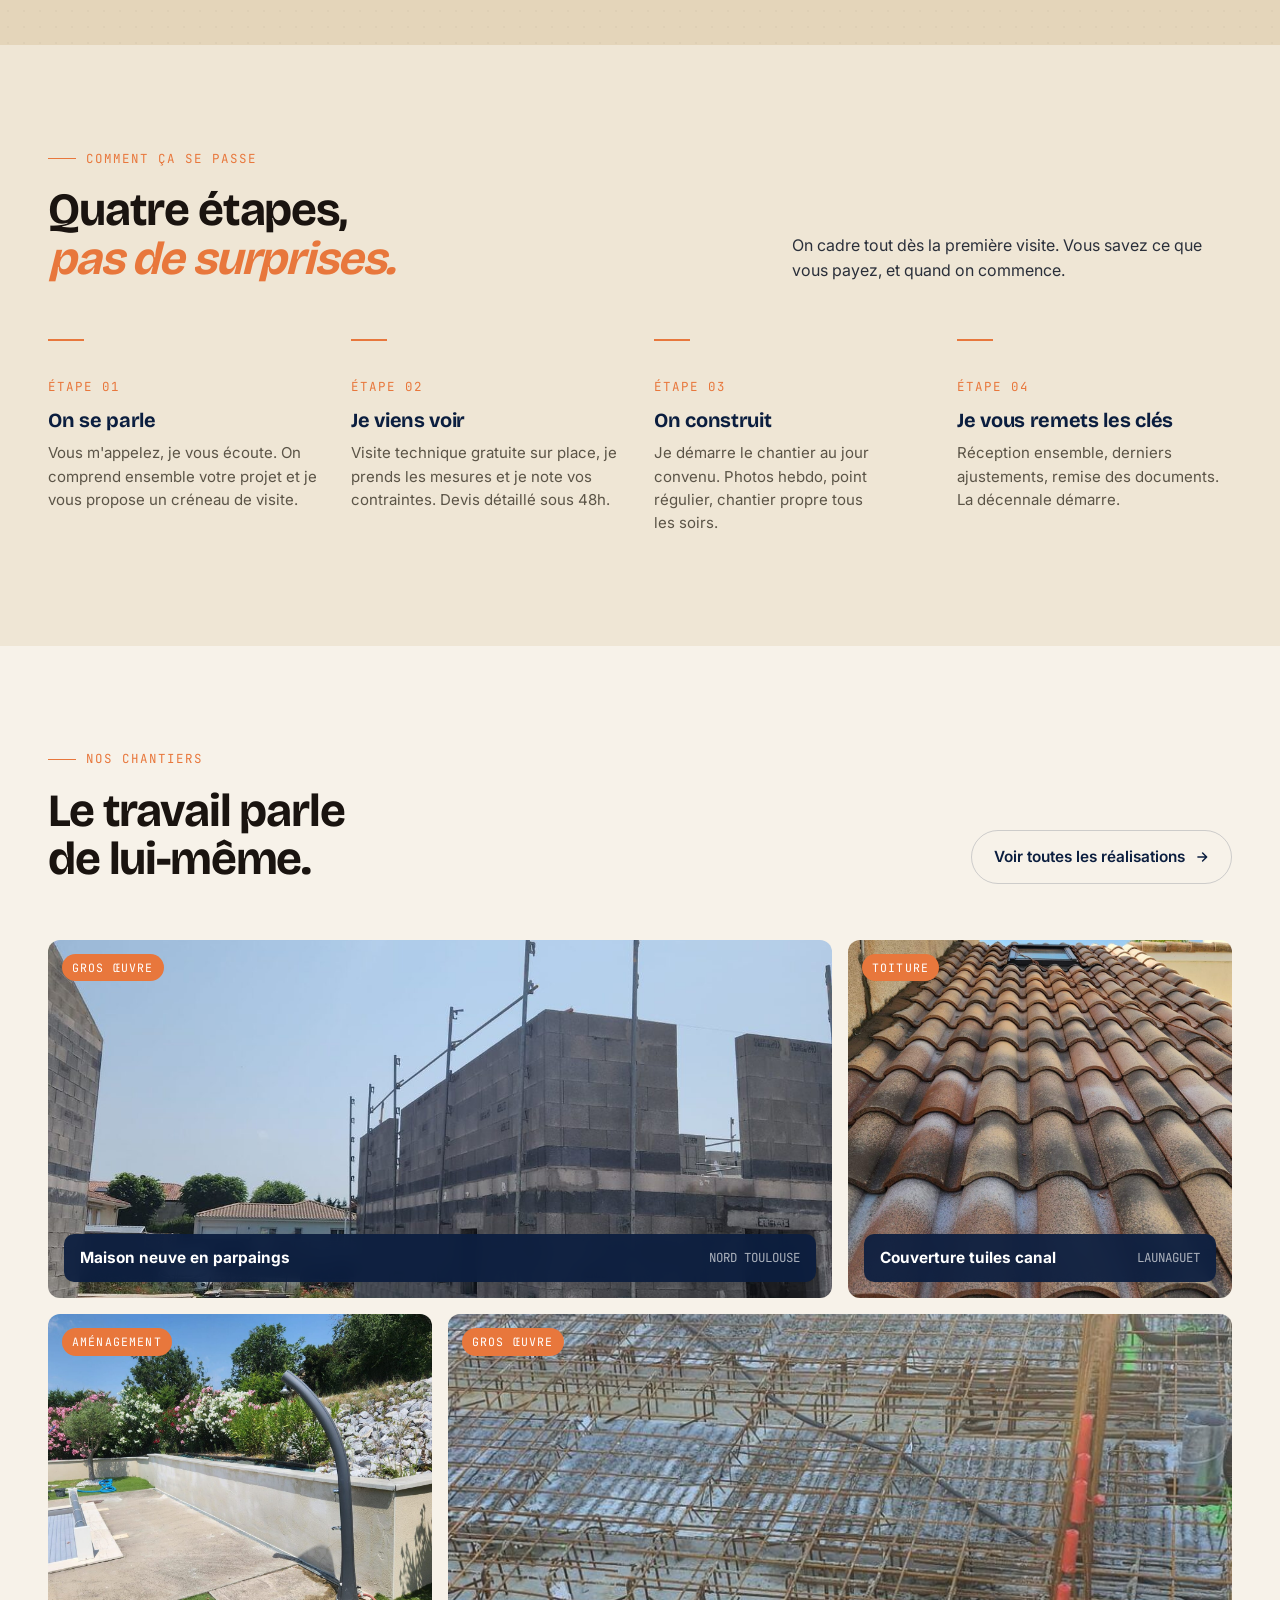
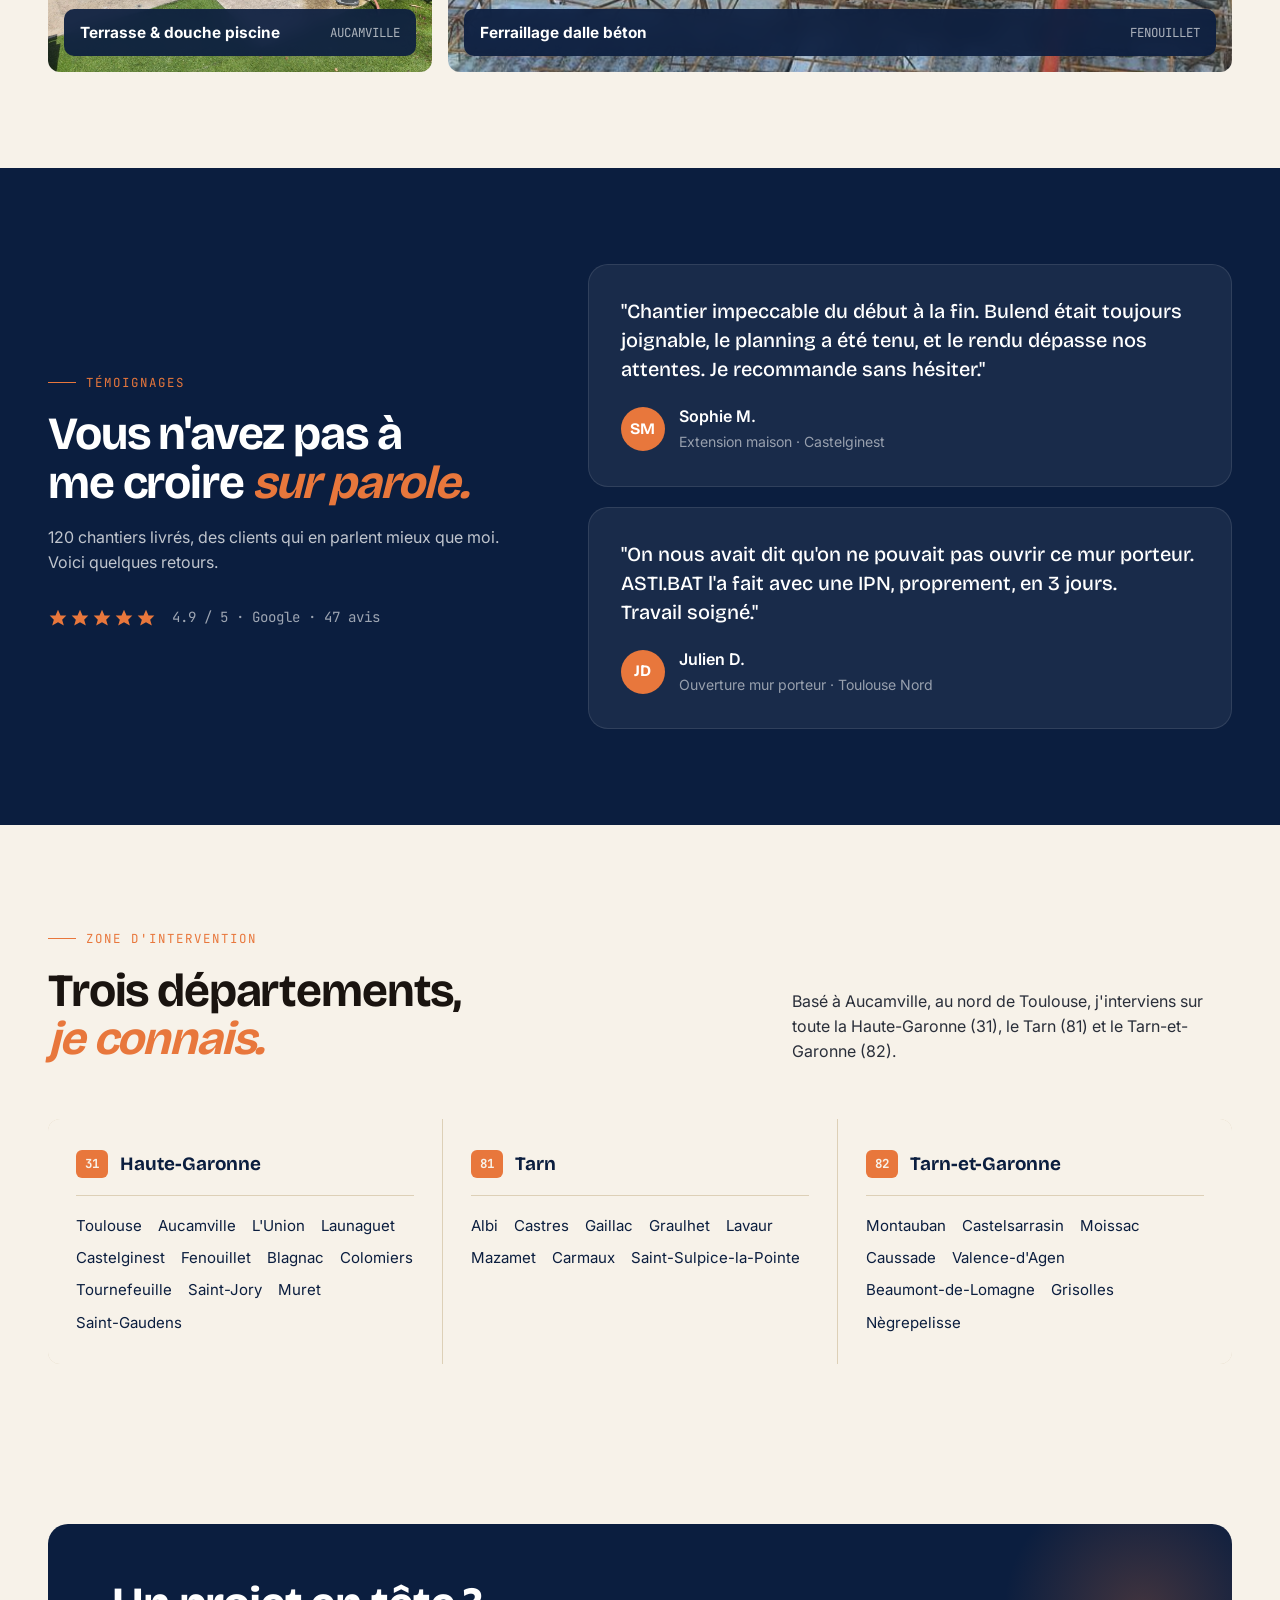
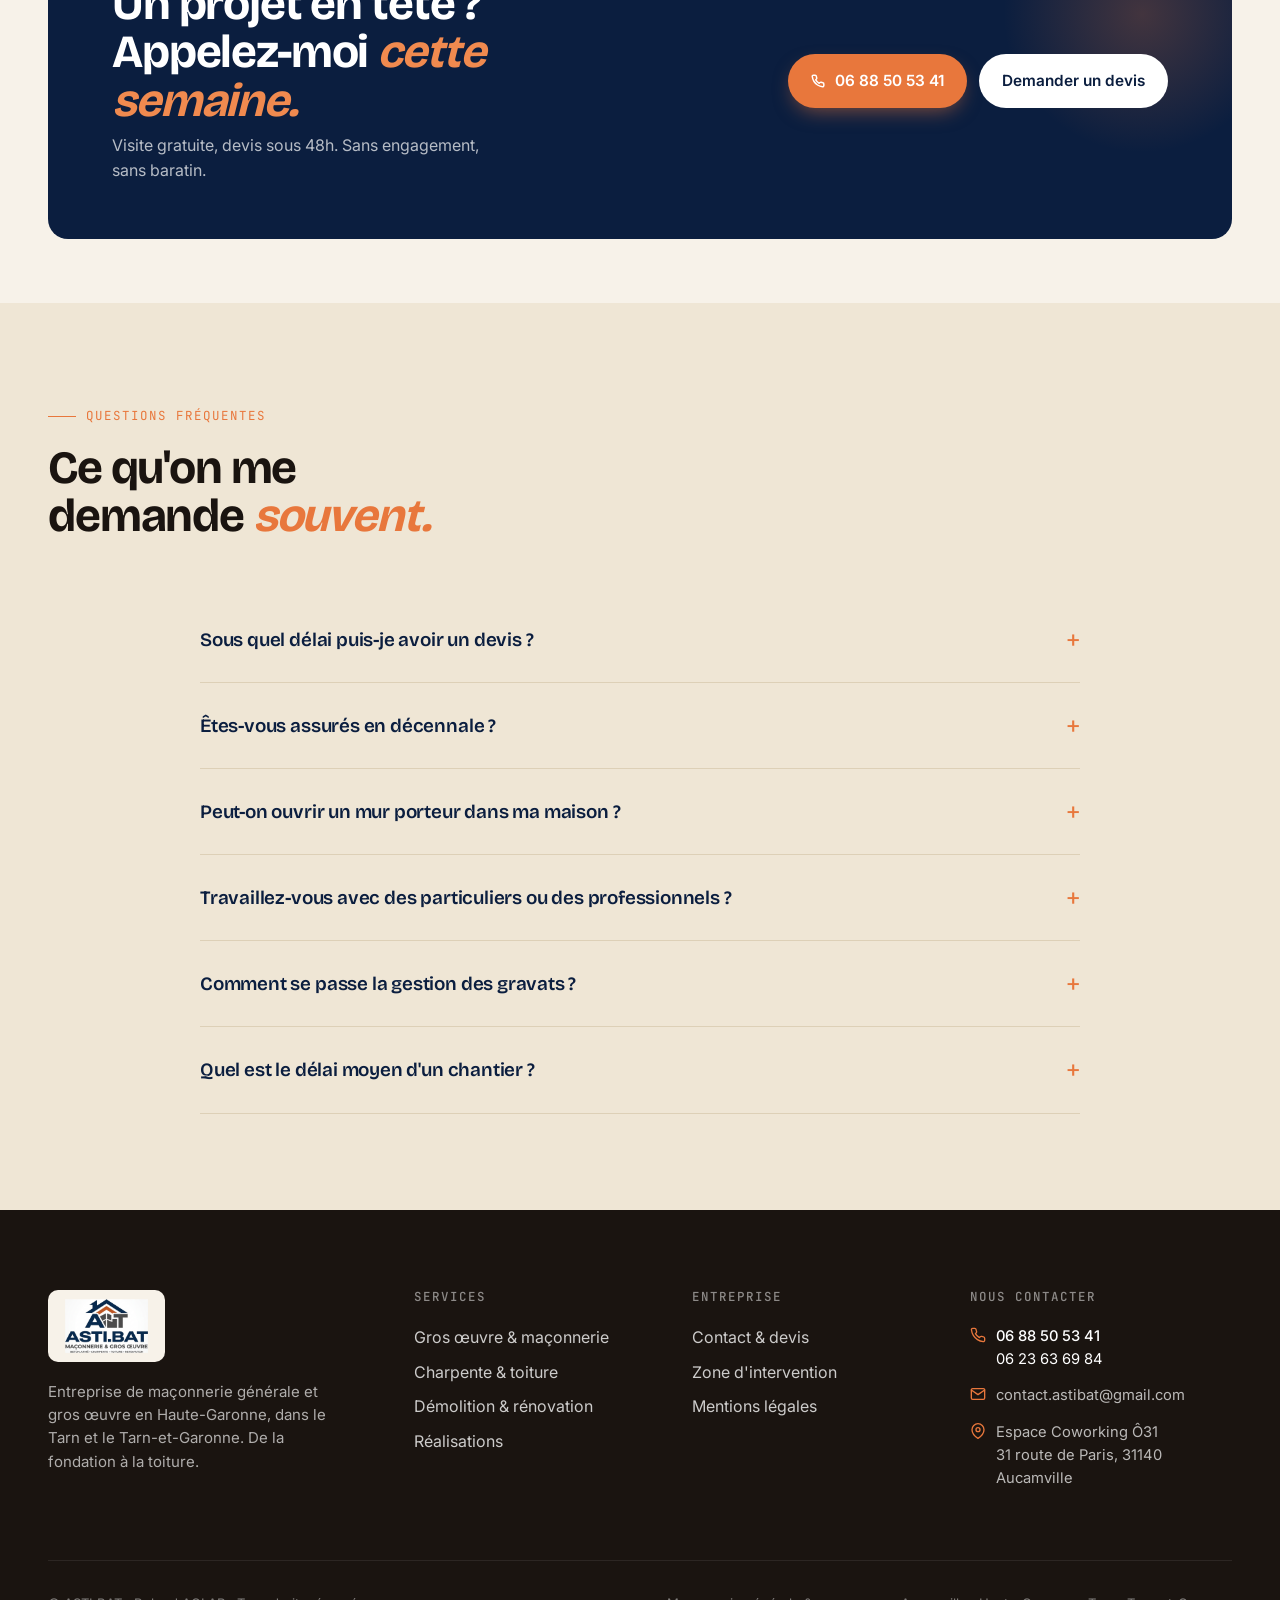
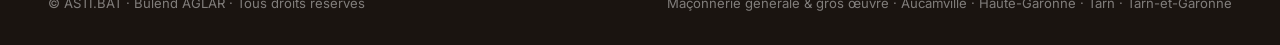
==== commit 01cfc814: "Élargit la zone de chalandise à la Haute-Garonne, au Tarn et au Tarn-et-Garonne Repositionne le site" ====
--- a/index.html
+++ b/index.html
@@ -3,9 +3,9 @@
 <head>
 <meta charset="UTF-8" />
 <meta name="viewport" content="width=device-width, initial-scale=1.0" />
-<title>ASTI.BAT — Maçonnerie générale & gros œuvre · Nord Toulouse</title>
-<meta name="description" content="Entreprise de maçonnerie générale et gros œuvre dans le nord de Toulouse. De la fondation à la toiture, ASTI.BAT concrétise vos projets de construction et de rénovation. Devis gratuit sous 48h." />
-<meta name="keywords" content="maçonnerie Toulouse, gros œuvre Aucamville, maçon nord Toulouse, rénovation maison Toulouse, charpente toiture 31, extension maison Haute-Garonne" />
+<title>ASTI.BAT — Maçonnerie générale & gros œuvre · Haute-Garonne, Tarn & Tarn-et-Garonne</title>
+<meta name="description" content="Entreprise de maçonnerie générale et gros œuvre en Haute-Garonne (31), dans le Tarn (81) et le Tarn-et-Garonne (82). De la fondation à la toiture, ASTI.BAT concrétise vos projets de construction et de rénovation. Devis gratuit sous 48h." />
+<meta name="keywords" content="maçonnerie Toulouse, gros œuvre Haute-Garonne, maçon Tarn, maçon Tarn-et-Garonne, rénovation maison Albi, maçon Castres, gros œuvre Montauban, charpente toiture 31 81 82, extension maison Occitanie" />
 
 <link rel="preconnect" href="https://fonts.googleapis.com" />
 <link rel="preconnect" href="https://fonts.gstatic.com" crossorigin />
@@ -23,8 +23,8 @@
 <meta property="og:site_name" content="ASTI.BAT" />
 <meta property="og:locale" content="fr_FR" />
 <meta property="og:url" content="https://asti-bat.fr/" />
-<meta property="og:title" content="ASTI.BAT · Maçonnerie générale & gros œuvre · Nord Toulouse" />
-<meta property="og:description" content="De la fondation à la toiture, nous concrétisons vos projets de construction et rénovation en Haute-Garonne. Devis gratuit sous 48h." />
+<meta property="og:title" content="ASTI.BAT · Maçonnerie générale & gros œuvre · Haute-Garonne, Tarn & Tarn-et-Garonne" />
+<meta property="og:description" content="De la fondation à la toiture, nous concrétisons vos projets de construction et rénovation en Haute-Garonne, dans le Tarn et le Tarn-et-Garonne. Devis gratuit sous 48h." />
 <meta property="og:image" content="https://asti-bat.fr/assets/og-image.jpg" />
 <meta property="og:image:width" content="1200" />
 <meta property="og:image:height" content="630" />
@@ -49,7 +49,11 @@
     "postalCode": "31140",
     "addressCountry": "FR"
   },
-  "areaServed": "Nord de Toulouse, Haute-Garonne",
+  "areaServed": [
+    { "@type": "AdministrativeArea", "name": "Haute-Garonne (31)" },
+    { "@type": "AdministrativeArea", "name": "Tarn (81)" },
+    { "@type": "AdministrativeArea", "name": "Tarn-et-Garonne (82)" }
+  ],
   "priceRange": "€€"
 }
 </script>
@@ -94,13 +98,13 @@
   <div class="container">
     <div class="hero__grid">
       <div class="hero__copy">
-        <span class="eyebrow" style="color: var(--orange);">Artisan maçon · Aucamville · Nord Toulouse</span>
+        <span class="eyebrow" style="color: var(--orange);">Artisan maçon · Aucamville · Haute-Garonne · Tarn · Tarn-et-Garonne</span>
         <h1 style="margin-top: 22px;">
           De la fondation<br/>à la toiture,<br/>
           <em>je construis votre projet.</em>
         </h1>
         <p class="hero__sub">
-          Moi c'est Bulend. Je suis artisan maçon dans le nord toulousain. Construction, rénovation, extension, charpente — un seul interlocuteur, le mien, du premier coup de fil à la remise des clés. Quand vous appelez, c'est moi qui décroche.
+          Moi c'est Bulend. Je suis artisan maçon en Haute-Garonne, dans le Tarn et le Tarn-et-Garonne. Construction, rénovation, extension, charpente — un seul interlocuteur, le mien, du premier coup de fil à la remise des clés. Quand vous appelez, c'est moi qui décroche.
         </p>
         <div class="hero__cta">
           <a href="contact.html" class="btn btn-primary">
@@ -126,7 +130,7 @@
       </div>
 
       <div class="hero__visual reveal">
-        <img loading="eager" fetchpriority="high" decoding="async" src="uploads/gros-oeuvre-maison-parpaings-02.jpg" alt="Maison neuve en parpaings — chantier ASTI.BAT, nord Toulouse" />
+        <img loading="eager" fetchpriority="high" decoding="async" src="uploads/gros-oeuvre-maison-parpaings-02.jpg" alt="Maison neuve en parpaings — chantier ASTI.BAT, Haute-Garonne" />
         <div class="hero__badge">
           <span class="dot"></span>
           <div>
@@ -439,24 +443,55 @@
     <div class="section__head">
       <div>
         <span class="eyebrow">Zone d'intervention</span>
-        <h2 style="margin-top: 18px;">Le nord toulousain, <em style="font-style: italic; color: var(--orange);">je connais.</em></h2>
-      </div>
-      <p>Basé à Aucamville, j'interviens sur toutes les communes du nord de Toulouse et de la Haute-Garonne.</p>
-    </div>
-
-    <div class="zones-grid reveal">
-      <div class="zone"><span class="zone__num">31140</span> Aucamville</div>
-      <div class="zone"><span class="zone__num">31200</span> Toulouse Nord</div>
-      <div class="zone"><span class="zone__num">31240</span> L'Union</div>
-      <div class="zone"><span class="zone__num">31140</span> Launaguet</div>
-      <div class="zone"><span class="zone__num">31780</span> Castelginest</div>
-      <div class="zone"><span class="zone__num">31150</span> Fenouillet</div>
-      <div class="zone"><span class="zone__num">31140</span> Saint-Alban</div>
-      <div class="zone"><span class="zone__num">31140</span> Fonbeauzard</div>
-      <div class="zone"><span class="zone__num">31150</span> Lespinasse</div>
-      <div class="zone"><span class="zone__num">31150</span> Bruguières</div>
-      <div class="zone"><span class="zone__num">31150</span> Gratentour</div>
-      <div class="zone"><span class="zone__num">31790</span> Saint-Jory</div>
+        <h2 style="margin-top: 18px;">Trois départements, <em style="font-style: italic; color: var(--orange);">je connais.</em></h2>
+      </div>
+      <p>Basé à Aucamville, au nord de Toulouse, j'interviens sur toute la Haute-Garonne (31), le Tarn (81) et le Tarn-et-Garonne (82).</p>
+    </div>
+
+    <div class="zones-depts reveal">
+      <div class="zone-dept">
+        <div class="zone-dept__head"><span class="zone-dept__num">31</span> Haute-Garonne</div>
+        <ul class="zone-dept__cities">
+          <li>Toulouse</li>
+          <li>Aucamville</li>
+          <li>L'Union</li>
+          <li>Launaguet</li>
+          <li>Castelginest</li>
+          <li>Fenouillet</li>
+          <li>Blagnac</li>
+          <li>Colomiers</li>
+          <li>Tournefeuille</li>
+          <li>Saint-Jory</li>
+          <li>Muret</li>
+          <li>Saint-Gaudens</li>
+        </ul>
+      </div>
+      <div class="zone-dept">
+        <div class="zone-dept__head"><span class="zone-dept__num">81</span> Tarn</div>
+        <ul class="zone-dept__cities">
+          <li>Albi</li>
+          <li>Castres</li>
+          <li>Gaillac</li>
+          <li>Graulhet</li>
+          <li>Lavaur</li>
+          <li>Mazamet</li>
+          <li>Carmaux</li>
+          <li>Saint-Sulpice-la-Pointe</li>
+        </ul>
+      </div>
+      <div class="zone-dept">
+        <div class="zone-dept__head"><span class="zone-dept__num">82</span> Tarn-et-Garonne</div>
+        <ul class="zone-dept__cities">
+          <li>Montauban</li>
+          <li>Castelsarrasin</li>
+          <li>Moissac</li>
+          <li>Caussade</li>
+          <li>Valence-d'Agen</li>
+          <li>Beaumont-de-Lomagne</li>
+          <li>Grisolles</li>
+          <li>Nègrepelisse</li>
+        </ul>
+      </div>
     </div>
   </div>
 </section>
@@ -527,7 +562,7 @@
         <a href="index.html" class="brand" aria-label="ASTI.BAT">
           <img loading="eager" decoding="async" src="uploads/logo-astibat.png" alt="ASTI.BAT" class="brand__logo" />
         </a>
-        <p>Entreprise de maçonnerie générale et gros œuvre dans le nord toulousain. De la fondation à la toiture.</p>
+        <p>Entreprise de maçonnerie générale et gros œuvre en Haute-Garonne, dans le Tarn et le Tarn-et-Garonne. De la fondation à la toiture.</p>
       </div>
 
       <div>
@@ -568,7 +603,7 @@
 
     <div class="footer__bottom">
       <div>© ASTI.BAT · Bulend AGLAR · Tous droits réservés</div>
-      <div>Maçonnerie générale & gros œuvre · Aucamville · Haute-Garonne</div>
+      <div>Maçonnerie générale & gros œuvre · Aucamville · Haute-Garonne · Tarn · Tarn-et-Garonne</div>
     </div>
   </div>
 </footer>
--- a/assets/style.css
+++ b/assets/style.css
@@ -250,6 +250,7 @@
 }
 @media (max-width: 980px) {
   .nav__burger { display: inline-flex; }
+  .nav__cta { display: none; }
 
   .nav__links {
     position: fixed;
@@ -923,6 +924,34 @@
 @media (max-width: 700px)  { .zones-grid { grid-template-columns: repeat(3, 1fr); } }
 @media (max-width: 480px)  { .zones-grid { grid-template-columns: repeat(2, 1fr); } }
 
+.zones-depts {
+  display: grid;
+  grid-template-columns: repeat(3, 1fr);
+  gap: 1px;
+  background: var(--line);
+  border-radius: var(--r);
+  overflow: hidden;
+}
+.zone-dept { background: var(--cream); padding: 30px 28px; }
+.zone-dept__head {
+  display: flex; align-items: center; gap: 12px;
+  font-family: var(--f-display); font-weight: 700; font-size: 1.18rem;
+  color: var(--navy);
+  padding-bottom: 16px; margin-bottom: 18px;
+  border-bottom: 1px solid var(--line);
+}
+.zone-dept__num {
+  font-family: var(--f-mono); font-size: 0.78rem;
+  color: var(--cream); background: var(--orange);
+  padding: 4px 9px; border-radius: 6px;
+}
+.zone-dept__cities {
+  list-style: none; margin: 0; padding: 0;
+  display: flex; flex-wrap: wrap; gap: 9px 16px;
+}
+.zone-dept__cities li { font-size: 0.94rem; color: var(--navy); }
+@media (max-width: 860px) { .zones-depts { grid-template-columns: 1fr; } }
+
 /* =========================================================
    REVEAL ANIMATION
    Progressive enhancement: elements are visible by default
